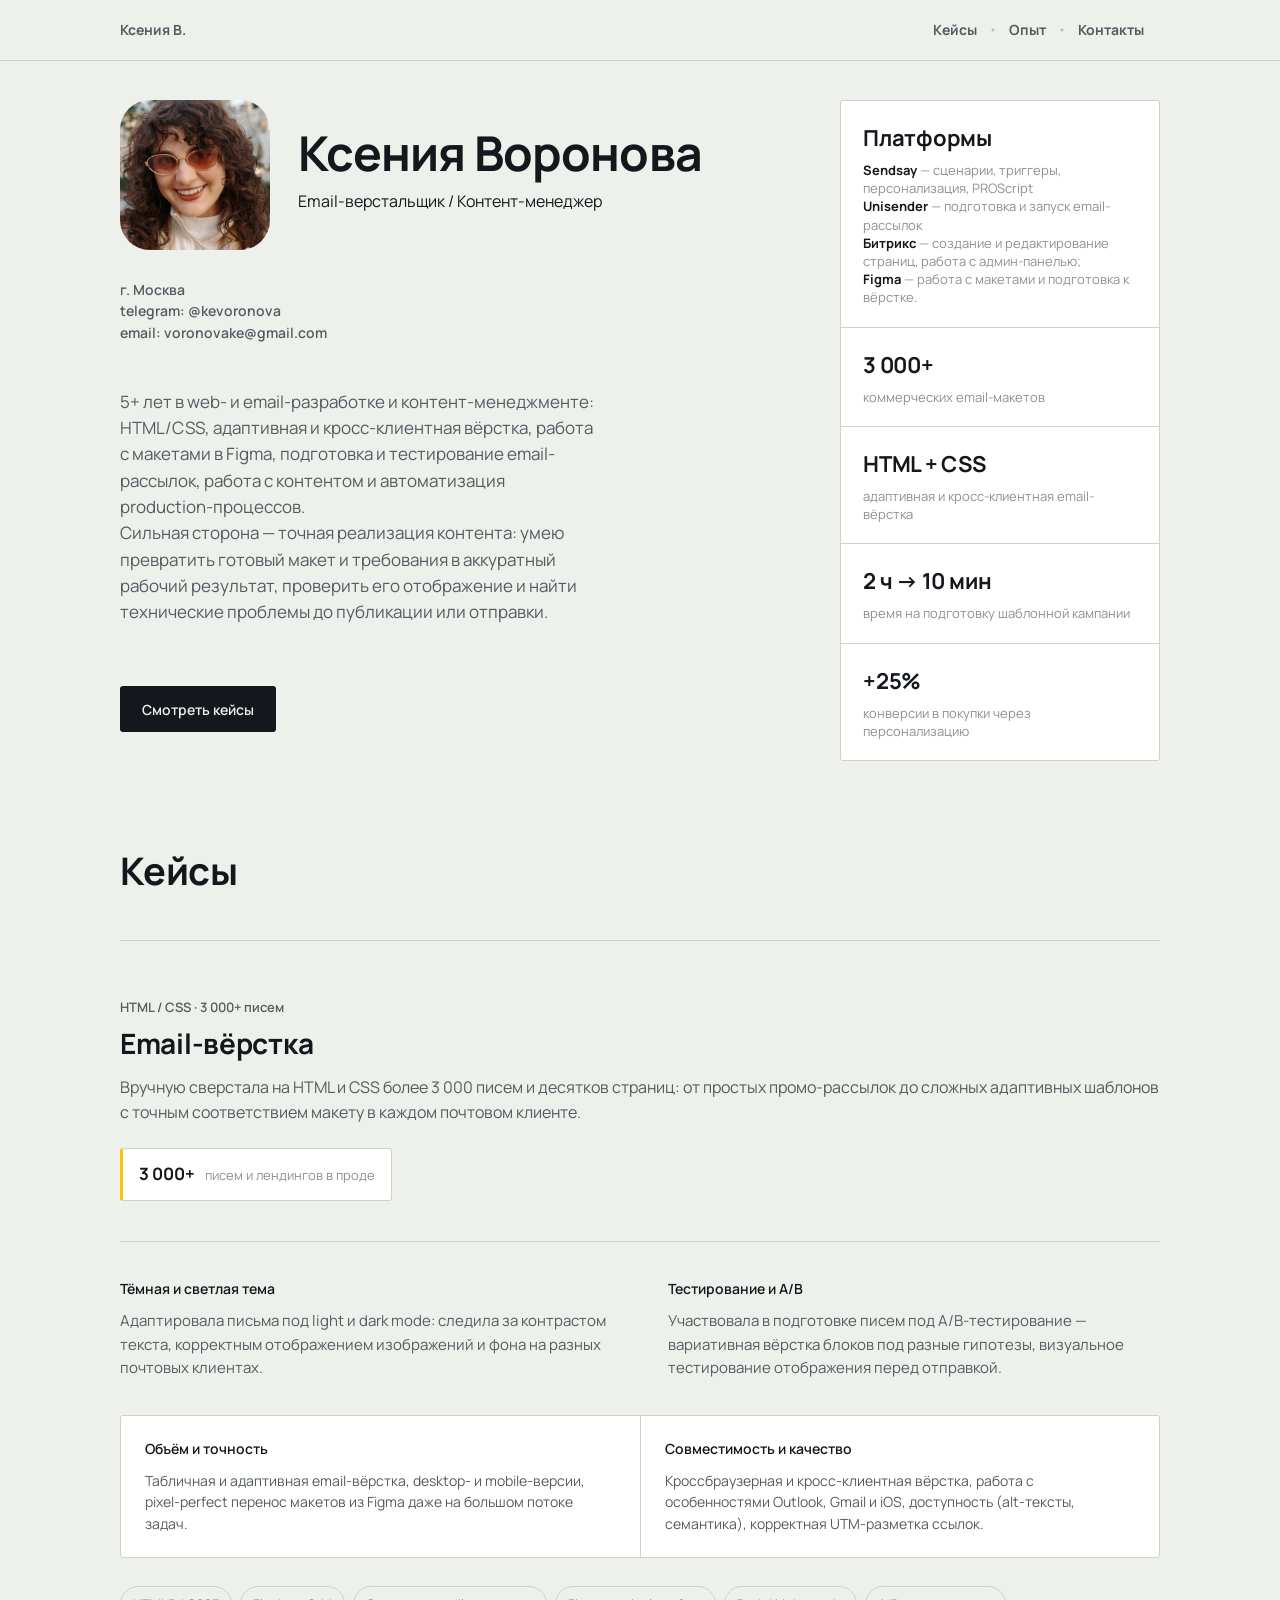
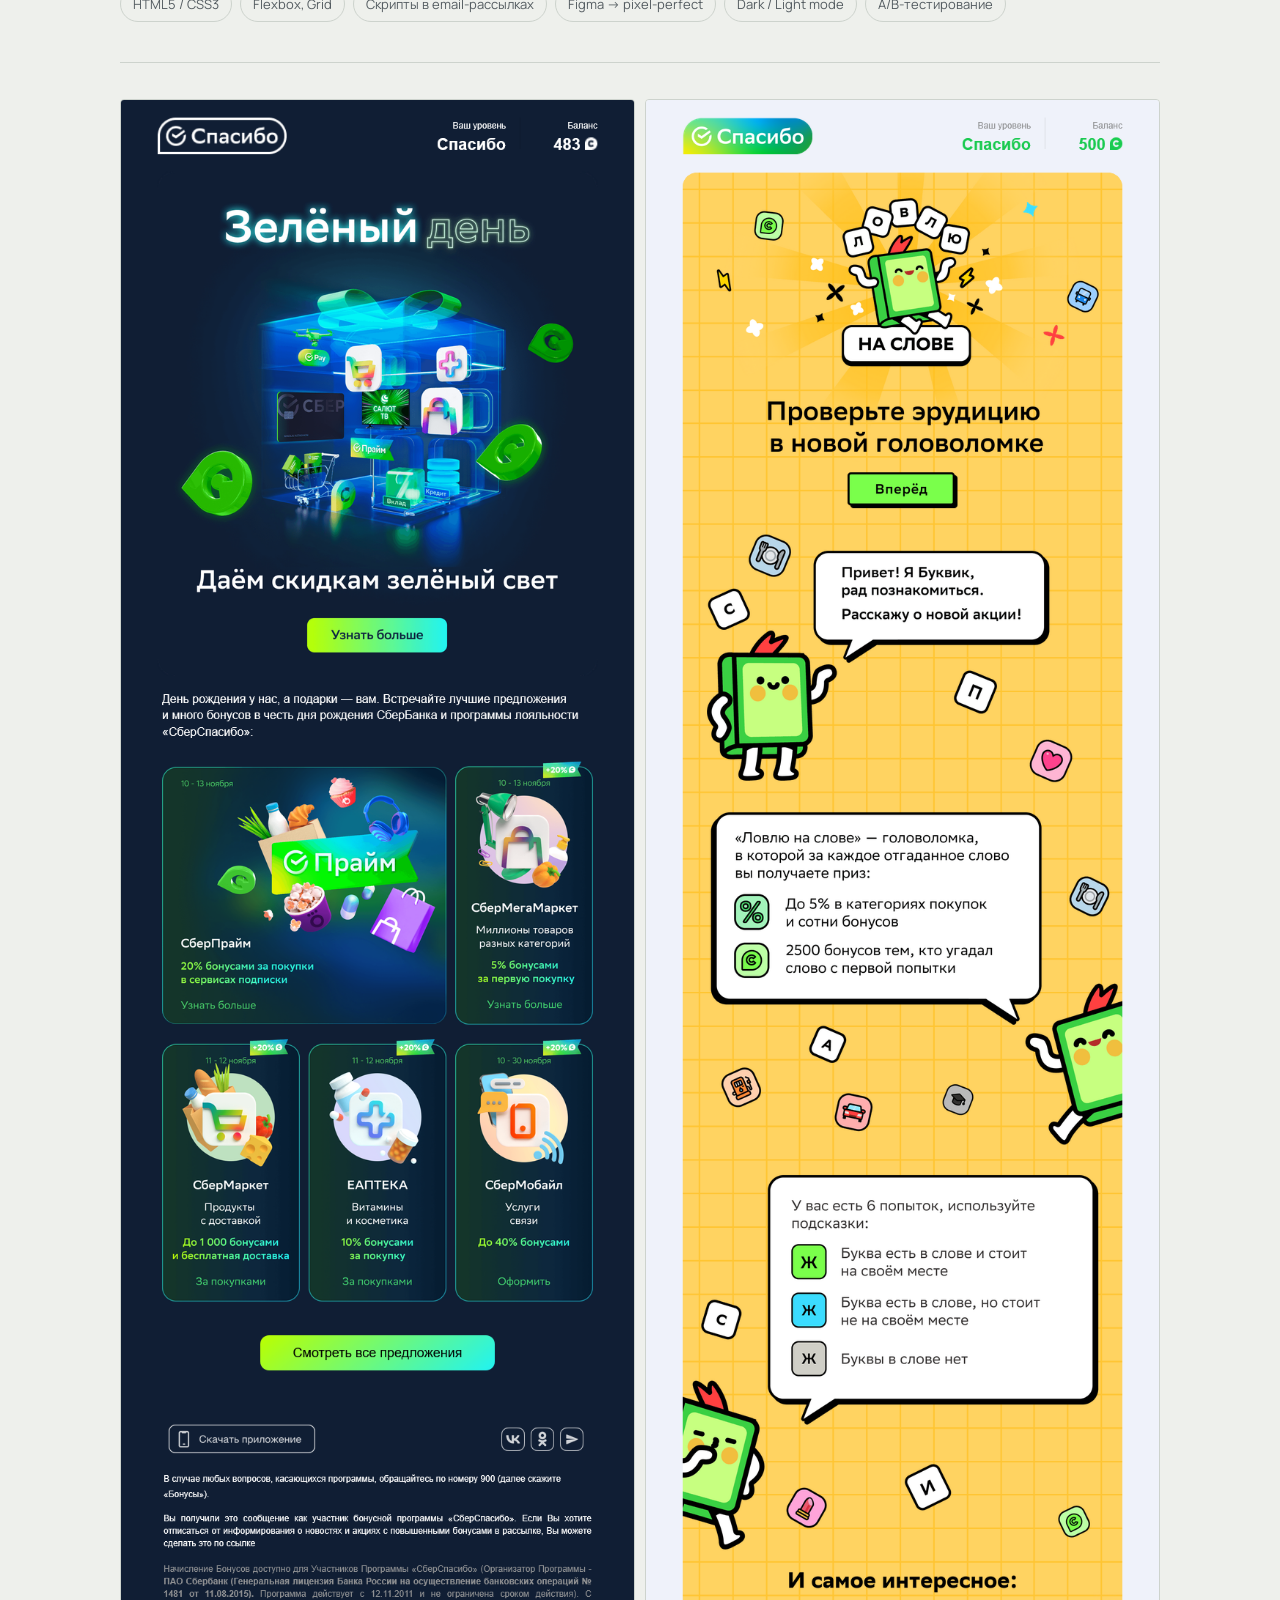
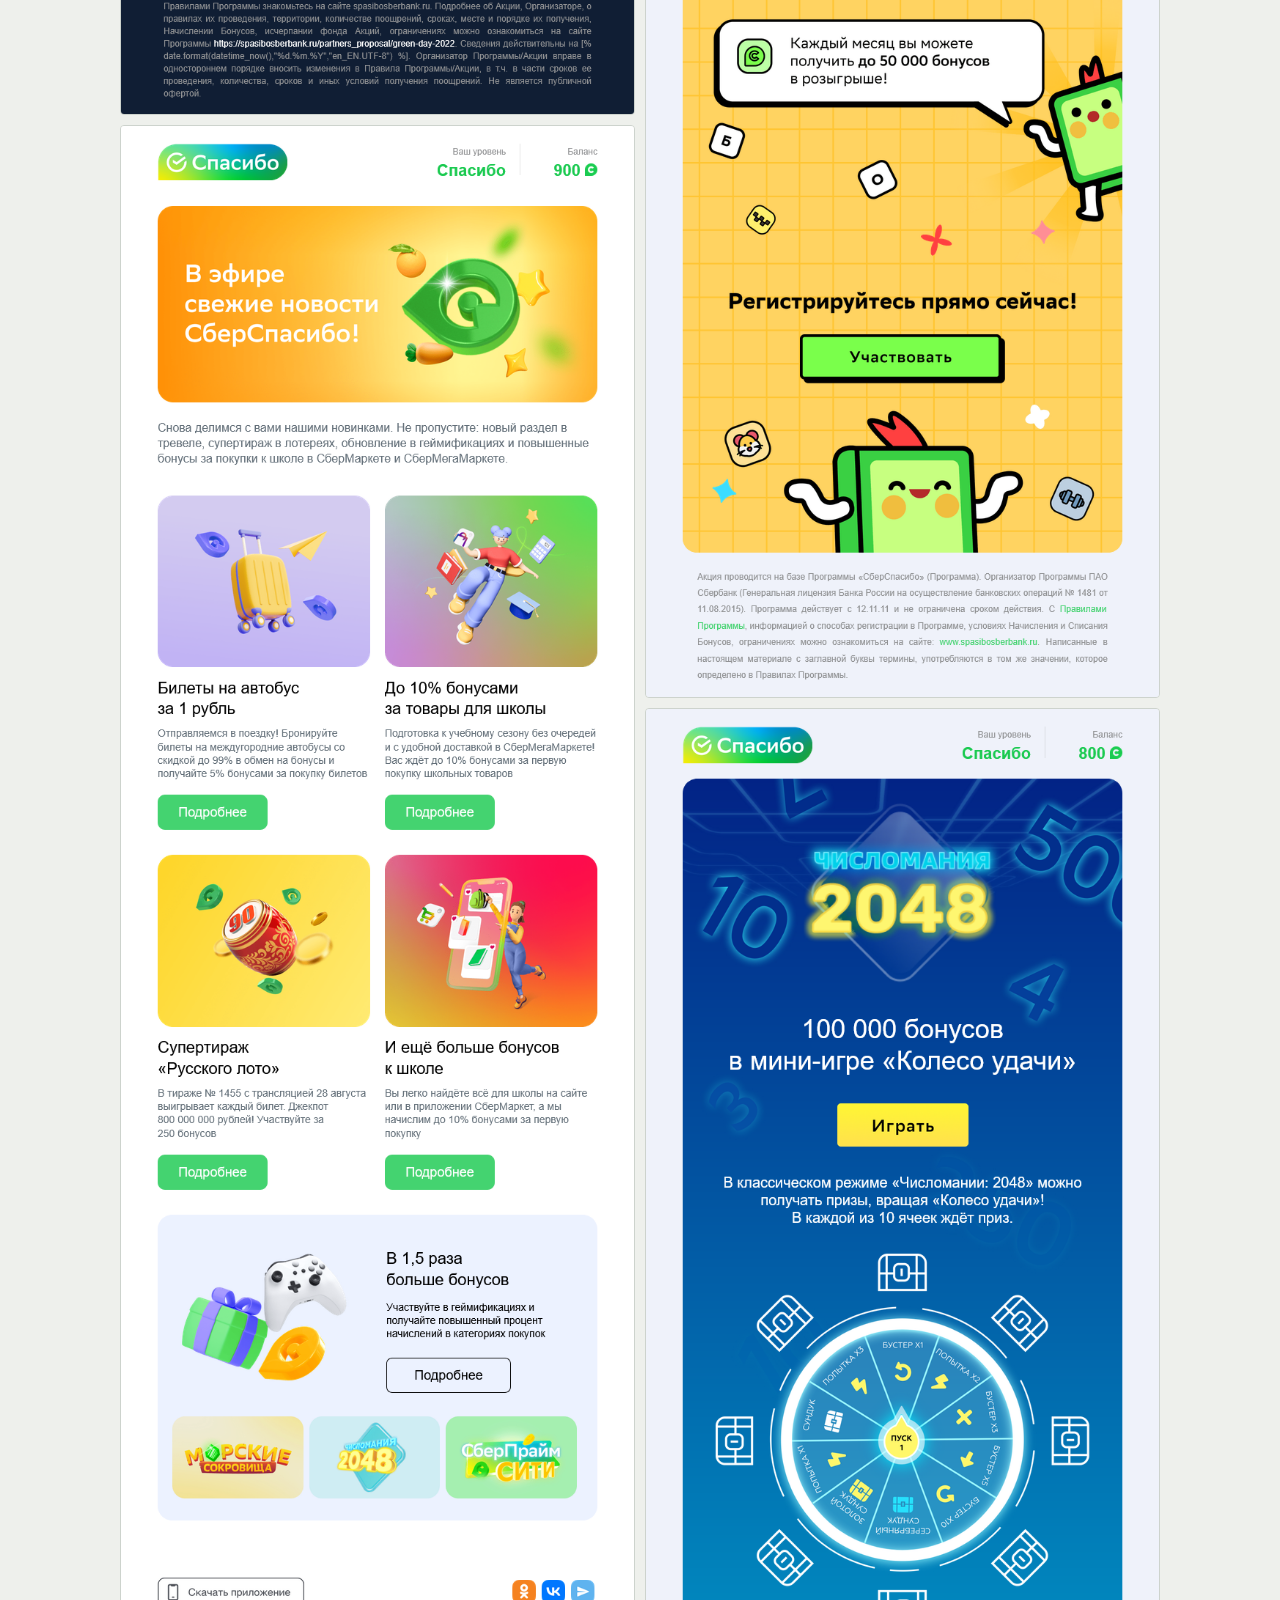
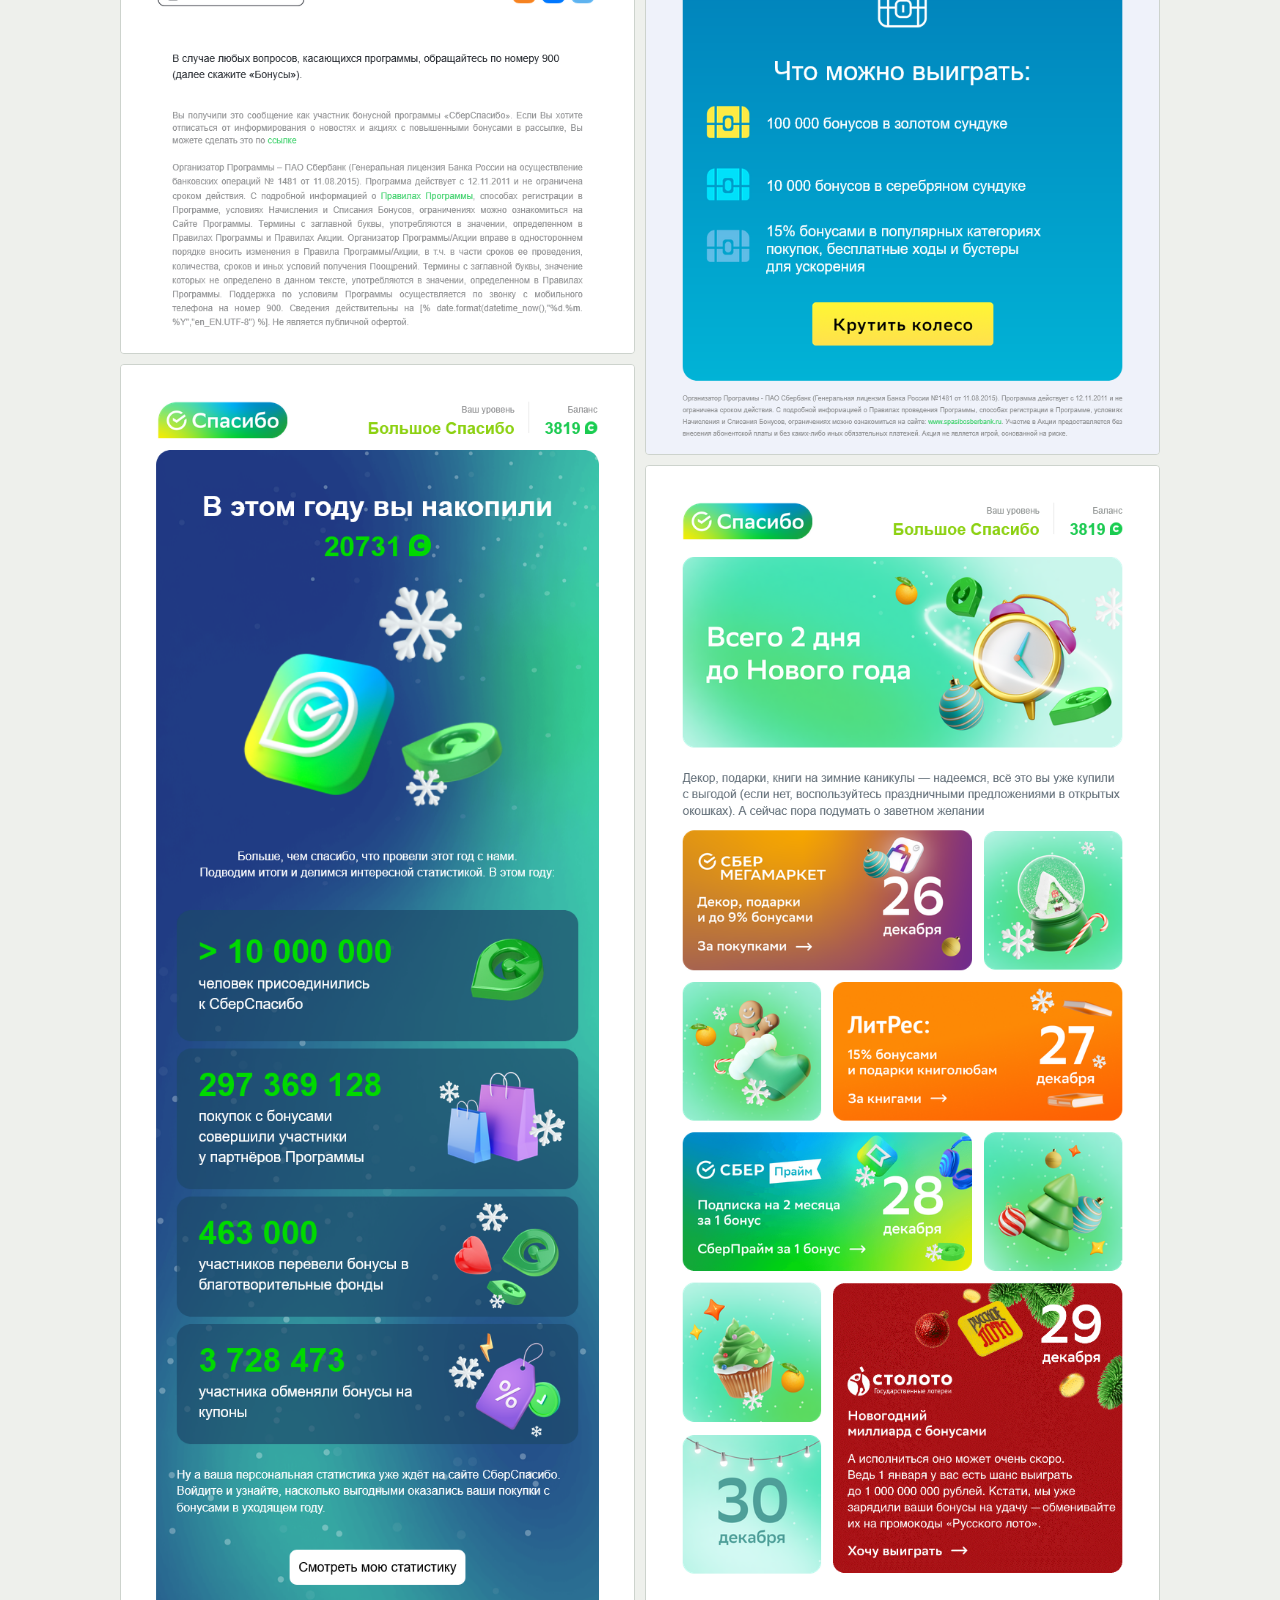
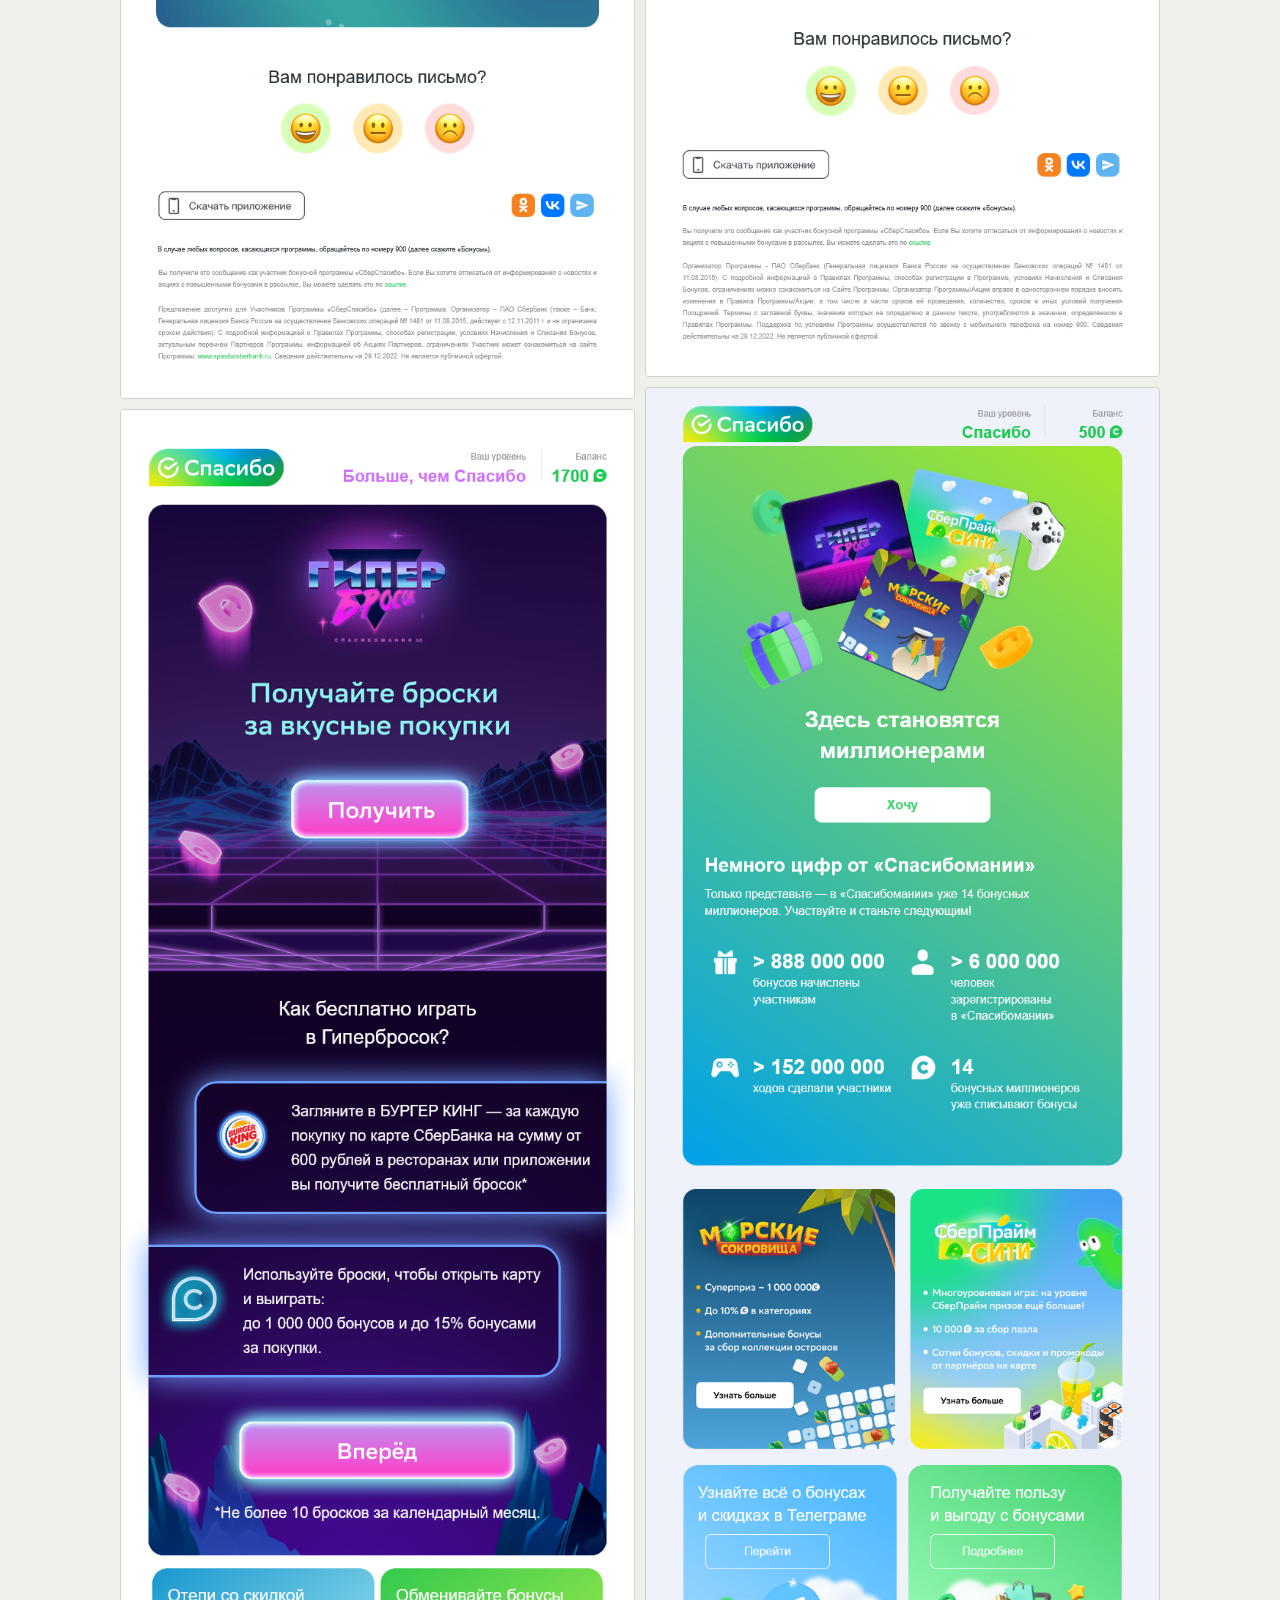
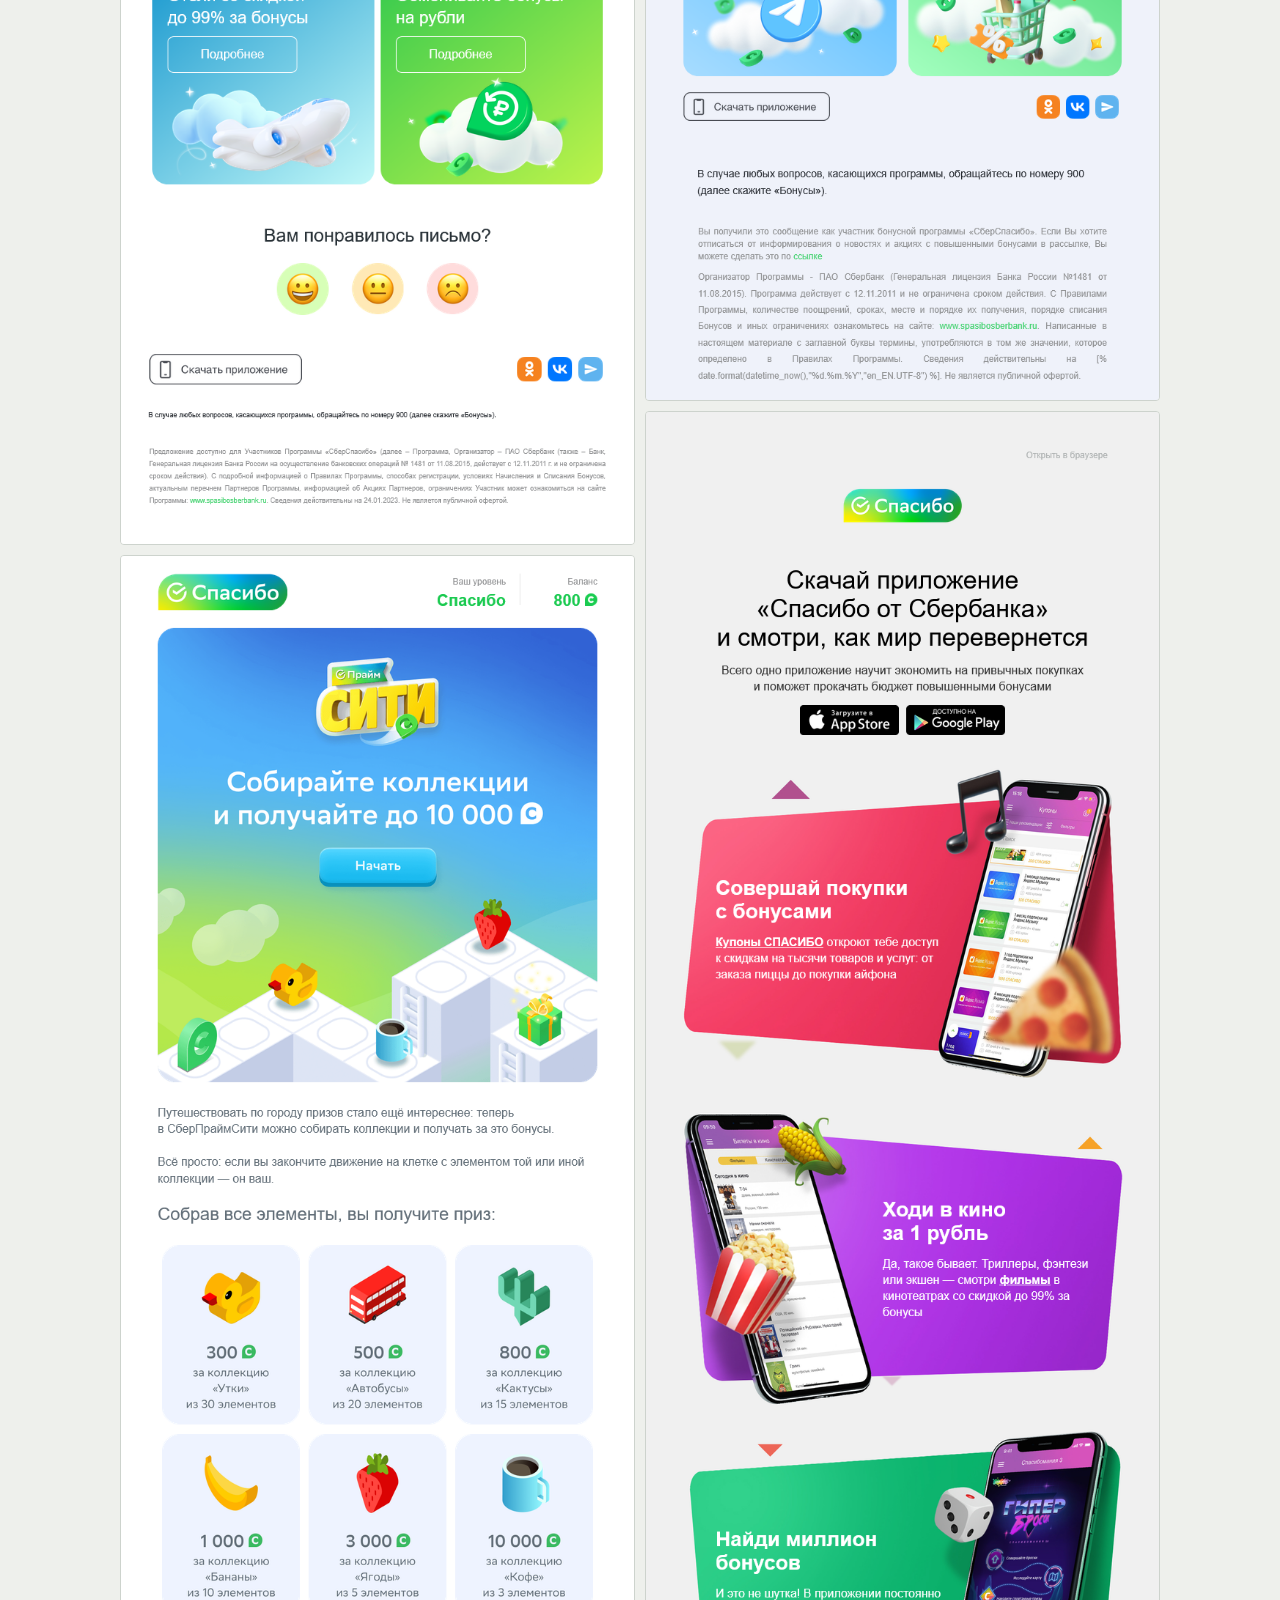
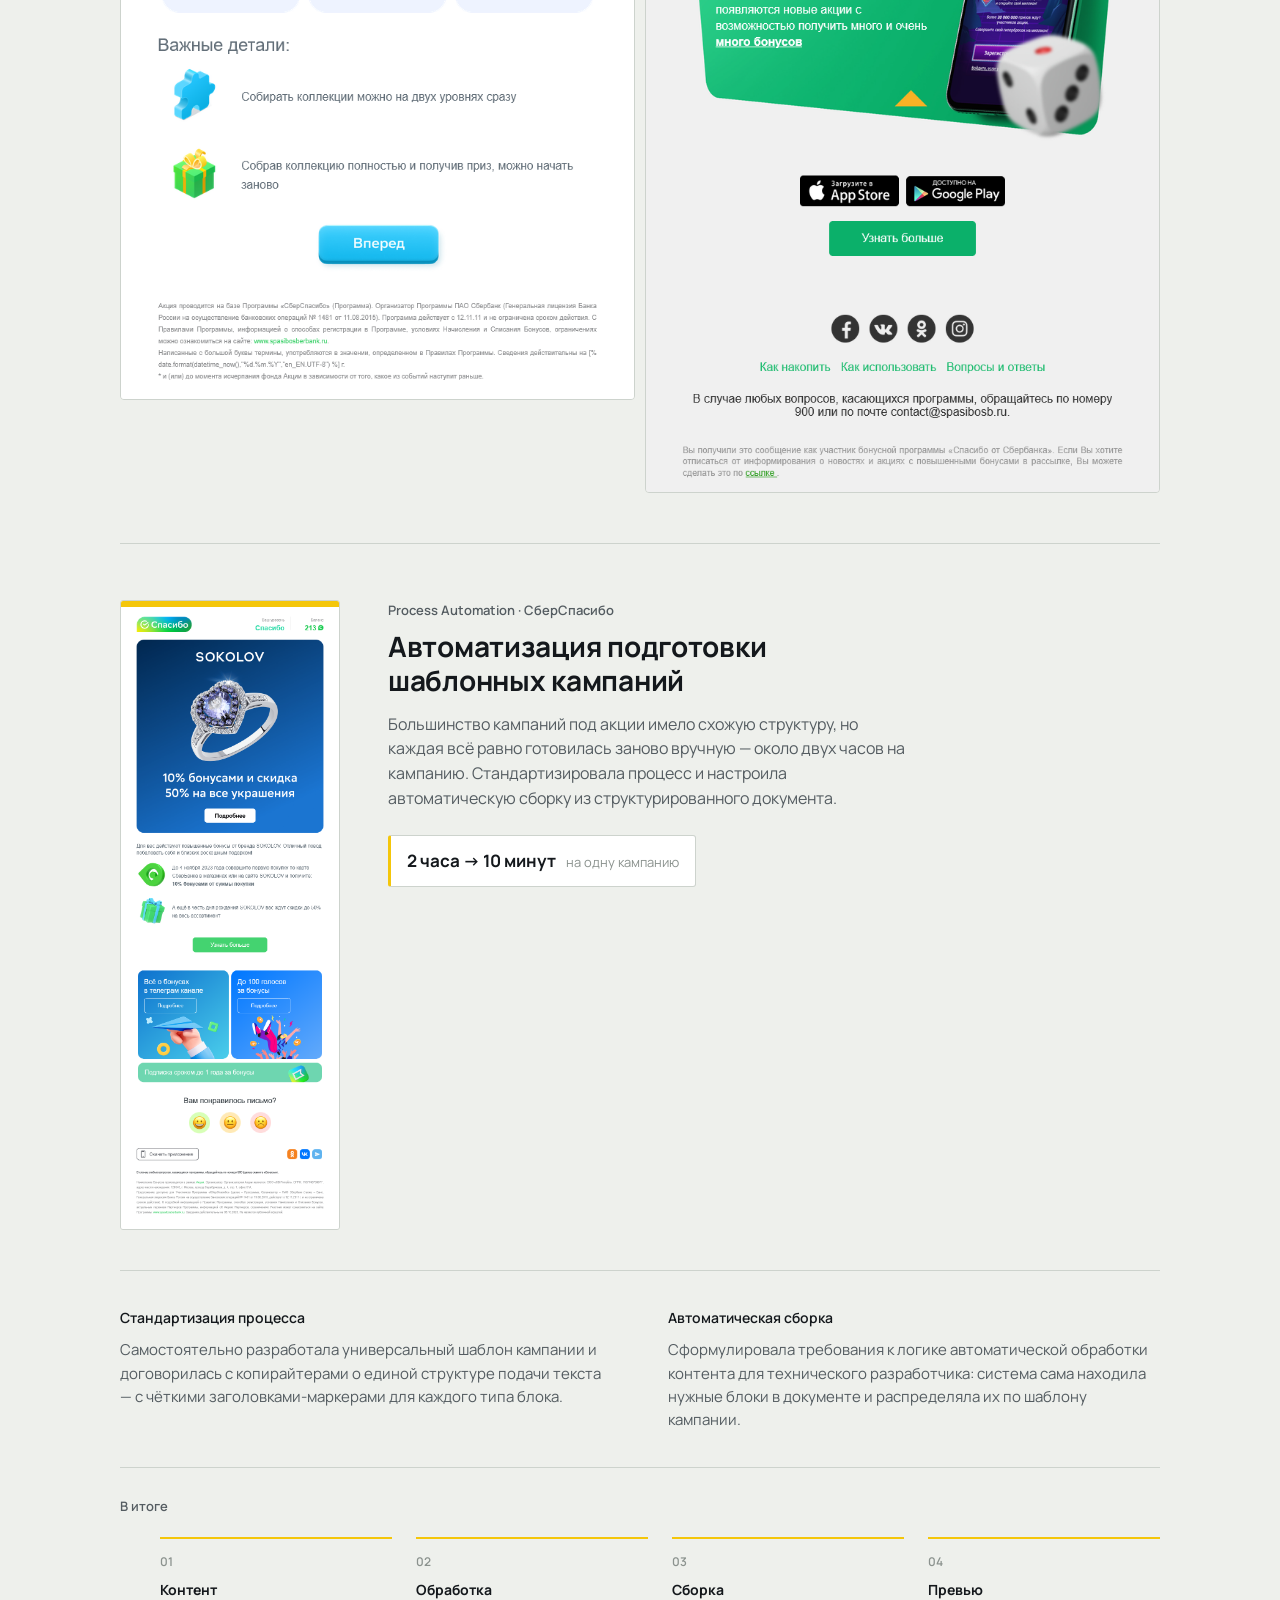
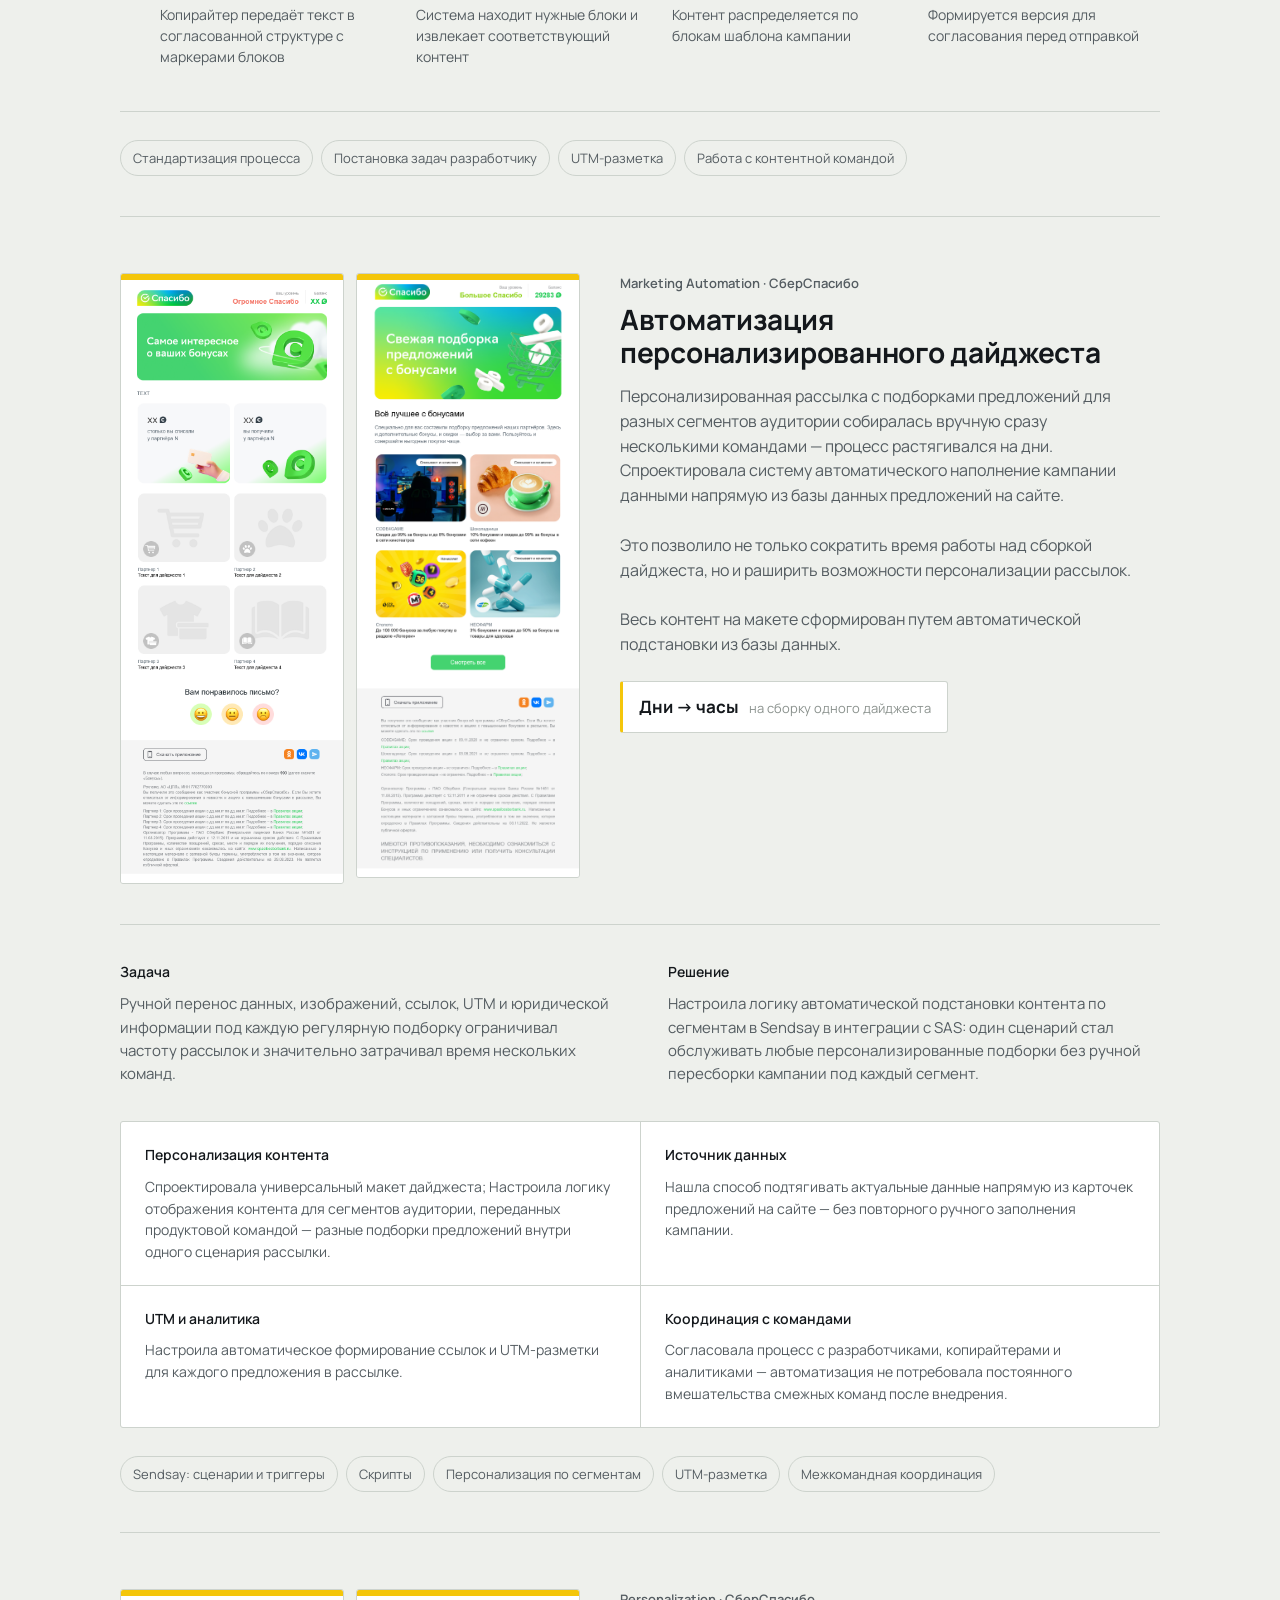
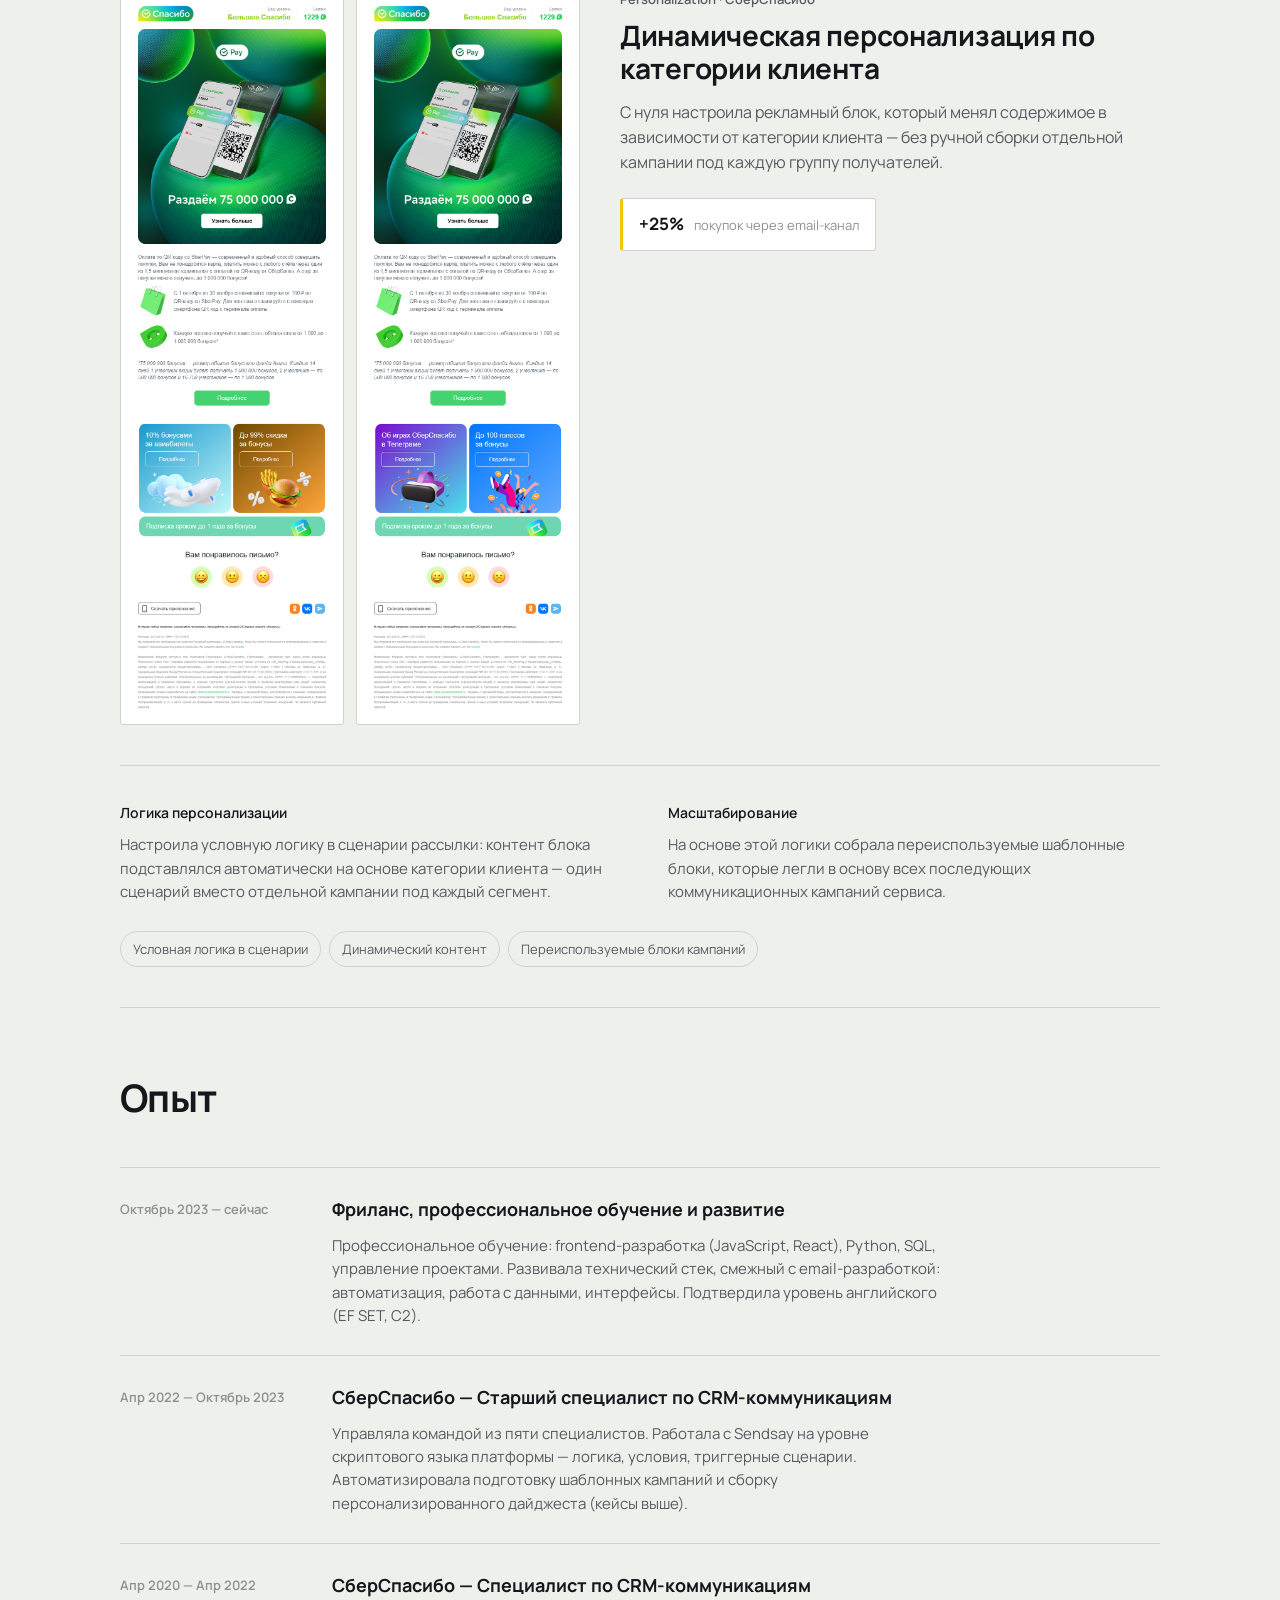
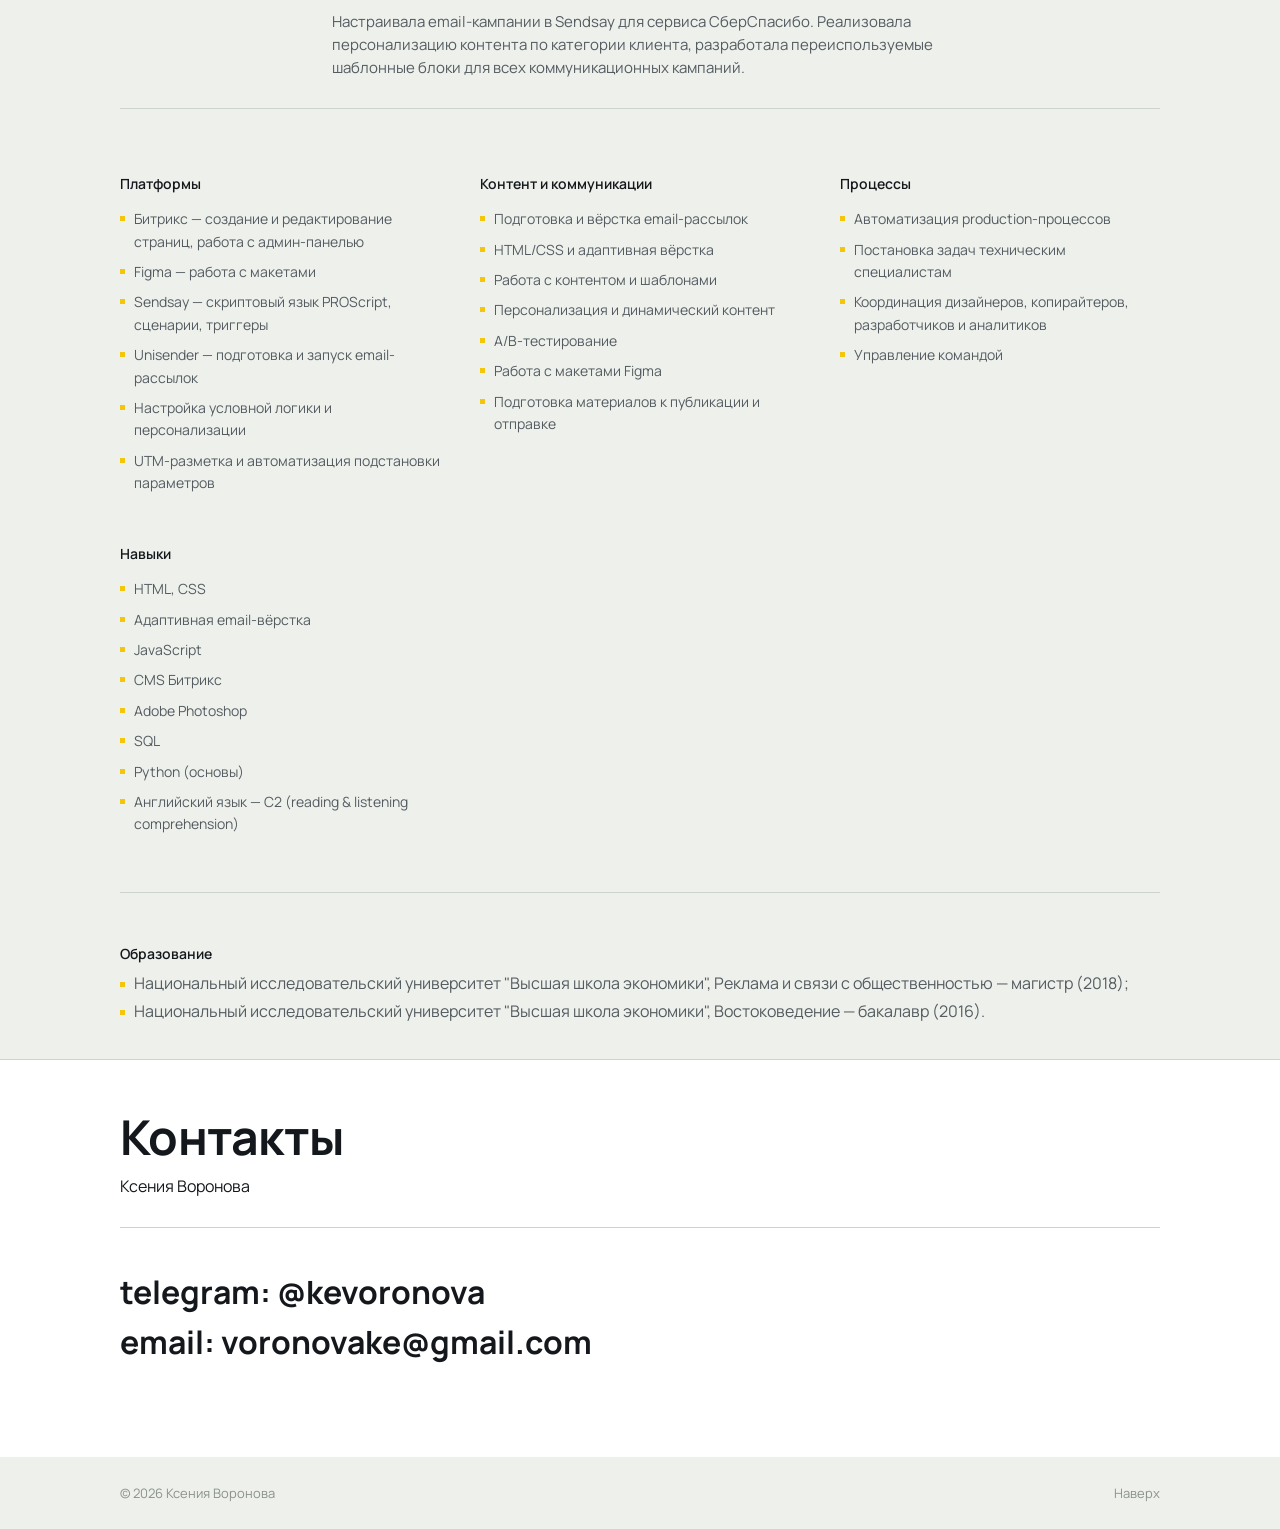
==== index.html @ 44fbb142 "Add files via upload" ====
<!DOCTYPE html>
<html lang="ru">
<head>
<meta charset="UTF-8">
<meta name="viewport" content="width=device-width, initial-scale=1.0">
<title>Ксения Воронова — Email-маркетолог / Email Marketing Specialist</title>
<meta name="description" content="Портфолио Email-маркетолога: Sendsay, автоматизация коммуникаций, персонализация, управление командой.">
<link rel="stylesheet" href="styles.css">
</head>
<body>

<!--<header class="header">
  <div class="wrap header__row">
    <a href="#top" class="mark">Ксения В.</a>
    <nav class="nav">
      <a class="semibold" href="#work">Кейсы:</a>
	  <a href="#case_1">Автоматизация<br>перс. дайджеста</a>
	  <a href="#case_2">Автоматизация<br>шаблонных писем</a>
	  <a href="#case_3">Динамические<br>перс. блоки</a>
	  <a href="#case_4">Примеры<br>макетов email</a>
      <a class="semibold" href="#about">Опыт</a>
      <a class="semibold" href="#contacts">Контакты</a>
    </nav>
  </div>
</header>-->

<header class="header">
  <div class="wrap header__row">

    <a href="#top" class="mark">Ксения В.</a>

    <nav class="nav">

      <button class="semibold nav__cases-button" type="button" aria-expanded="false">
        Кейсы
      </button>

      <div class="nav__cases-menu">
		<a href="#case_4">Примеры<br>HTML макетов email</a>
		<a href="#case_2">Автоматизация сборки<br>стандартных писем</a>
        <a href="#case_1">Автоматизация<br>перс. дайджеста</a>
        <a href="#case_3">Динамические<br>перс. блоки</a>
        
      </div>

      <a class="semibold" href="#about">Опыт</a>
      <a class="semibold" href="#contacts">Контакты</a>

    </nav>

  </div>
</header>

<main id="top">

<section class="hero">
  <div class="wrap hero__grid">

    <div class="hero__title">
      <img class="contacts__avatar" src="images/avatar1.jpg" alt="Ксения Воронова">

      <div>
        <h1>Ксения Воронова</h1>
        <p class="occupation">Email-верстальщик / Контент-менеджер</p>
      </div>
    </div>

    <div class="hero__contacts">
		<ul class="label">
		<li>г. Москва</li>
		<li><a href="https://t.me/kevoronova" target="_blank" rel="noopener">telegram: @kevoronova</a></li>
		<li><a href="mailto:voronovake@gmail.com">email: voronovake@gmail.com</a></li>
		</ul>
    </div>

    <div class="hero__about">
      <p class="hero__text">
        5+ лет в web- и email-разработке и контент-менеджменте: HTML/CSS, адаптивная и кросс-клиентная вёрстка, работа с макетами в Figma, подготовка и тестирование email-рассылок, работа с контентом и автоматизация production-процессов.<br>
Сильная сторона — точная реализация контента: умею превратить готовый макет и требования в аккуратный рабочий результат, проверить его отображение и найти технические проблемы до публикации или отправки.
      </p>
    </div>

    <a href="#work" class="btn hero__button">Смотреть кейсы</a>


    <div class="hero__metrics">

      <div class="metric">
        <span class="metric__num">Платформы</span>
        <span class="metric__label"><span class="platform_name">Sendsay</span> — сценарии, триггеры, персонализация, PROScript</span>
		<span class="metric__label"><span class="platform_name">Unisender</span> — подготовка и запуск email-рассылок</span>
		<span class="metric__label"><span class="platform_name">Битрикс</span> — создание и редактирование страниц, работа с админ-панелью;</span>
		<span class="metric__label"><span class="platform_name">Figma</span> — работа с макетами и подготовка к вёрстке.</span>
      </div>
      <div class="metric">
        <span class="metric__num">3&thinsp;000+</span>
        <span class="metric__label">коммерческих email-макетов</span>
      </div>
      <div class="metric">
        <span class="metric__num">HTML + CSS</span>
        <span class="metric__label">адаптивная и кросс-клиентная email-вёрстка</span>
      </div>

      <div class="metric">
        <span class="metric__num">2 ч → 10 мин</span>
        <span class="metric__label">время на подготовку шаблонной кампании</span>
      </div>

      <div class="metric">
        <span class="metric__num">+25%</span>
        <span class="metric__label">конверсии в покупки через персонализацию</span>
      </div>



    </div>

  </div>
</section>
  <section class="work" id="work">
    <div class="wrap">
      <h2 class="section-title">Кейсы</h2>
<!-- CASE 04 -->
      <article class="case" id="case_4">




          <div class="case__info">
            <p class="case__type">HTML / CSS · 3&thinsp;000+ писем</p>
            <h3>Email-вёрстка</h3>
            <p class="case__lead_wide">
              Вручную сверстала на HTML и CSS более 3&thinsp;000 писем и десятков
              страниц: от простых промо-рассылок до
              сложных адаптивных шаблонов с точным соответствием
              макету в каждом почтовом клиенте.
            </p>
            <div class="mini-result">
              <strong>3&thinsp;000+</strong>
              <span>писем и лендингов в проде</span>
            </div>
          </div>
        

        <div class="case__full">
          <div class="grid2">
            <div>
              <h4>Тёмная и светлая тема</h4>
              <p>Адаптировала письма под light и dark mode: следила за
              контрастом текста, корректным отображением изображений и
              фона на разных почтовых клиентах.</p>
            </div>
            <div>
              <h4>Тестирование и A/B</h4>
              <p>Участвовала в подготовке писем под A/B-тестирование —
              вариативная вёрстка блоков под разные гипотезы, визуальное
              тестирование отображения перед отправкой.</p>
            </div>
          </div>

          <div class="subgrid">
            <div class="subgrid__item">
              <h5>Объём и точность</h5>
              <p>Табличная и адаптивная email-вёрстка, desktop- и
              mobile-версии, pixel-perfect перенос макетов из Figma даже на большом потоке задач.</p>
            </div>
            <div class="subgrid__item">
              <h5>Совместимость и качество</h5>
              <p>Кроссбраузерная и кросс-клиентная вёрстка, работа с
              особенностями Outlook, Gmail и iOS, доступность
              (alt-тексты, семантика), корректная UTM-разметка ссылок.</p>
            </div>
          </div>

          <div class="detail-tags">
            <span>HTML5 / CSS3</span>
            <span>Flexbox, Grid</span>
            <span>Скрипты в email-рассылках</span>
            <span>Figma → pixel-perfect</span>
            <span>Dark / Light mode</span>
            <span>A/B-тестирование</span>
          </div>
        </div>
        <div class="case__full">		
			<div class="shot-grid">
			  <div class="shot-column">
				<img src="images/greenday.png" alt="Email-макет 1">
				<img src="images/blog_0822_digest.png" alt="Email-макет 3">
				<img src="images/new_year_statistics.png" alt="Email-макет 5">
				<img src="images/giperbrosok.png" alt="Email-макет 2">
				<img src="images/sps_0223_mass_collection.png" alt="Email-макет 10">
				
			  </div>

			  <div class="shot-column">
				<img src="images/lovlu_na_slove_0822_mass.png" alt="Email-макет 7">
				
				<img src="images/2048_1222_mass_statistika.png" alt="Email-макет 4">
				<img src="images/ny_advent_calendar.png" alt="Email-макет 6">
				<img src="images/game_stats.png" alt="Email-макет 8">
				<img src="images/app.png" alt="Email-макет 9">
				
			  </div>
			  
			  <div class="shot-column">
				
				
			  </div>
			</div>
			

		</div>			
      </article>
	  
		<!-- CASE 02 -->
      <article class="case" id="case_2">
	  <div class="case__body case__body--duo">


	</div>
        <div class="case__body case__body--single">
            <div class="letter">
            <img src="images/sokolov_base_letter.png" alt="Скриншот email-дайджеста">
          </div>

          <div class="case__info">
            <p class="case__type">Process Automation · СберСпасибо</p>
            <h3>Автоматизация подготовки шаблонных кампаний</h3>
            <p class="case__lead">
              Большинство кампаний под акции имело схожую структуру, но
              каждая всё равно готовилась заново вручную — около двух
              часов на кампанию. Стандартизировала процесс и настроила
              автоматическую сборку из структурированного документа.
            </p>
            <div class="mini-result">
              <strong>2 часа → 10 минут</strong>
              <span>на одну кампанию</span>
            </div>
          </div>
        </div>

        <div class="case__full">
          <div class="grid2">
            <div>
              <h4>Стандартизация процесса</h4>
              <p>Самостоятельно разработала универсальный шаблон
              кампании и договорилась с копирайтерами о единой
              структуре подачи текста — с чёткими заголовками-маркерами
              для каждого типа блока.</p>
            </div>
            <div>
              <h4>Автоматическая сборка</h4>
              <p>Сформулировала требования к логике автоматической
              обработки контента для технического разработчика:
              система сама находила нужные блоки в документе и
              распределяла их по шаблону кампании.</p>
            </div>
          </div>

          <div class="process">
            <p class="process__label">В итоге</p>
            <ol class="process__list">
              <li><strong>Контент</strong>Копирайтер передаёт текст в согласованной структуре с маркерами блоков</li>
              <li><strong>Обработка</strong>Система находит нужные блоки и извлекает соответствующий контент</li>
              <li><strong>Сборка</strong>Контент распределяется по блокам шаблона кампании</li>
              <li><strong>Превью</strong>Формируется версия для согласования перед отправкой</li>
            </ol>
          </div>

          <div class="detail-tags">
            <span>Стандартизация процесса</span>
            <span>Постановка задач разработчику</span>
            <span>UTM-разметка</span>
            <span>Работа с контентной командой</span>
          </div>
        </div>
      </article>
	  
      <!-- CASE 01 -->
      <article class="case" id="case_1">
	  
	  <div class="case__body case__body--duo">

  <div class="letters-duo">
    <div class="letter">
      <img src="images/digest_shablon.png" alt="Скриншот письма с динамическим блоком 1">
    </div>
    <div class="letter">
      <img src="images/digest_full.png" alt="Скриншот письма с динамическим блоком 2">
    </div>
  </div>

  <div class="case__info">
            <p class="case__type">Marketing Automation · СберСпасибо</p>
            <h3>Автоматизация персонализированного дайджеста</h3>
            <p class="case__lead">
              Персонализированная рассылка с подборками предложений для
              разных сегментов аудитории собиралась вручную сразу
              несколькими командами — процесс растягивался на дни.
              Спроектировала систему автоматического наполнение кампании данными
              напрямую из базы данных предложений на сайте.<br><br>
			  Это позволило не только сократить время работы над сборкой дайджеста, но и раширить возможности персонализации рассылок.<br><br>
			  Весь контент на макете сформирован путем автоматической подстановки из базы данных.
            </p>
            <div class="mini-result">
              <strong>Дни → часы</strong>
              <span>на сборку одного дайджеста</span>
            </div>
          </div>

</div>	

        

        <div class="case__full">
          <div class="grid2">
            <div>
              <h4>Задача</h4>
              <p>Ручной перенос данных, изображений, ссылок, UTM и
              юридической информации под каждую регулярную подборку ограничивал
              частоту рассылок и значительно затрачивал время нескольких команд.</p>
            </div>
            <div>
              <h4>Решение</h4>
              <p>Настроила логику автоматической подстановки контента
              по сегментам в Sendsay в интеграции с SAS: один сценарий стал обслуживать
              любые персонализированные подборки без ручной пересборки
              кампании под каждый сегмент.</p>
            </div>
          </div>

          <div class="subgrid">
            <div class="subgrid__item">
              <h5>Персонализация контента</h5>
              <p>Спроектировала универсальный макет дайджеста; Настроила логику отображения контента для сегментов
              аудитории, переданных продуктовой командой — разные
              подборки предложений внутри одного сценария рассылки.</p>
            </div>
            <div class="subgrid__item">
              <h5>Источник данных</h5>
              <p>Нашла способ подтягивать актуальные данные напрямую из
              карточек предложений на сайте — без повторного ручного
              заполнения кампании.</p>
            </div>
            <div class="subgrid__item">
              <h5>UTM и аналитика</h5>
              <p>Настроила автоматическое формирование ссылок и
              UTM-разметки для каждого предложения в рассылке.</p>
            </div>
            <div class="subgrid__item">
              <h5>Координация с командами</h5>
              <p>Согласовала процесс с разработчиками, копирайтерами и
              аналитиками — автоматизация не потребовала постоянного
              вмешательства смежных команд после внедрения.</p>
            </div>
          </div>

          <div class="detail-tags">
            <span>Sendsay: сценарии и триггеры</span>
			<span>Скрипты</span>
            <span>Персонализация по сегментам</span>
            <span>UTM-разметка</span>
            <span>Межкомандная координация</span>
          </div>
        </div>
      </article>
	  
	  

      <!-- CASE 03 -->
      <article class="case" id="case_3">
<div class="case__body case__body--duo">

  <div class="letters-duo">
    <div class="letter">
      <img src="images/qr_code.png" alt="Скриншот письма с динамическим блоком 1">
    </div>
    <div class="letter">
      <img src="images/qr_code_2.png" alt="Скриншот письма с динамическим блоком 2">
    </div>
  </div>

  <div class="case__info">
            <p class="case__type">Personalization · СберСпасибо</p>
            <h3>Динамическая персонализация по категории клиента</h3>
            <p class="case__lead">
              С нуля настроила рекламный блок, который менял содержимое
              в зависимости от категории клиента — без ручной сборки
              отдельной кампании под каждую группу получателей.
            </p>
            <div class="mini-result">
              <strong>+25%</strong>
              <span>покупок через email-канал</span>
            </div>
          </div>

</div>	  


        <div class="case__full">
          <div class="grid2">
            <div>
              <h4>Логика персонализации</h4>
              <p>Настроила условную логику в сценарии рассылки: контент
              блока подставлялся автоматически на основе категории
              клиента — один сценарий вместо отдельной кампании под
              каждый сегмент.</p>
            </div>
            <div>
              <h4>Масштабирование</h4>
              <p>На основе этой логики собрала переиспользуемые
              шаблонные блоки, которые легли в основу всех
              последующих коммуникационных кампаний сервиса.</p>
            </div>
          </div>
          <div class="detail-tags">
            <span>Условная логика в сценарии</span>
            <span>Динамический контент</span>
            <span>Переиспользуемые блоки кампаний</span>
          </div>
        </div>
      </article>

      

    </div>
  </section>

  <section class="about" id="about">
    <div class="wrap">
      <h2 class="section-title">Опыт</h2>

      <div class="roles">

        <div class="role">
          <div class="role__when">
            <span>Октябрь 2023 — сейчас</span>
          </div>
          <div class="role__what">
            <h3>Фриланс, профессиональное обучение и развитие</h3>
            <p>Профессиональное обучение: frontend-разработка (JavaScript, React), Python, SQL, управление проектами. Развивала технический стек, смежный с email-разработкой: автоматизация, работа с данными, интерфейсы. Подтвердила уровень английского (EF SET, C2).</p>
          </div>
        </div>

        <div class="role">
          <div class="role__when">
            <span>Апр 2022 — Октябрь 2023</span>
          </div>
          <div class="role__what">
            <h3>СберСпасибо — Старший специалист по CRM-коммуникациям</h3>
            <p>Управляла командой из пяти специалистов. Работала с
            Sendsay на уровне скриптового языка платформы — логика,
            условия, триггерные сценарии. Автоматизировала подготовку
            шаблонных кампаний и сборку персонализированного дайджеста
            (кейсы выше).</p>
          </div>
        </div>

        <div class="role">
          <div class="role__when">
            <span>Апр 2020 — Апр 2022</span>
          </div>
          <div class="role__what">
            <h3>СберСпасибо — Специалист по CRM-коммуникациям</h3>
            <p>Настраивала email-кампании в Sendsay для сервиса
            СберСпасибо. Реализовала персонализацию контента по
            категории клиента, разработала переиспользуемые шаблонные
            блоки для всех коммуникационных кампаний.</p>
          </div>
        </div>

      </div>

      <div class="skills">
        <div class="skills__col">
          <h4>Платформы</h4>
          <ul>
			<li>Битрикс — создание и редактирование страниц, работа с админ-панелью</li>
			<li>Figma — работа с макетами</li>
            <li>Sendsay — скриптовый язык PROScript, сценарии, триггеры</li>
			<li>Unisender — подготовка и запуск email-рассылок</li>
            <li>Настройка условной логики и персонализации</li>
            <li>UTM-разметка и автоматизация подстановки параметров</li>
			
			
          </ul>
        </div>
        <div class="skills__col">
          <h4>Контент и коммуникации</h4>
          <ul>
			<li>Подготовка и вёрстка email-рассылок</li>
			<li>HTML/CSS и адаптивная вёрстка</li>
			<li>Работа с контентом и шаблонами</li>
			<li>Персонализация и динамический контент</li>
			<li>A/B-тестирование</li>
			<li>Работа с макетами Figma</li>
			<li>Подготовка материалов к публикации и отправке</li>
          </ul>
        </div>
        <div class="skills__col">
          <h4>Процессы</h4>
          <ul>
            <li>Автоматизация production-процессов</li>
            <li>Постановка задач техническим специалистам</li>
			<li>Координация дизайнеров, копирайтеров, разработчиков и аналитиков</li>
            <li>Управление командой</li>
          </ul>
        </div>
		<div class="skills__col">
          <h4>Навыки</h4>
          <ul>
			<li>HTML, CSS</li>
			<li>Адаптивная email-вёрстка</li>
            <li>JavaScript</li>
			<li>CMS Битрикс</li>
			<li>Adobe Photoshop</li>
			<li>SQL</li>
            <li>Python (основы)</li>
			<li>Английский язык — C2 (reading & listening comprehension)</li>
          </ul>
        </div>
      </div>

      <div class="edu">
        <h4>Образование</h4>
		
        <div class="skills__col">
		<ul>
		<li>Национальный исследовательский университет "Высшая школа экономики", Реклама и связи с общественностью — магистр (2018);</li>
		<li>Национальный исследовательский университет "Высшая школа экономики", Востоковедение — бакалавр (2016).</li>
		</ul>
		</div>
      </div>
    </div>
  </section>

  <section class="contacts" id="contacts">

    <div class="wrap">
      <div class="contacts__heading">
	  
	    <div class="contacts__title">
    <h2 class="section-title-contacts">Контакты</h2>
    <p class="contacts__name">Ксения Воронова</p>
  </div>
		<!--<h2 class="section-title-contacts">Контакты</h2>-->
			<!--<img class="contacts__avatar" src="images/avatar1.jpg" alt="Ксения Воронова" >-->
	  </div>
      	  
	  <ul class="contacts">
		<li><a href="https://t.me/kevoronova" target="_blank" rel="noopener">telegram: @kevoronova</a></li>
		<li><a href="mailto:voronovake@gmail.com">email: voronovake@gmail.com</a></li>
		</ul>
    </div>
  </section>

</main>

<footer class="footer">
  <div class="wrap footer__row">
    <span>© 2026 Ксения Воронова</span>
    <a href="#top">Наверх</a>
  </div>
</footer>

<div class="lightbox" id="lightbox">
  <button class="lightbox__close" id="lightbox-close" aria-label="Закрыть">×</button>
  <img src="" alt="" id="lightbox-img">
</div>
<script src="script.js"></script>
</body>
</html>
---- styles.css ----
@import url('https://fonts.googleapis.com/css2?family=Manrope:wght@400;500;600;700&display=swap');

/* ============ RESET ============ */
*, *::before, *::after { box-sizing: border-box; }
html { scroll-behavior: smooth; }
body {
  margin: 0;
  background: var(--paper);
  color: var(--ink);
  font-family: 'Manrope', -apple-system, BlinkMacSystemFont, "Segoe UI", sans-serif;
  line-height: 1.55;
}
img { display: block; max-width: 100%; }
a { color: inherit; text-decoration: none; }
ul { margin: 0; padding: 0; }
li { list-style: none; }
h1, h2, h3, h4 { margin: 0; }
p { margin: 0; }

/* ============ TOKENS ============ */
:root {
  --paper: #EEF0EC;
  --panel: #FFFFFF;
  --ink: #14181C;
  --ink-soft: #545C61;
  --ink-faint: #8B928E;
  --line: #CDD3CD;
  --signal: #F4C60A;
  --radius: 3px;
}

/* ============ LAYOUT ============ */
.wrap {
  width: min(calc(100% - 48px), 1040px);
  margin-inline: auto;
}
.label {
  margin: 0 0 16px;
  font-size: 14px;
  font-weight: 600;
  color: var(--ink-soft);
}

.occupation {
  margin: 10px 0;
}

.label ul{
  margin: 16px 0 16px;
  font-size: 14px;
  font-weight: 600;
  color: var(--ink-soft);
}
.section-title {
  font-size: clamp(28px, 4vw, 38px);
  font-weight: 700;
  letter-spacing: -0.015em;
  margin: 0 0 40px;
}
.section-title-contacts {
  font-size: clamp(48px, 4vw, 38px);
  font-weight: 700;
  letter-spacing: -0.015em;
  margin: 0;
}



/* ============ HEADER ============ */
.header {
  position: fixed;
  top: 0;
  left: 0;
  width: 100%;
  z-index: 10;
  background: rgba(238, 240, 236, 0.9);
  backdrop-filter: blur(8px);
  border-bottom: 1px solid var(--line);
  
}
.header__row {
  min-height: 60px;
  display: flex;
  align-items: center;
  justify-content: space-between;
  
}
/*.mark {
  display: inline-flex;
  align-items: center;
  justify-content: center;
  width: 32px;
  height: 32px;
  background: var(--ink);
  color: var(--paper);
  font-weight: 700;
  font-size: 14px;
  border-radius: 50%;
}*/
.mark {
  display: inline-flex;
  align-items: center;
  justify-content: center;
  font-weight: 700;
  font-size: 14px;
  border-radius: 50%;
  color: var(--ink-soft);
  padding: 10px 0;
}
.nav a {
  font-size: 14px;
  font-weight: 500;
  color: var(--ink-soft);
  transition: color .15s ease;
}
.nav a:hover { color: var(--ink); }

.nav .semibold {
  font-weight: 700;
}

/* ============ HERO ============ */
.hero { padding: 100px 0 40px; }
/*.hero__grid {
  display: grid;
  grid-template-columns: 1.3fr 1fr;
  gap: 64px;
  align-items: start;
}*/
.hero h1 {
  font-size: clamp(32px, 4.6vw, 48px);
  font-weight: 700;
  line-height: 1.12;
  letter-spacing: -0.02em;
  margin: 0 0 10px;
}
.hero__text {
  max-width: 480px;
  color: var(--ink-soft);
  font-size: 17px;
  margin: 0 0 32px;
}
.btn {
  display: inline-flex;
  align-items: center;
  min-height: 46px;
  padding: 0 22px;
  background: var(--ink);
  color: var(--paper);
  border-radius: var(--radius);
  font-size: 14px;
  font-weight: 600;
  transition: background .15s ease;
}
.btn:hover { background: #2A3138; }

.hero__metrics {
  display: flex;
  flex-direction: column;
  gap: 1px;
  background: var(--line);
  border: 1px solid var(--line);
  border-radius: var(--radius);
  overflow: hidden;
}
.metric {
  background: var(--panel);
  padding: 20px 22px;
}
.metric__num {
  display: block;
  font-size: 22px;
  font-weight: 700;
  margin-bottom: 6px;
  letter-spacing: -0.01em;
}
.metric__label {
  display: block;
  font-size: 13px;
  color: var(--ink-faint);
  line-height: 1.4;
}

.platform_name {
  font-weight: 700;
  color: var(--ink);
}

/* ============ WORK / CASES ============ */
.work { padding: 40px 0 40px; }

.case {
  padding: 56px 0 40px;
  border-top: 1px solid var(--line);
}
.case:last-child { border-bottom: 1px solid var(--line); }

.case__body {
  display: grid;
  grid-template-columns: 220px 1fr;
  gap: 48px;
  align-items: start;
}

/* ====Раскладка кейсов 3х3====== 
.shot-grid {
  display: grid;
  grid-template-columns: repeat(3, 1fr);
  gap: 10px;
}

.shot-grid img {
  width: 100%;
  height: auto;
  display: block;
  border-radius: 4px;
  border: 1px solid var(--line);
  cursor: zoom-in;
}*/

.shot-grid {
  display: grid;
  grid-template-columns: 1fr 1fr;
  gap: 10px;
}

.shot-column {
  display: flex;
  flex-direction: column;
  gap: 10px;
}

.shot-grid img {
  width: 100%;
  height: auto;
  display: block;
  border-radius: 4px;
  border: 1px solid var(--line);
  cursor: zoom-in;
}

/*.shot-grid {
  column-count: 4;
  column-gap: 10px;
}
.shot-grid img {
  width: 100%;
  height: auto;
  display: block;
  margin-bottom: 10px;
  break-inside: avoid;
  border-radius: 4px;
  border: 1px solid var(--line);
  cursor: zoom-in;
}*/

/* Vertical letter frame — matches real email proportions */

.letter {
  background: var(--panel);
  border: 1px solid var(--line);
  border-radius: var(--radius);
  overflow: hidden;
  position: relative;
}
.letter::before {
  content: "";
  position: absolute;
  top: 0; left: 0; right: 0;
  height: 6px;
  background: var(--signal);
}
.letter__inner {
  height: 100%;
  display: flex;
  flex-direction: column;
  align-items: center;
  justify-content: center;
  gap: 6px;
  padding: 16px;
  text-align: center;
  color: var(--ink-faint);
  font-size: 12.5px;
}
.letter__hint { font-size: 11px; opacity: .75; }


.case__type {
  font-size: 13px;
  font-weight: 600;
  color: var(--ink-soft);
  margin: 0 0 10px;
}
.case__info h3 {
  font-size: clamp(22px, 3vw, 28px);
  font-weight: 700;
  line-height: 1.2;
  letter-spacing: -0.01em;
  margin: 0 0 14px;
  max-width: 520px;
}
.case__lead {
  max-width: 520px;
  font-size: 16px;
  color: var(--ink-soft);
  margin: 0 0 24px;
}

.case__lead_wide {
  font-size: 16px;
  color: var(--ink-soft);
  margin: 0 0 24px;
}

.mini-result {
  display: inline-flex;
  align-items: baseline;
  gap: 10px;
  padding: 12px 16px;
  background: var(--panel);
  border: 1px solid var(--line);
  border-left: 3px solid var(--signal);
  border-radius: var(--radius);
}
.mini-result strong {
  font-size: 17px;
  font-weight: 700;
}
.mini-result span {
  font-size: 13px;
  color: var(--ink-faint);
}

.case__full {
  margin-top: 40px;
  padding-top: 36px;
  border-top: 1px solid var(--line);
}
.grid2 {
  display: grid;
  grid-template-columns: 1fr 1fr;
  gap: 32px 56px;
}
.grid2 h4 {
  font-size: 14px;
  font-weight: 600;
  margin: 0 0 10px;
}
.grid2 p {
  font-size: 15px;
  color: var(--ink-soft);
}

.detail-tags {
  display: flex;
  flex-wrap: wrap;
  gap: 8px;
  margin-top: 28px;
}
.detail-tags span {
  padding: 7px 12px;
  border: 1px solid var(--line);
  border-radius: 100px;
  font-size: 13px;
  color: var(--ink-soft);
}

.subgrid {
  display: grid;
  grid-template-columns: repeat(2, 1fr);
  gap: 1px;
  margin-top: 36px;
  background: var(--line);
  border: 1px solid var(--line);
  border-radius: var(--radius);
  overflow: hidden;
}
.subgrid__item {
  background: var(--panel);
  padding: 22px 24px;
}
.subgrid__item h5 {
  font-size: 14px;
  font-weight: 600;
  margin: 0 0 10px;
}
.subgrid__item p {
  font-size: 14px;
  color: var(--ink-soft);
}

.process {
  margin-top: 36px;
  padding: 28px 0;
  border-top: 1px solid var(--line);
  border-bottom: 1px solid var(--line);
}
.process__label {
  font-size: 13px;
  font-weight: 600;
  color: var(--ink-soft);
  margin: 0 0 20px;
}
.process__list {
  display: grid;
  grid-template-columns: repeat(4, 1fr);
  gap: 24px;
  counter-reset: step;
}
.process__list li {
  counter-increment: step;
  padding-top: 14px;
  border-top: 2px solid var(--signal);
  font-size: 14px;
  color: var(--ink-soft);
  line-height: 1.5;
}
.process__list li::before {
  content: counter(step, decimal-leading-zero);
  display: block;
  font-size: 12px;
  font-weight: 600;
  color: var(--ink-faint);
  margin-bottom: 8px;
}
.process__list strong {
  display: block;
  color: var(--ink);
  font-size: 14px;
  margin-bottom: 4px;
}

/* Курсор-подсказка на кликабельных картинках */
.letter img {
  cursor: zoom-in;
  width: 100%;
  height: auto;
  display: block;
}

/* Оверлей увеличенного изображения */
.lightbox {
  display: none;
  position: fixed;
  inset: 0;
  background: rgba(20, 24, 28, 0.92);
  z-index: 1000;
  padding: 24px;
  overflow-y: auto;
  cursor: zoom-out;
}
.lightbox.is-open {
  display: block;
}
.lightbox img {
  display: block;
  width: 100%;
  max-width: 720px;
  margin: 0 auto;
  border-radius: 4px;
  box-shadow: 0 20px 60px rgba(0,0,0,0.4);
  cursor: default;
}

.case__body--duo {
  grid-template-columns: 460px 1fr;
  gap: 40px;
}

.letters-duo {
  display: grid;
  grid-template-columns: 1fr 1fr;
  gap: 12px;
  align-items: start; /* письма разной высоты не растягиваются друг под друга */
}

.lightbox__close {
  position: fixed;
  top: 20px;
  right: 20px;
  width: 40px;
  height: 40px;
  border: none;
  border-radius: 50%;
  background: rgba(0, 0, 0, 0.15);
  color: #fff;
  font-size: 24px;
  line-height: 1;
  cursor: pointer;
  z-index: 1001;
  display: flex;
  align-items: center;
  justify-content: center;
  transition: background .15s ease;
}
.lightbox__close:hover {
  background: rgba(255, 255, 255, 0.3);
}

/* ============ ABOUT / EXPERIENCE ============ */
.about { padding: 20px 0; }

.roles {
  display: flex;
  flex-direction: column;
  margin-bottom: 64px;
}
.role {
  display: grid;
  grid-template-columns: 180px 1fr;
  gap: 32px;
  padding: 28px 0;
  border-top: 1px solid var(--line);
}
.roles .role:last-child { border-bottom: 1px solid var(--line); }
.role__when span {
  font-size: 13px;
  font-weight: 600;
  color: var(--ink-faint);
}
.role__what h3 {
  font-size: 18px;
  font-weight: 700;
  margin: 0 0 10px;
}
.role__what p {
  font-size: 15px;
  color: var(--ink-soft);
  max-width: 620px;
}

.skills {
  display: grid;
  grid-template-columns: repeat(3, 1fr);
  gap: 40px;
  margin-bottom: 48px;
}
.skills h4 {
  font-size: 14px;
  font-weight: 600;
  margin: 0 0 14px;
}
.skills li {
  font-size: 14px;
  color: var(--ink-soft);
  line-height: 1.6;
  margin-bottom: 8px;
  padding-left: 14px;
  position: relative;
}
.skills li::before {
  content: "";
  position: absolute;
  left: 0;
  top: 8px;
  width: 5px;
  height: 5px;
  background: var(--signal);
}

.edu {
  padding: 50px 0 10px;
  border-top: 1px solid var(--line);
}
.edu h4 {
  font-size: 14px;
  font-weight: 600;
  margin: 0 0 10px;
}
.edu p {
  font-size: 14px;
  color: var(--ink-soft);
  max-width: 640px;
}
.edu li {
  font-size: 16px;
  color: var(--ink-soft);
  line-height: 1.2;
  margin-bottom: 8px;
  padding-left: 14px;
  position: relative;
}
.edu li::before {
  content: "";
  position: absolute;
  left: 0;
  top: 8px;
  width: 5px;
  height: 5px;
  background: var(--signal);
}


/* ============ CONTACTS ============ */
.contacts {
  padding: 40px 0 40px;
  background: var(--panel);
  border-top: 1px solid var(--line);
}

.contacts__name {
  margin: 0;
}

.contacts ul {
  font-size: clamp(24px, 3.5vw, 32px);
  font-weight: 700;
  margin: 0 0 10px;
}
.contacts__lead {
  font-size: clamp(24px, 3.5vw, 32px);
  font-weight: 700;
  margin: 0 0 10px;
}

.contacts__phone {
  font-size: clamp(24px, 3.5vw, 32px);
  font-weight: 700;
  text-decoration: underline;
  margin: 0 0 28px;
}

.contacts__links { display: flex; gap: 12px; flex-wrap: wrap; }
.contacts__links a {
  padding: 12px 20px;
  border: 1px solid var(--line);
  border-radius: 100px;
  font-size: 14px;
  font-weight: 500;
  transition: background .15s ease, color .15s ease;
}

.contacts__heading {
  display: flex;
  align-items: center;
  justify-content: flex-start;
  gap: 60px;
  margin-bottom: 28px;
}

.contacts__avatar {
  width: 150px;
  height: 150px;
  border-radius: 20%;
  object-fit: cover;
}

.contacts__links a:hover { background: var(--ink); color: var(--paper); }

/* ============ FOOTER ============ */
.footer { padding: 26px 0; }
.footer__row {
  display: flex;
  justify-content: space-between;
  font-size: 13px;
  color: var(--ink-faint);
}
.footer a:hover { color: var(--ink); }

/* ============ RESPONSIVE ============ */
@media (max-width: 860px) {
  .hero__grid { grid-template-columns: 1fr; gap: 40px; }
  .case__body { grid-template-columns: 1fr; gap: 20px; }
  .case__body_list { grid-template-columns: 1fr; gap: 20px; }
  .grid2 { grid-template-columns: 1fr; gap: 24px; }
  .role { grid-template-columns: 1fr; gap: 8px; }
  .skills { grid-template-columns: 1fr 1fr; }
  .subgrid { grid-template-columns: 1fr; }
  .process__list { grid-template-columns: 1fr 1fr; }
  .shot-grid { column-count: 3; }
  .case__body--duo { grid-template-columns: 1fr; gap: 24px; }
  .case__body--single { grid-template-columns: 1fr; gap: 24px; }
  .case__body--single .case__info { grid-column: 1; grid-row: 1;}
  .case__body--single .letter {grid-column: 1; grid-row: 2; }
  .contacts  li { font-size: 20px;  font-weight: 700;  margin: 0 0 0;}
}

@media (max-width: 560px) {
  /*.wrap { width: min(calc(100% - 32px), 1040px); }*/
  .hero { padding: 56px 0 64px; }
  .case { padding: 40px 0; }
  .case__body .letter { aspect-ratio: auto; max-width: none; width: 100%; }
  .case__body_list { grid-template-columns: 1fr; }
  .letter { aspect-ratio: 9 / 16; max-width: none; width: 100%; }
  .skills { grid-template-columns: 1fr; gap: 28px; }
  .process__list { grid-template-columns: 1fr; }
  .nav { gap: 14px; }
  .nav a { font-size: 13px; }
  .nav .nav__cases-button { font-size: 13px; }
  .shot-grid { column-count: 2; column-gap: 10px; }
  .shot-grid img { margin-bottom: 10px; }
/*  .case__body--duo { grid-template-columns: 1fr; gap: 24px; } */
  .case__body--duo .case__info { grid-row: 1; }
  .case__body--duo .letters-duo { grid-row: 2; }
  .contacts__heading { flex-direction: column; align-items: flex-start; gap: 2px; }
  .contacts__avatar {  width: 172px; height: 172px; border-radius: 20%; object-fit: cover;}
  .section-title-contacts {margin: 20px 0 0;}
  .contacts__title {margin: 0 0 28px 0;}
  .contacts  li { font-size: 20px;  font-weight: 700;  margin: 0 0 0;}
}

/* ============ MENU =============*/

.nav {
  position: relative;
  display: flex;
  align-items: center;
  gap: 0;
}

/* Основные пункты меню */


/* Кнопка "Кейсы" выглядит как обычная ссылка */

.nav__cases-button {
  border: 0;
  background: none;
  font: inherit;
  cursor: pointer;
  font-size: 14px;
  font-weight: 500;
  color: var(--ink-soft);
  transition: color .15s ease;
}

/* Точки между основными пунктами */

.nav > a,
.nav__cases-button {
  position: relative;
  padding-inline: 16px;
}

.nav > a + a::before,
.nav__cases-button::after {
  content: "";
  position: absolute;

  top: 50%;
  width: 3px;
  height: 3px;

  border-radius: 50%;
  background: currentColor;
  opacity: 0.35;

  transform: translateY(-50%);
}

/* точка перед "Опыт" и "Контакты" */
.nav > a + a::before {
  left: 0;
  transform: translate(-50%, -50%);
}

/* точка после "Кейсы" */
.nav__cases-button::after {
  right: 0;
  transform: translate(50%, -50%);
}

/* ===== ВЫПАДАЮЩИЕ КЕЙСЫ ===== */

.nav__cases-menu {
  position: absolute;

  top: calc(100% + 12px);
  right: 0;

  min-width: 280px;
  padding: 18px 20px;

  display: flex;
  flex-direction: column;
  gap: 14px;

  background: rgba(238, 240, 236, 0.97);
  backdrop-filter: blur(8px);

  border: 1px solid var(--line);

  opacity: 0;
  visibility: hidden;

  transform: translateY(-8px);

  transition:
    opacity 0.2s ease,
    transform 0.2s ease,
    visibility 0.2s ease;
}

/* Открытое состояние */

.nav__cases-menu.is-open {
  opacity: 1;
  visibility: visible;
  transform: translateY(0);
}

/* Ссылки внутри списка */

.nav__cases-menu a {
  color: inherit;
  text-decoration: none;
}


/* ===== МОБИЛЬНАЯ ВЕРСИЯ ===== */

@media (max-width: 700px) {

  .wrap {
    width: min(calc(100% - 32px), 1040px);
  }

  .header__row {
    min-height: 60px;
  }

  .nav {
    max-width: calc(100% - 110px);
  }

  .nav > a,
  .nav__cases-button {
    padding-inline: 9px;
  }

  .nav__cases-menu {
    right: 0;
    min-width: min(280px, calc(100vw - 32px));
  }

}
.hero__grid {
  display: grid;
  grid-template-columns: minmax(0, 1fr) 320px;
  column-gap: 60px;
  row-gap: 0px;
  align-items: start;
}

.hero__title {
  grid-column: 1;
  display: flex;
  align-items: center;
  gap: 28px;
}

.hero__contacts {
  grid-column: 1;
}

.hero__about {
  grid-column: 1;
}

.hero__button {
  grid-column: 1;
  justify-self: start;
}

.hero__metrics {
  grid-column: 2;
  grid-row: 1 / 5;
}

@media (max-width: 860px) {
  .hero__grid {
    grid-template-columns: 1fr;
  }

  .hero__title,
  .hero__contacts,
  .hero__about,
  .hero__button,
  .hero__metrics {
    grid-column: 1;
    grid-row: auto;
  }

  .hero__title {
    flex-direction: column;
    align-items: flex-start;
    gap: 20px;
  }

  .hero__metrics {
    margin-top: 20px;
  }
.hero {padding: 90px 0 0;}
}
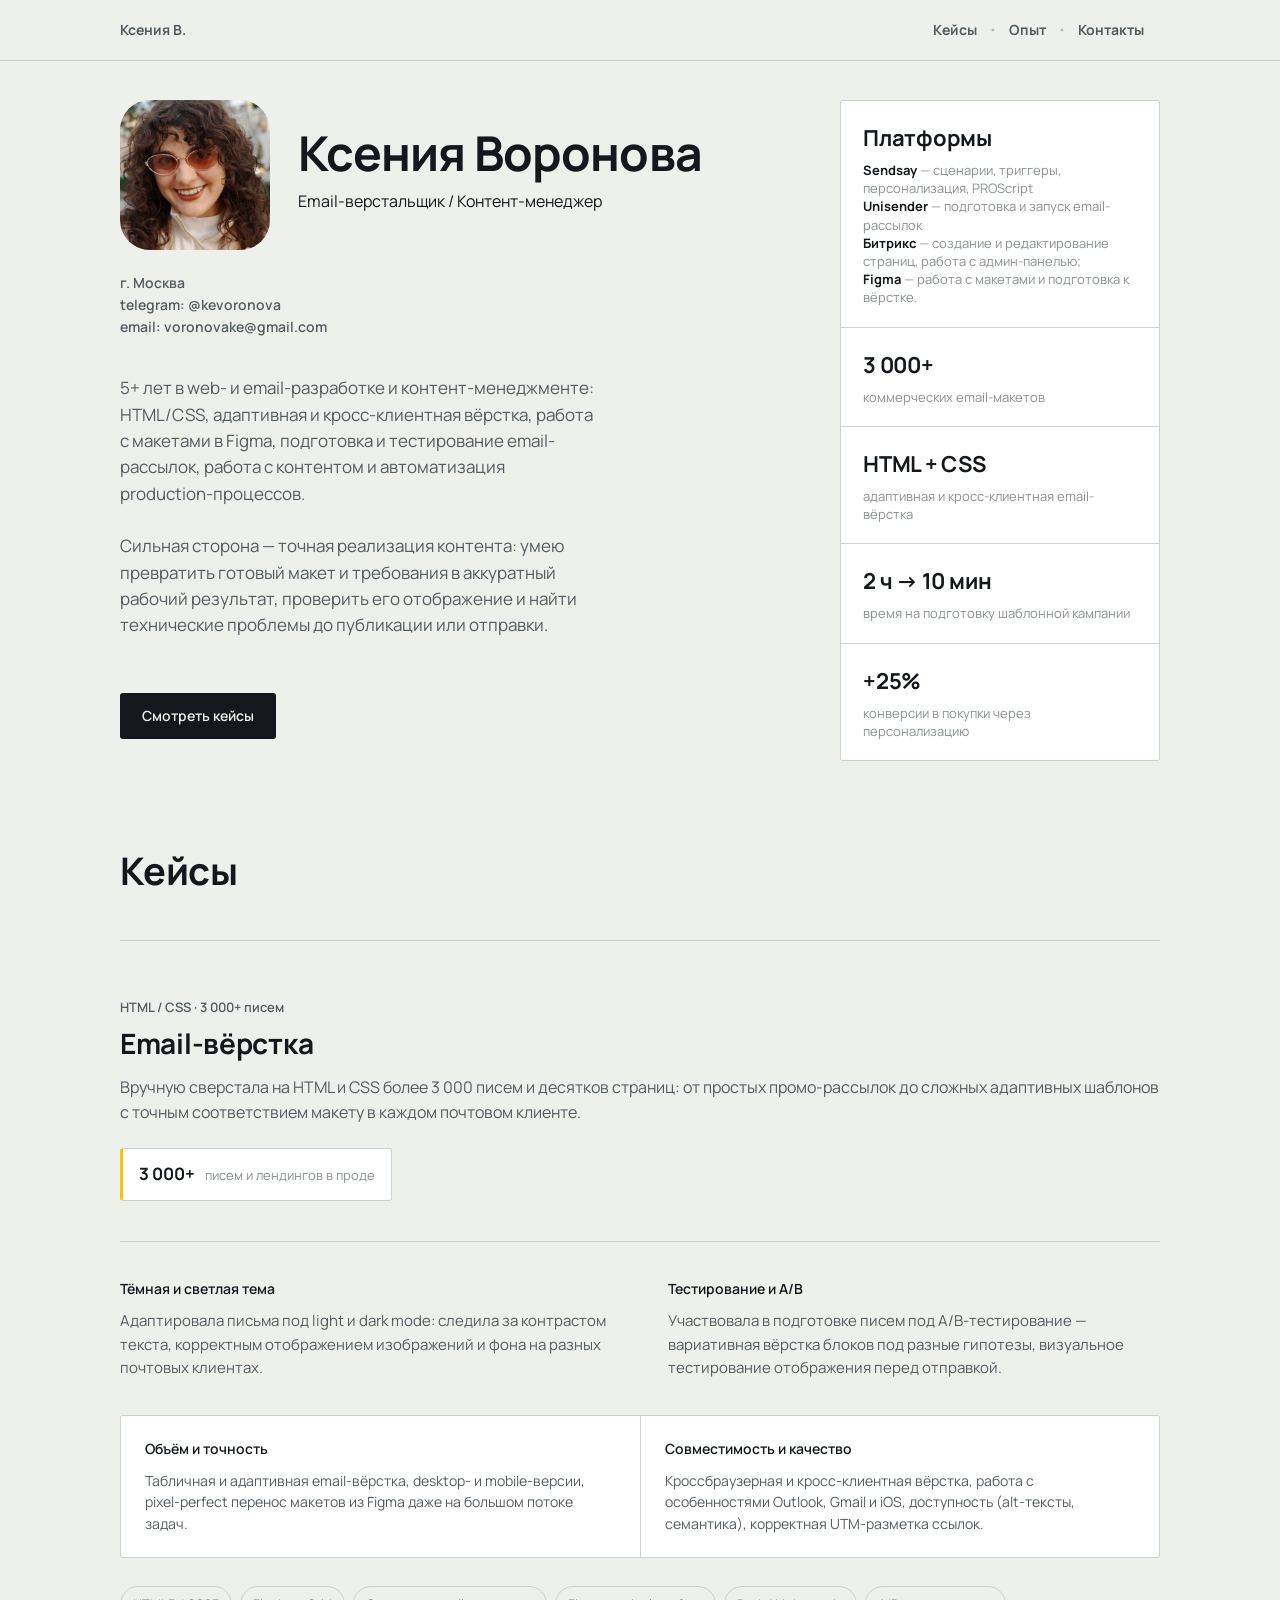
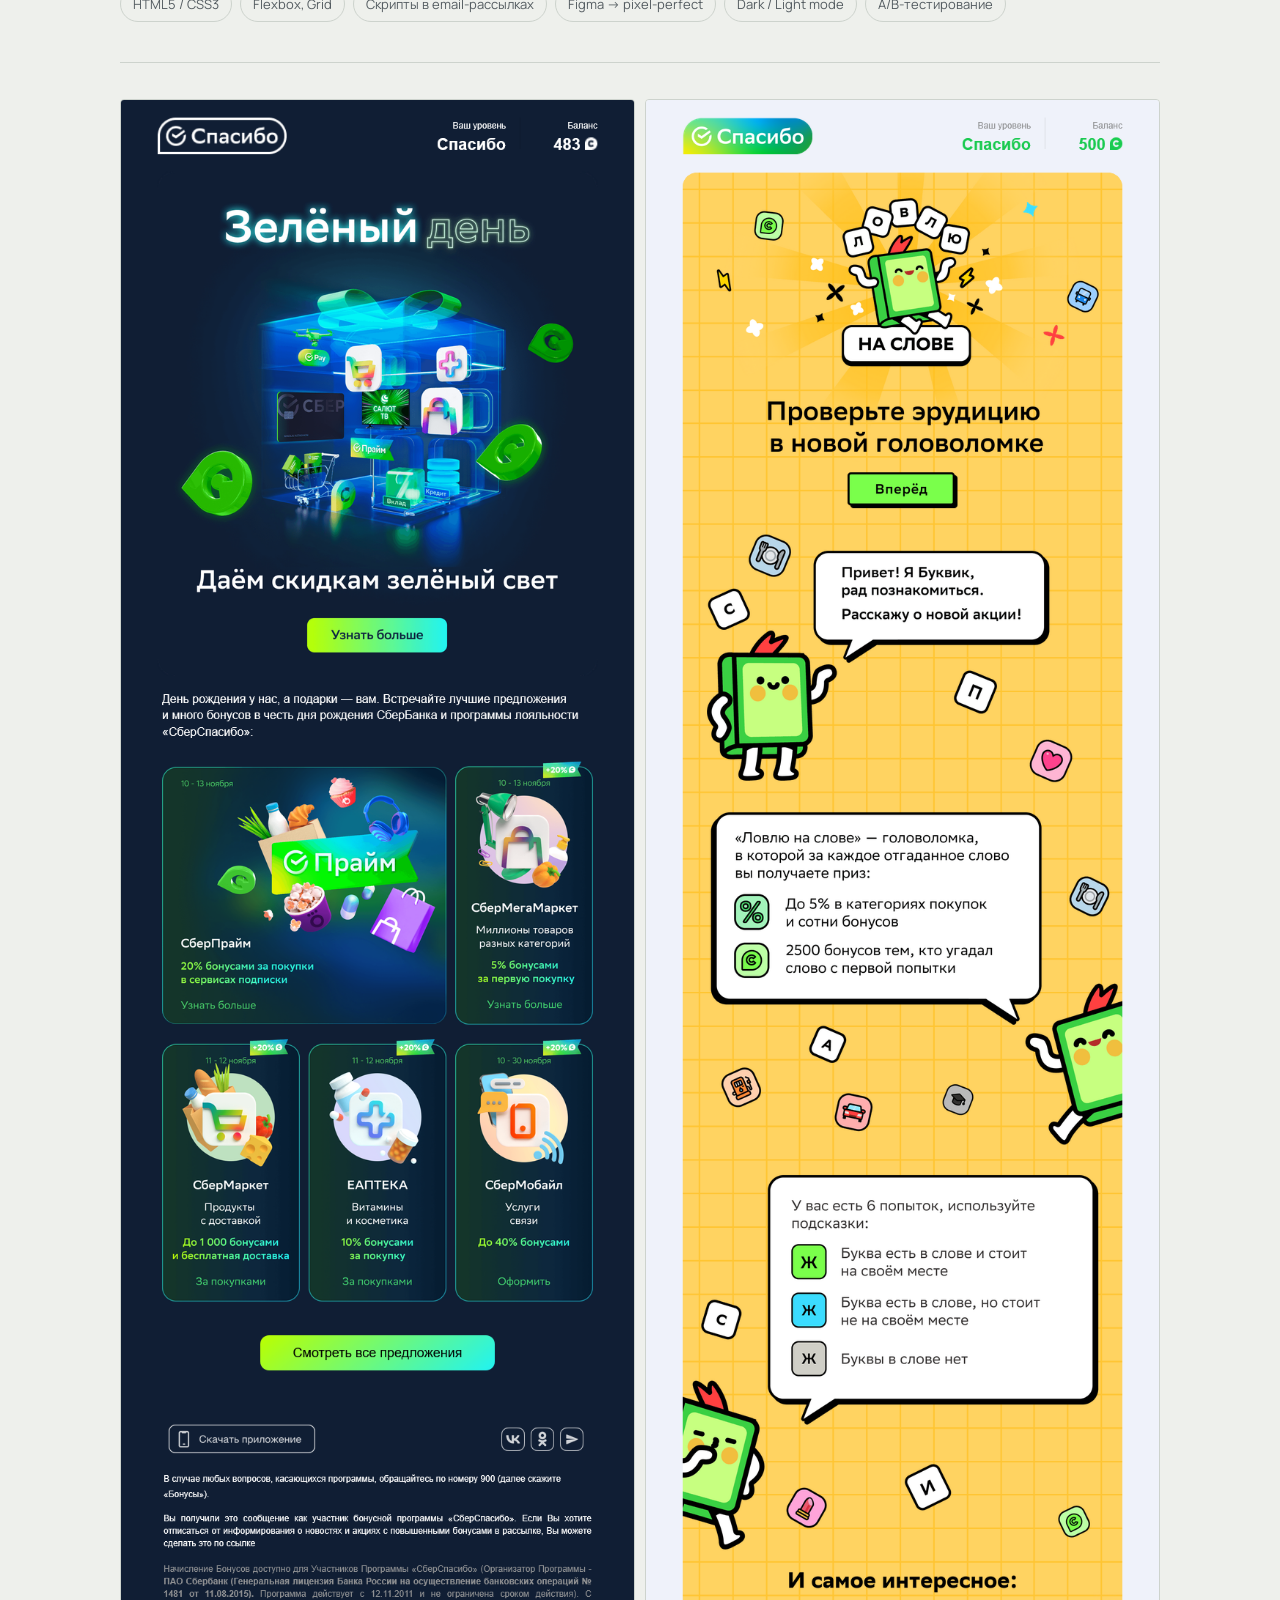
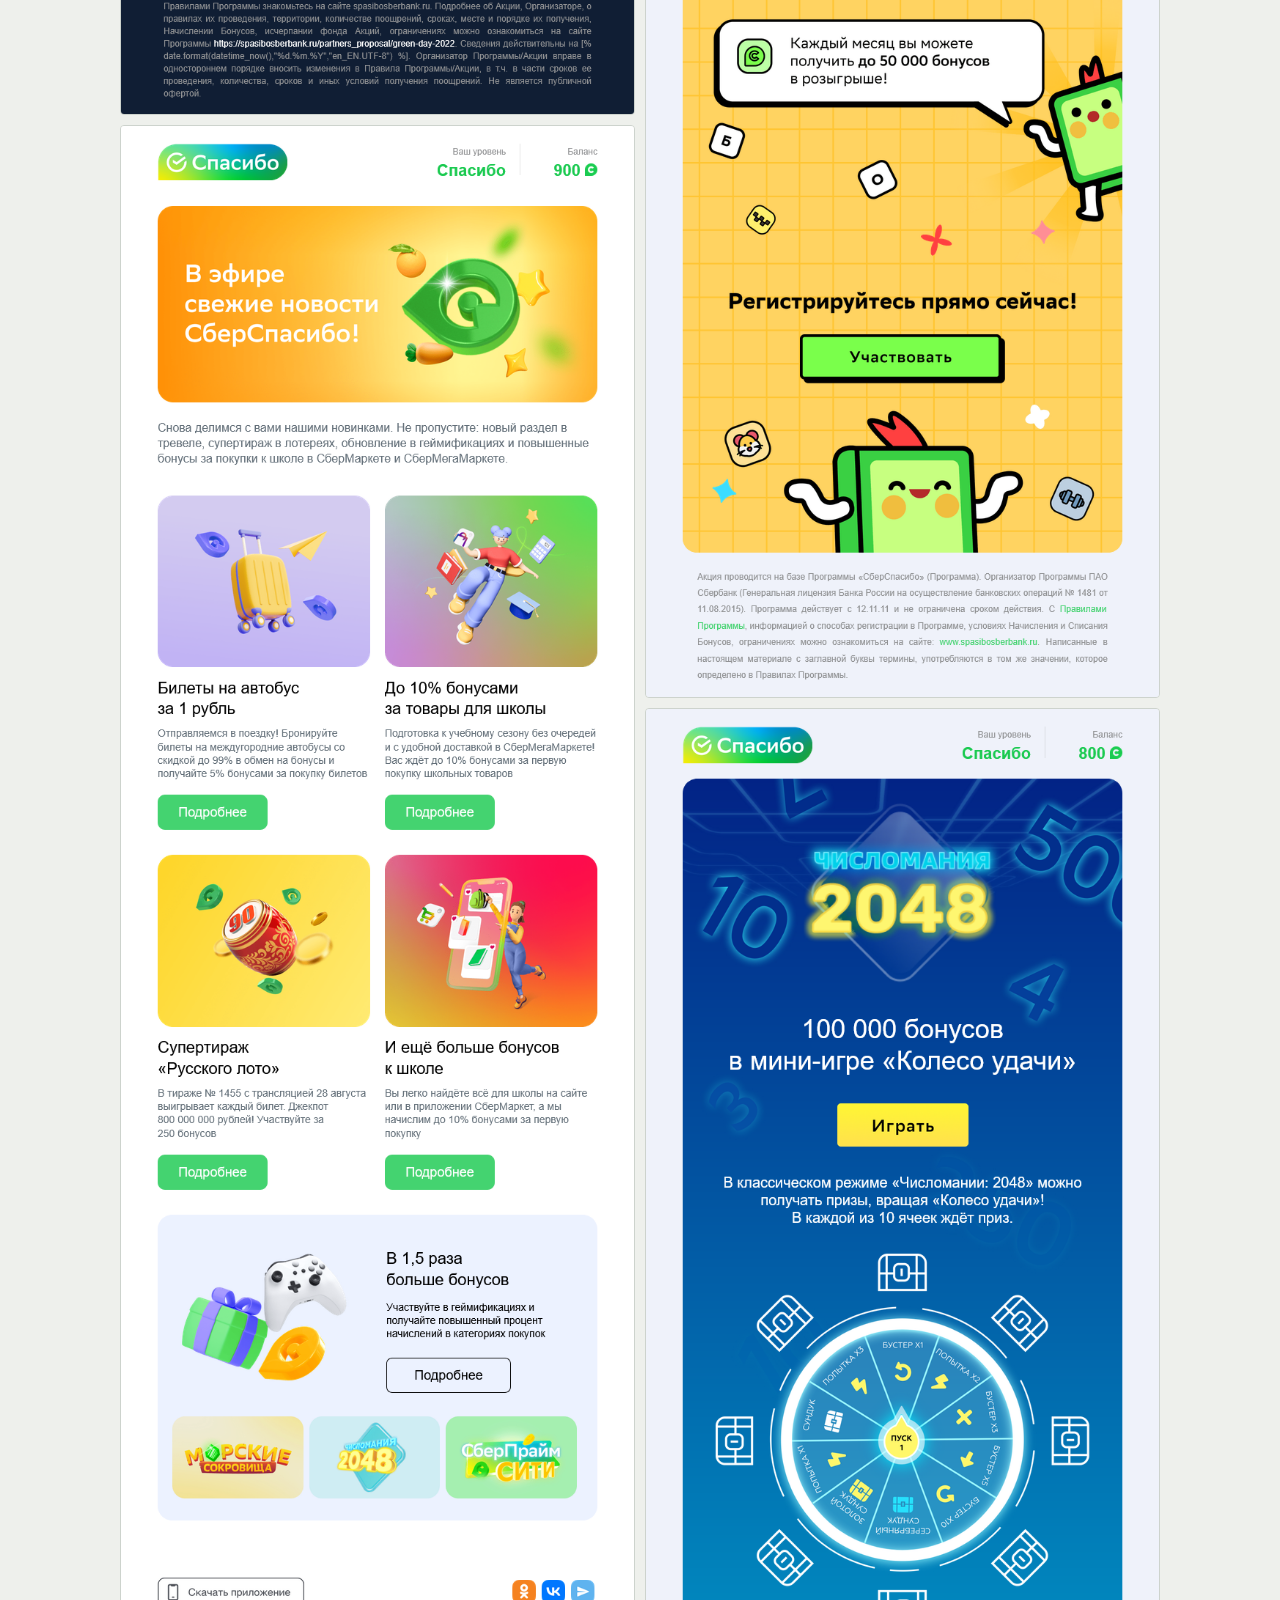
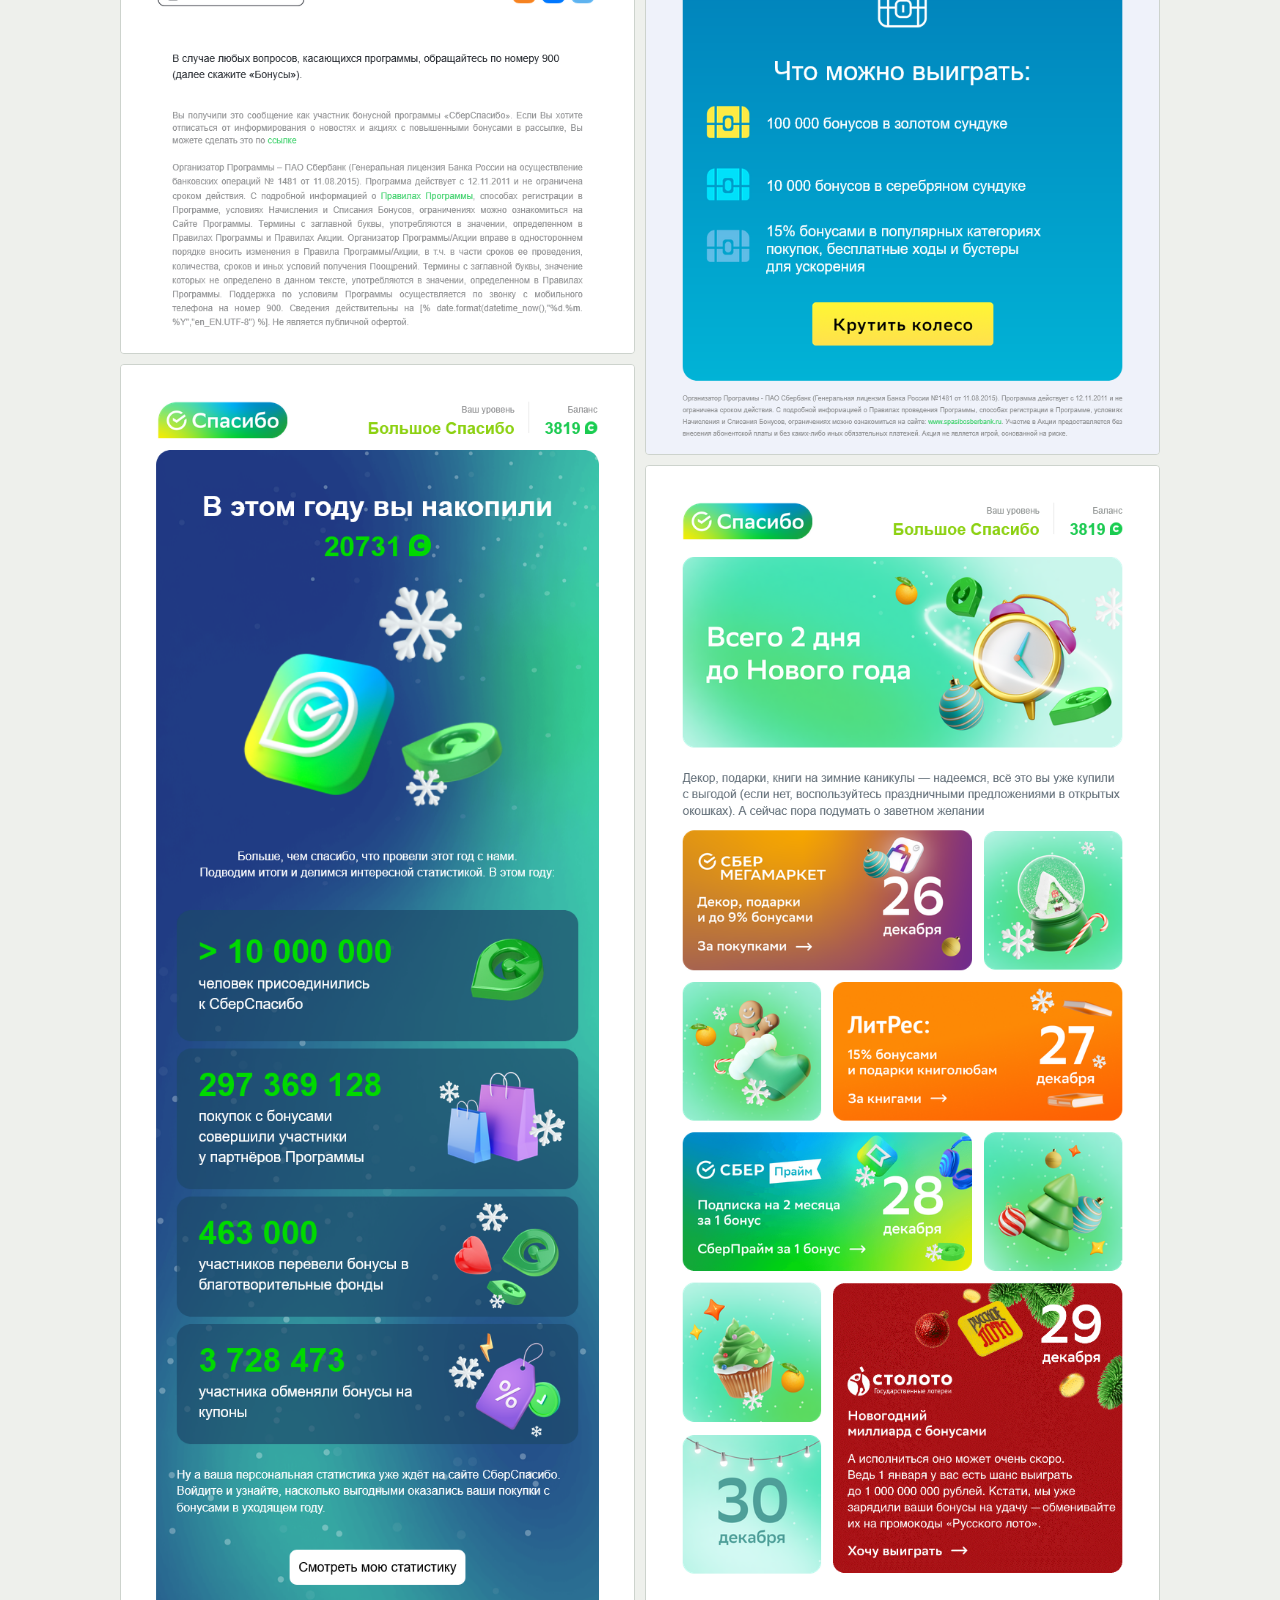
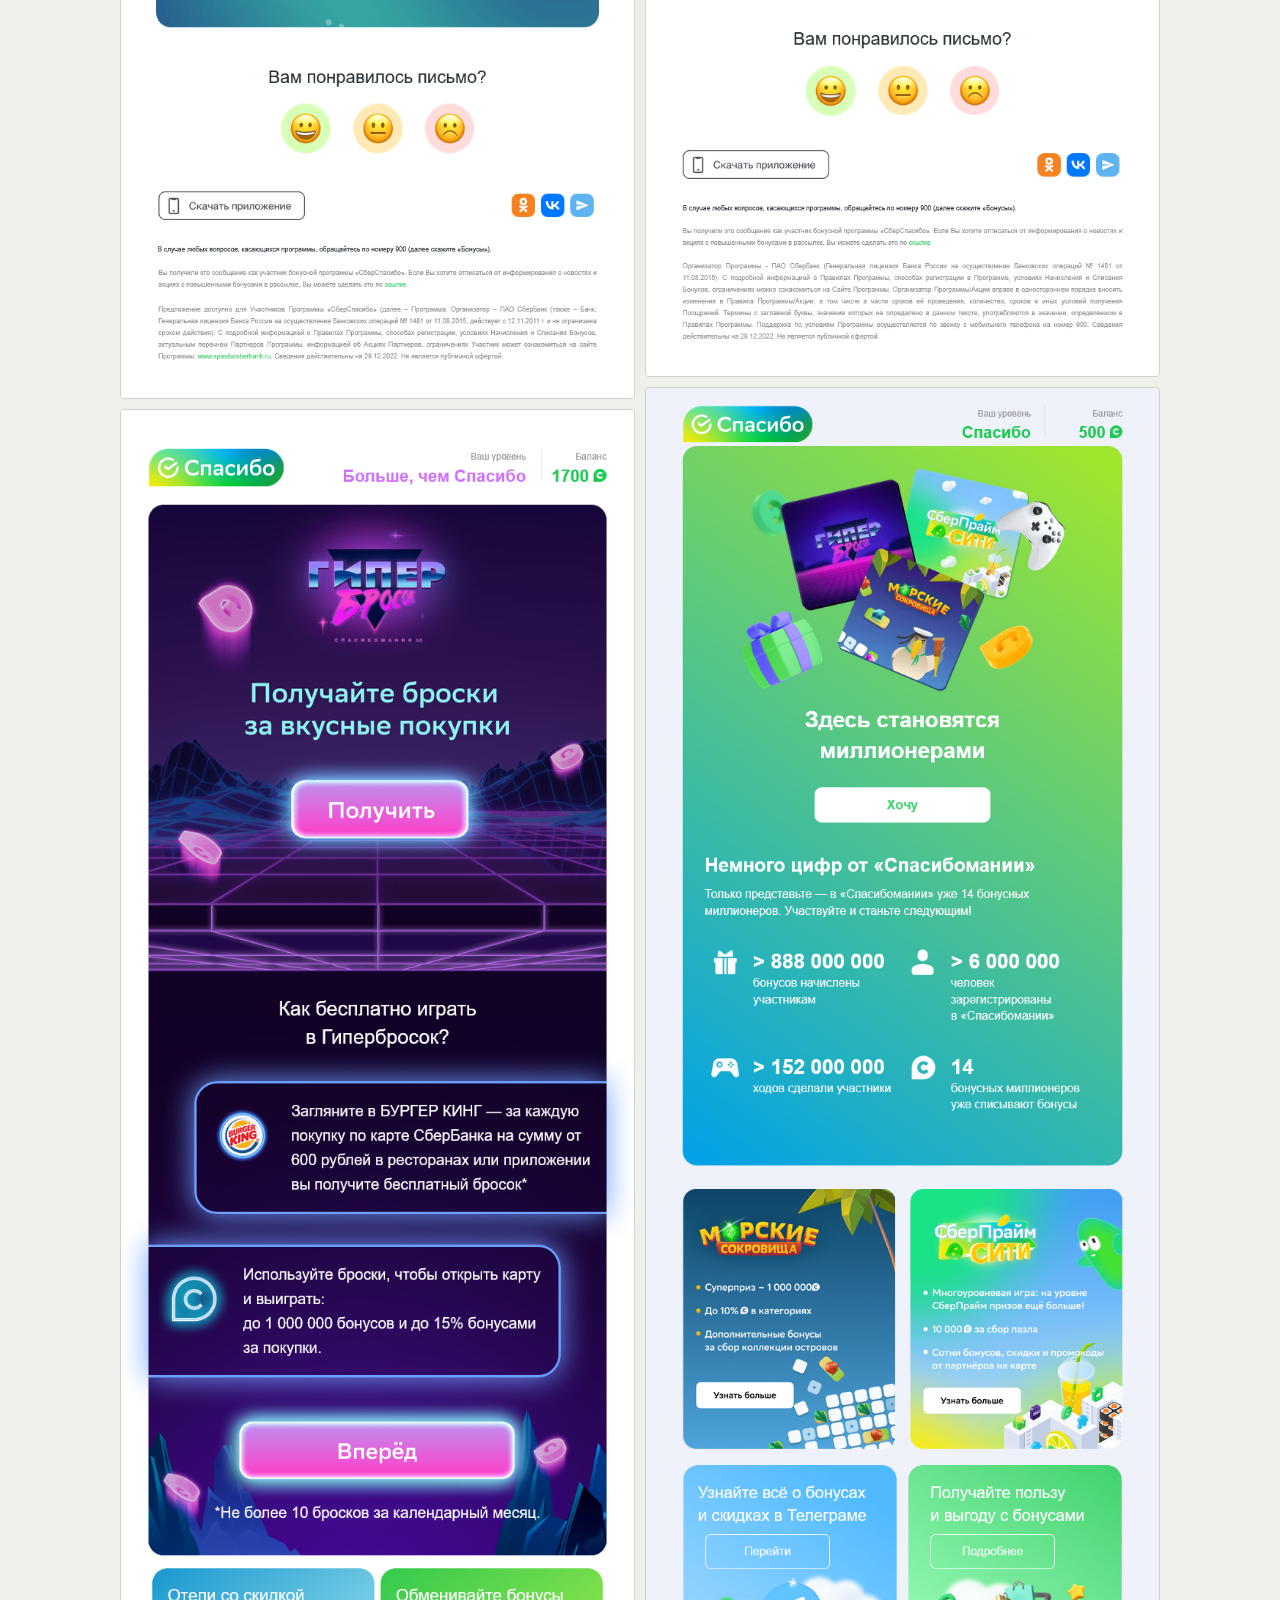
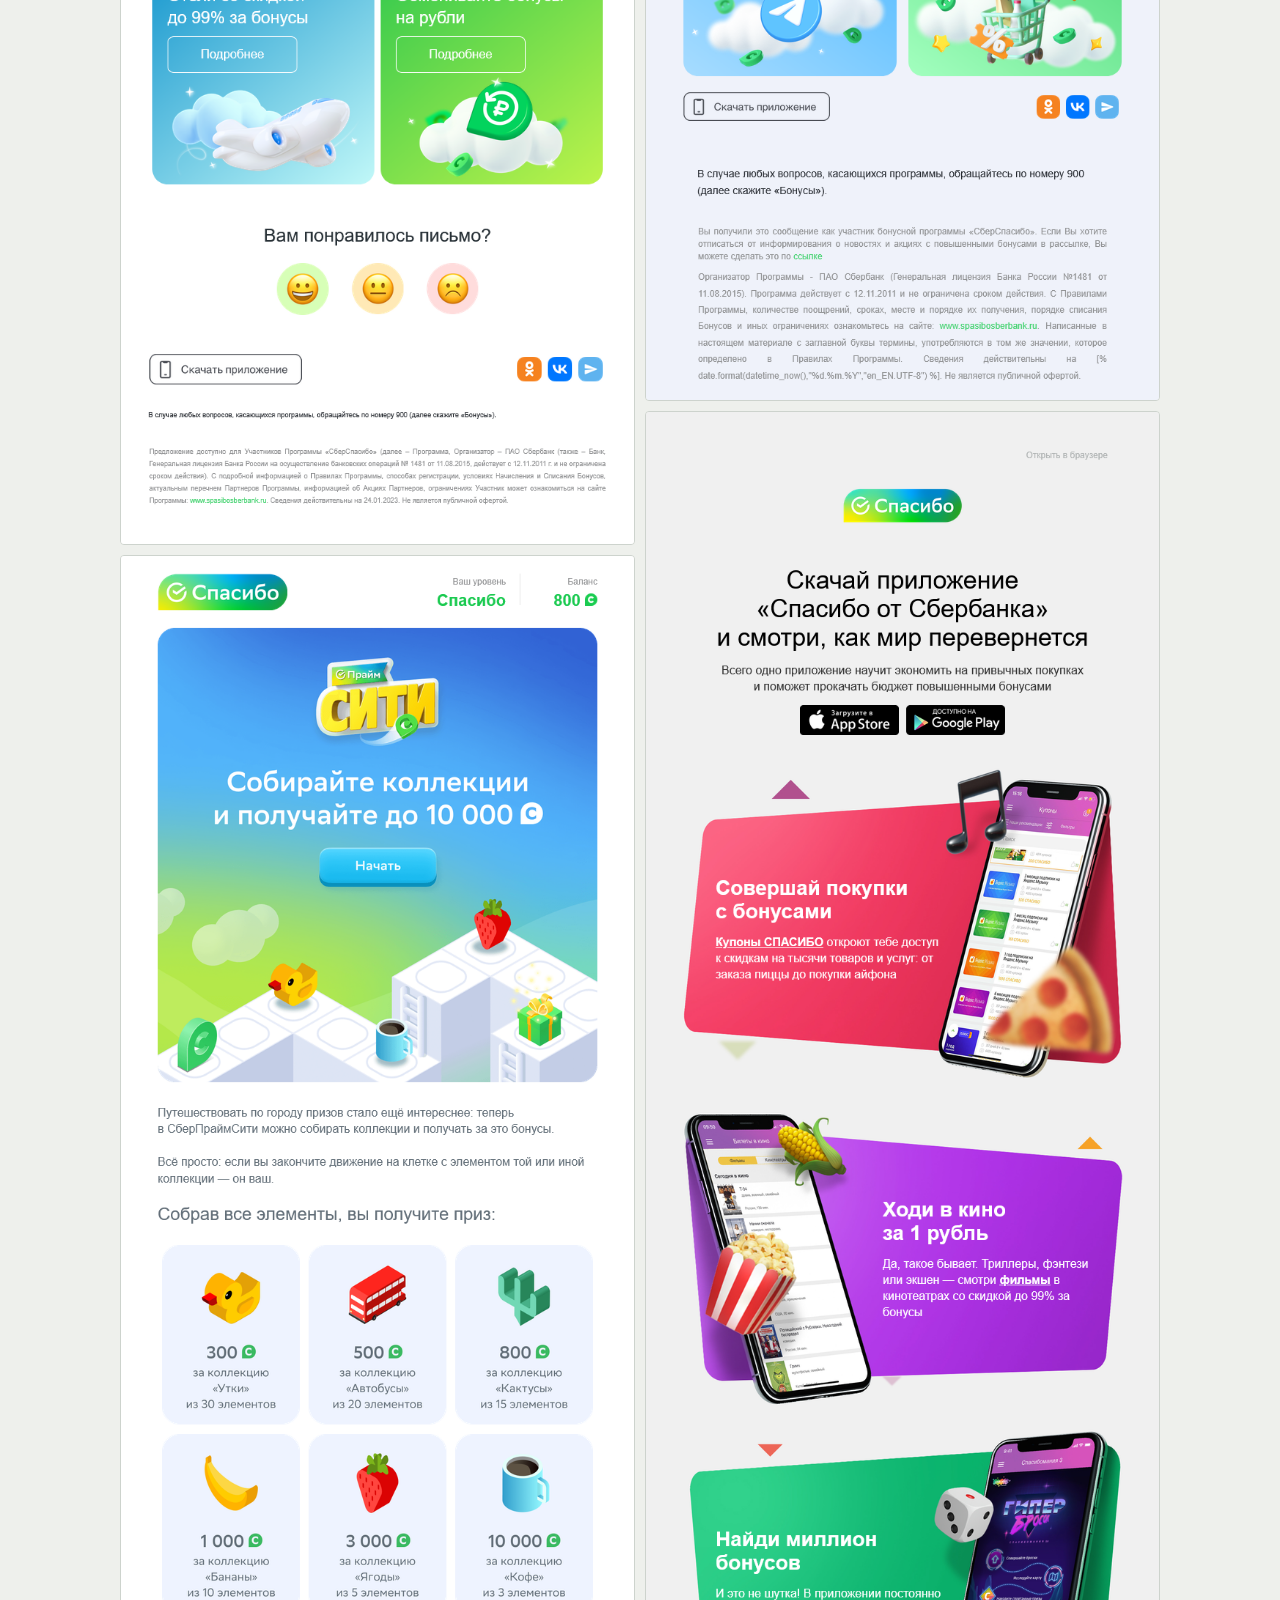
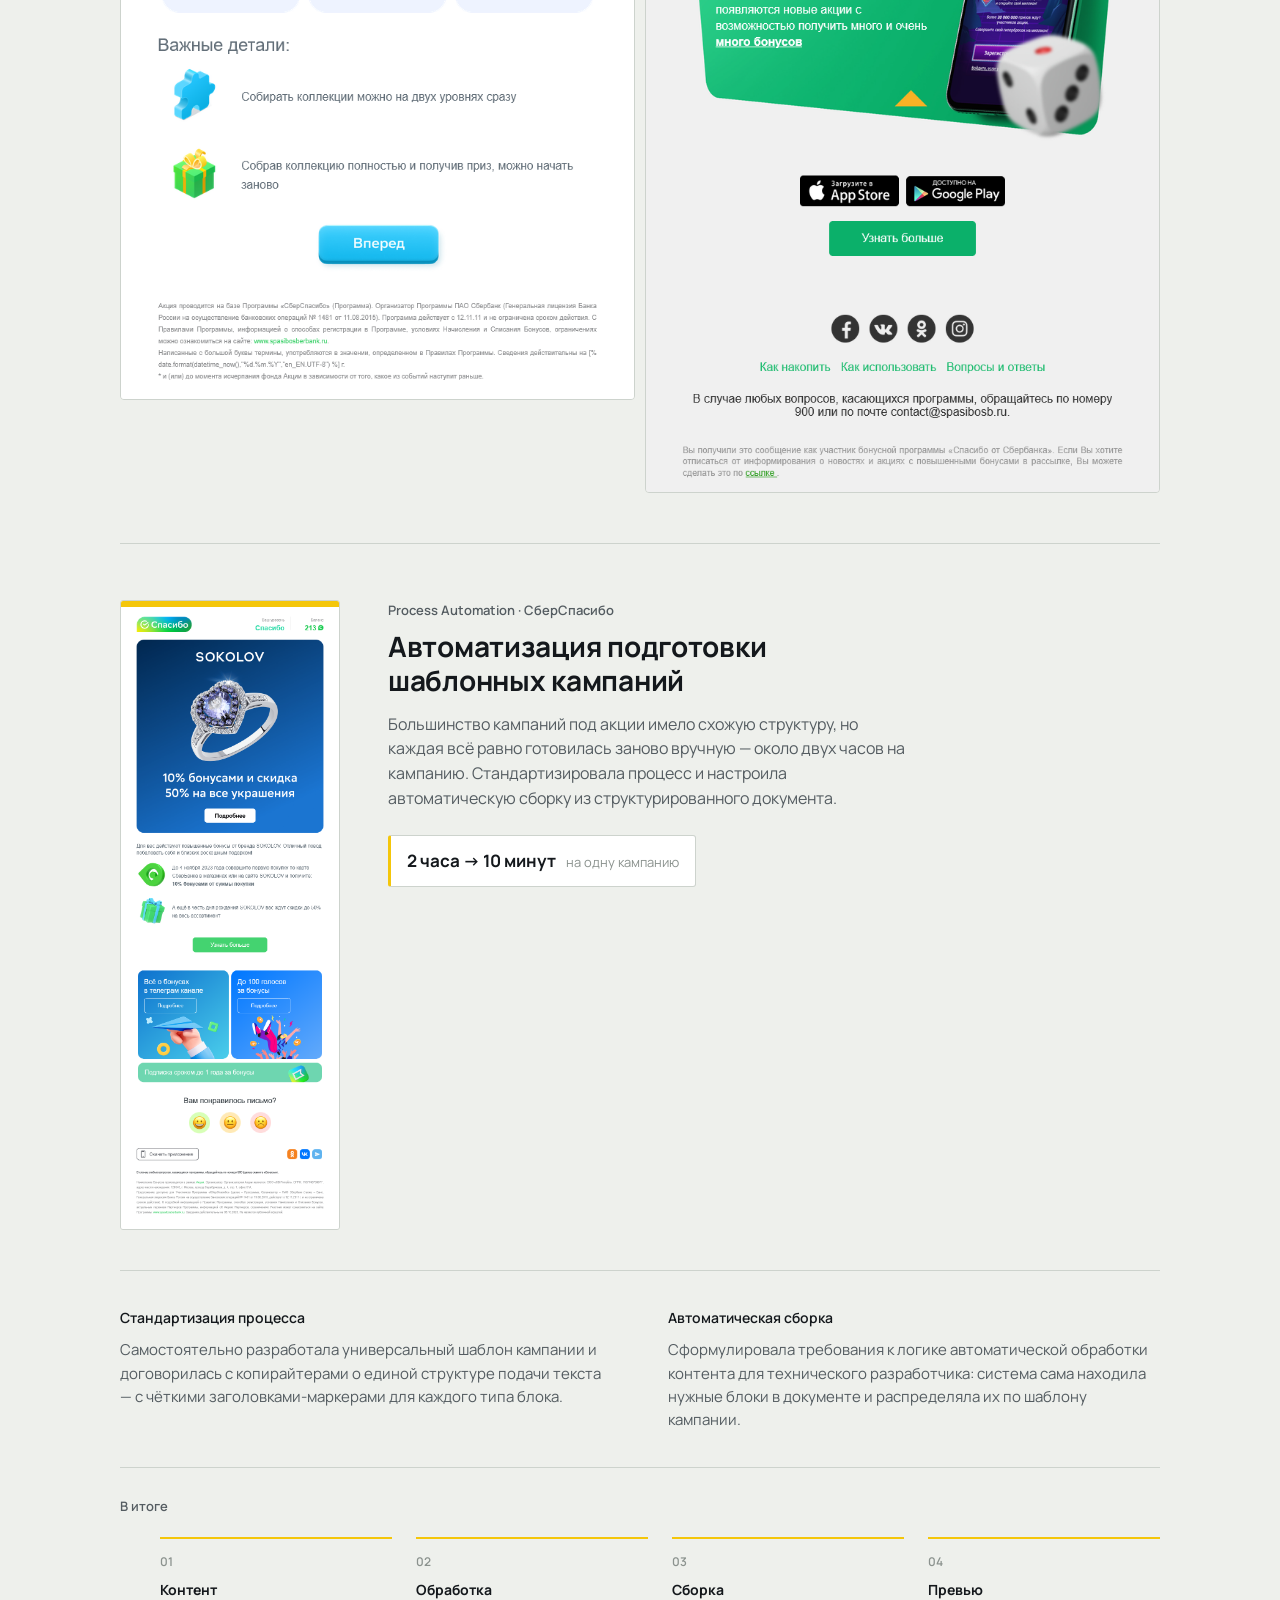
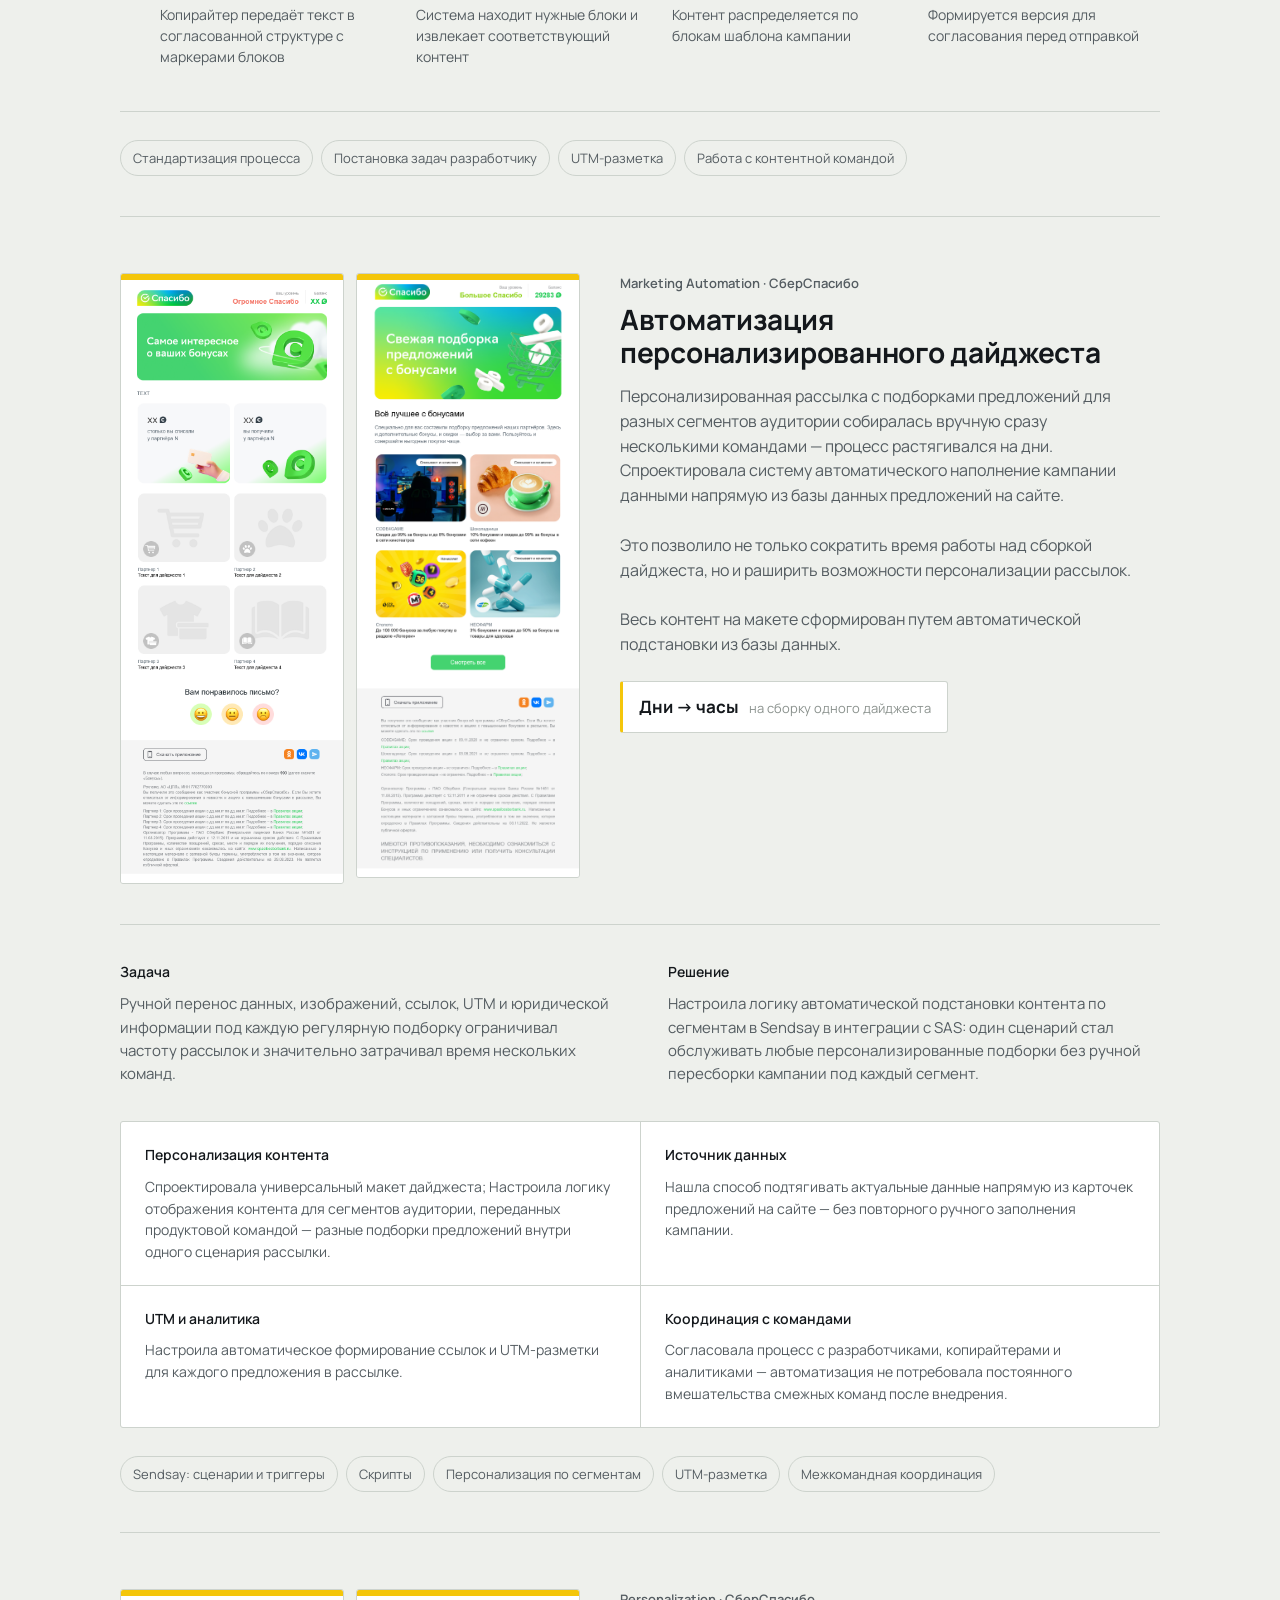
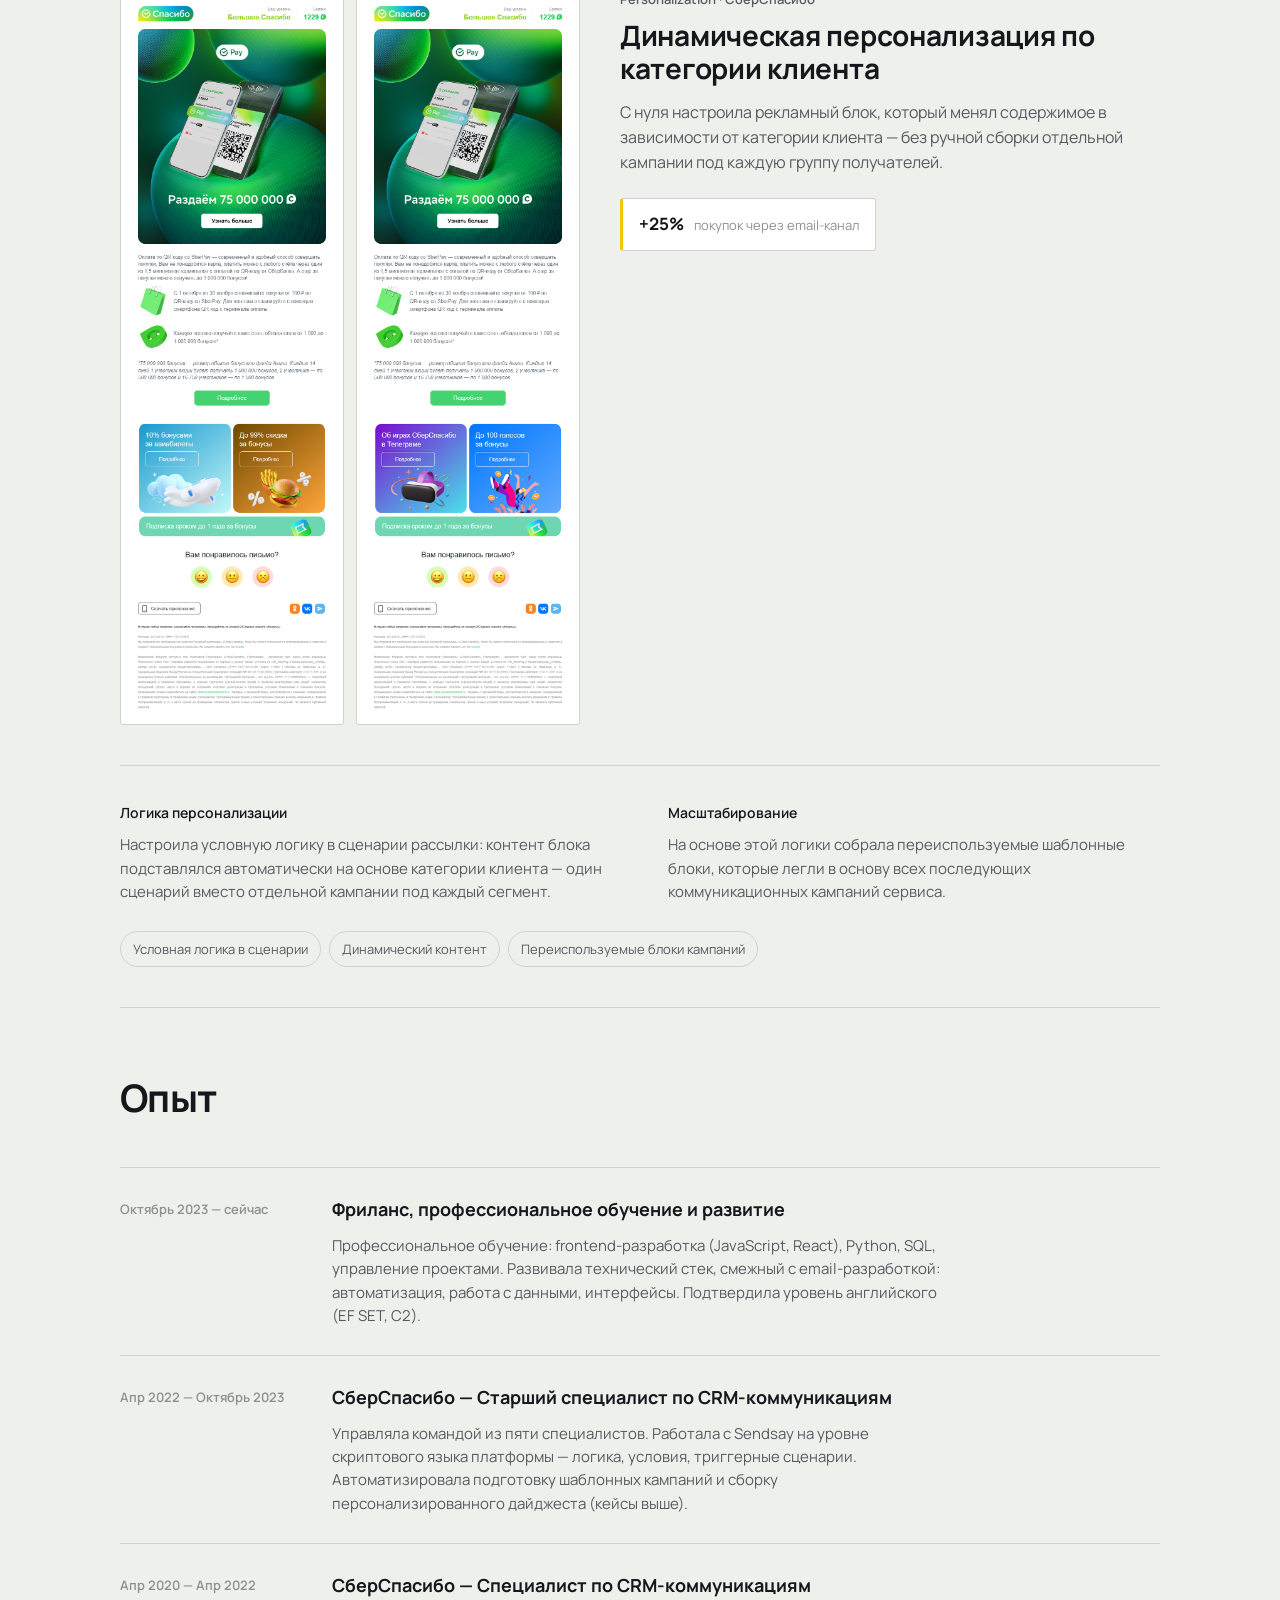
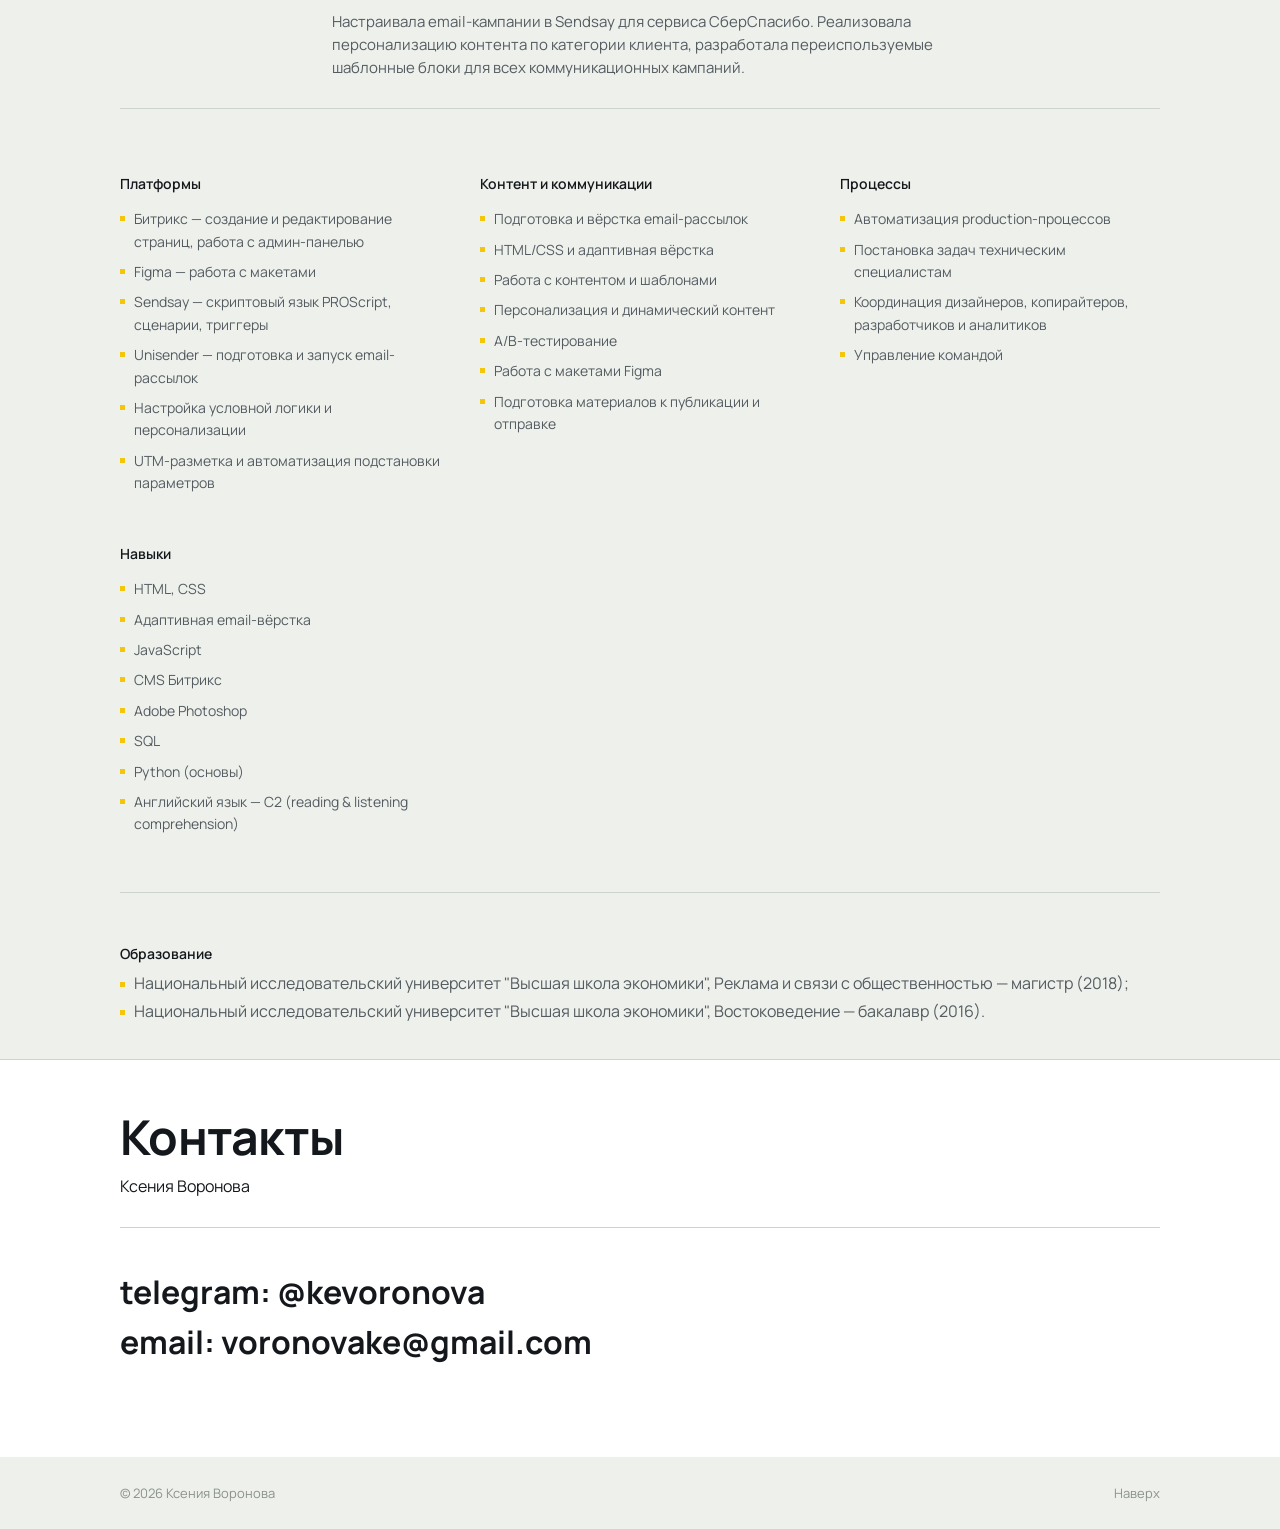
==== commit 0c611f30: "Update index.html" ====
--- a/index.html
+++ b/index.html
@@ -75,7 +75,7 @@
 
     <div class="hero__about">
       <p class="hero__text">
-        5+ лет в web- и email-разработке и контент-менеджменте: HTML/CSS, адаптивная и кросс-клиентная вёрстка, работа с макетами в Figma, подготовка и тестирование email-рассылок, работа с контентом и автоматизация production-процессов.<br>
+        5+ лет в web- и email-разработке и контент-менеджменте: HTML/CSS, адаптивная и кросс-клиентная вёрстка, работа с макетами в Figma, подготовка и тестирование email-рассылок, работа с контентом и автоматизация production-процессов.<br><br>
 Сильная сторона — точная реализация контента: умею превратить готовый макет и требования в аккуратный рабочий результат, проверить его отображение и найти технические проблемы до публикации или отправки.
       </p>
     </div>
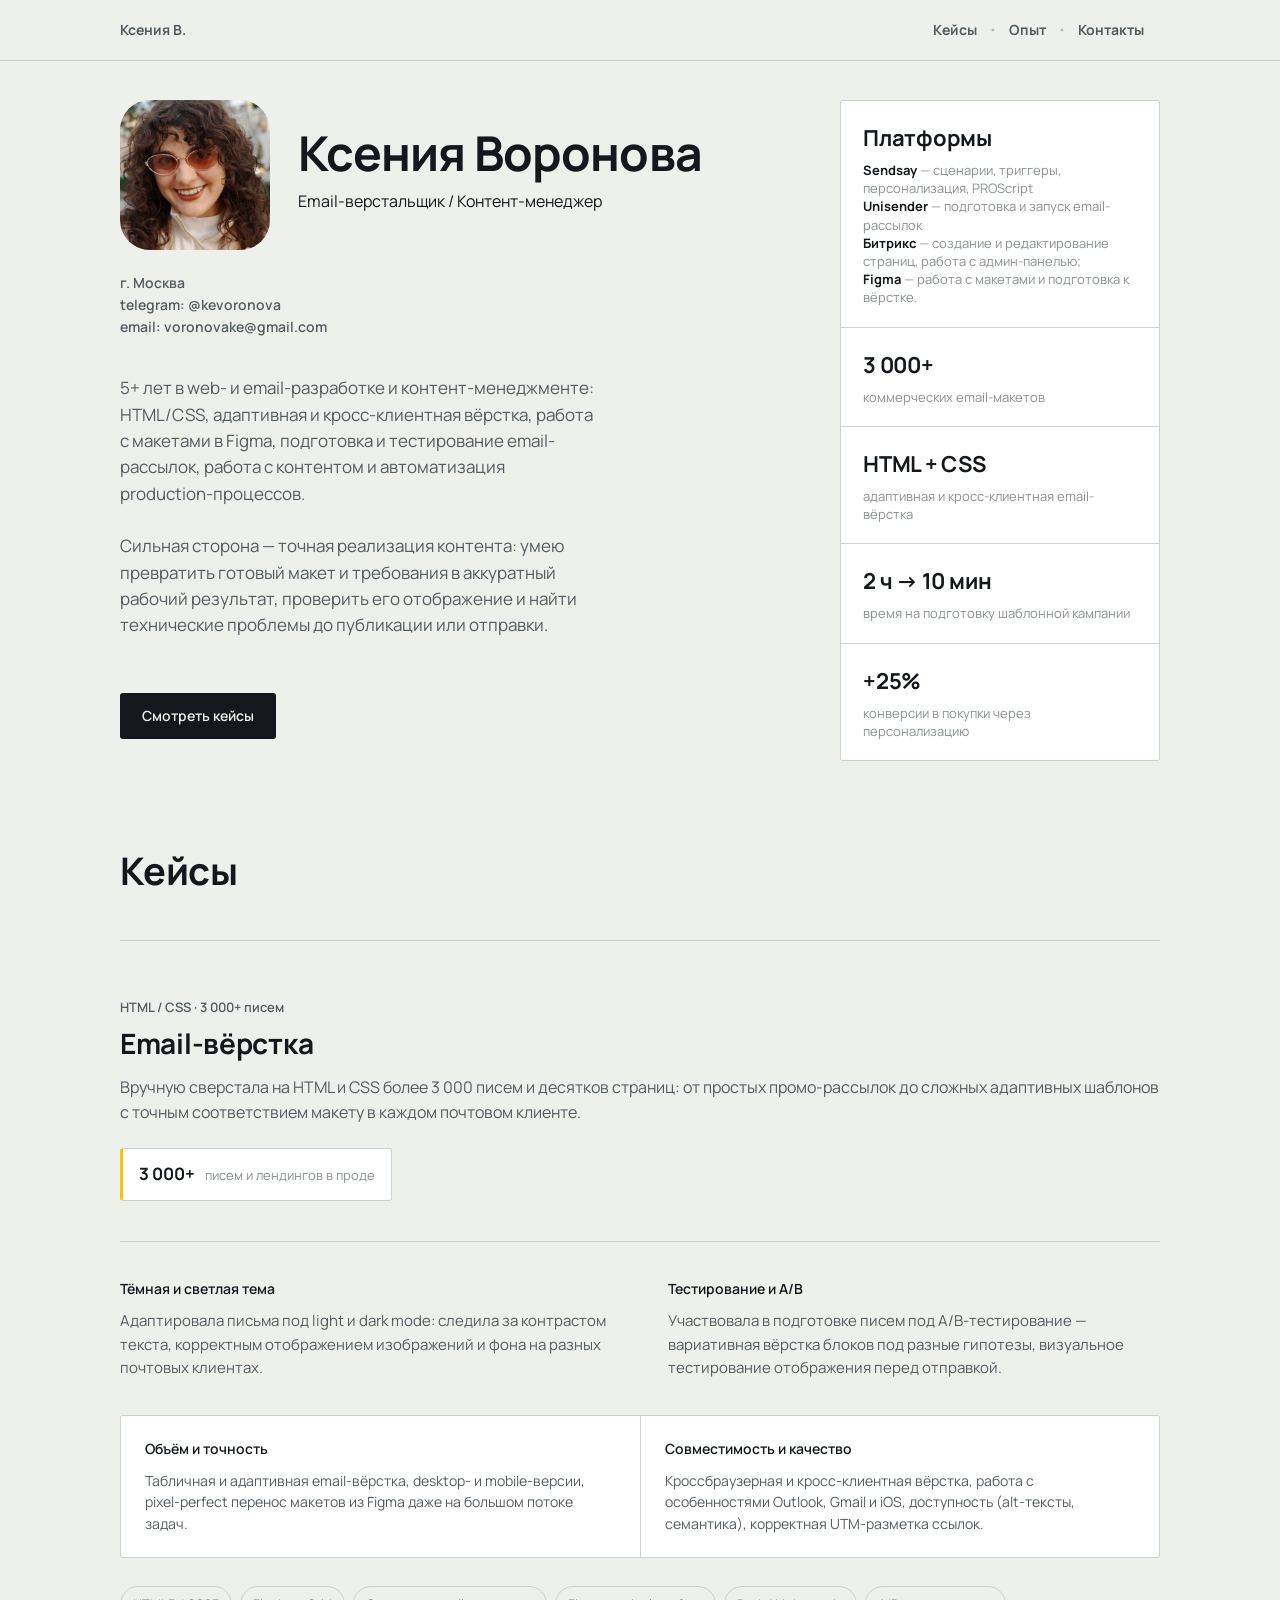
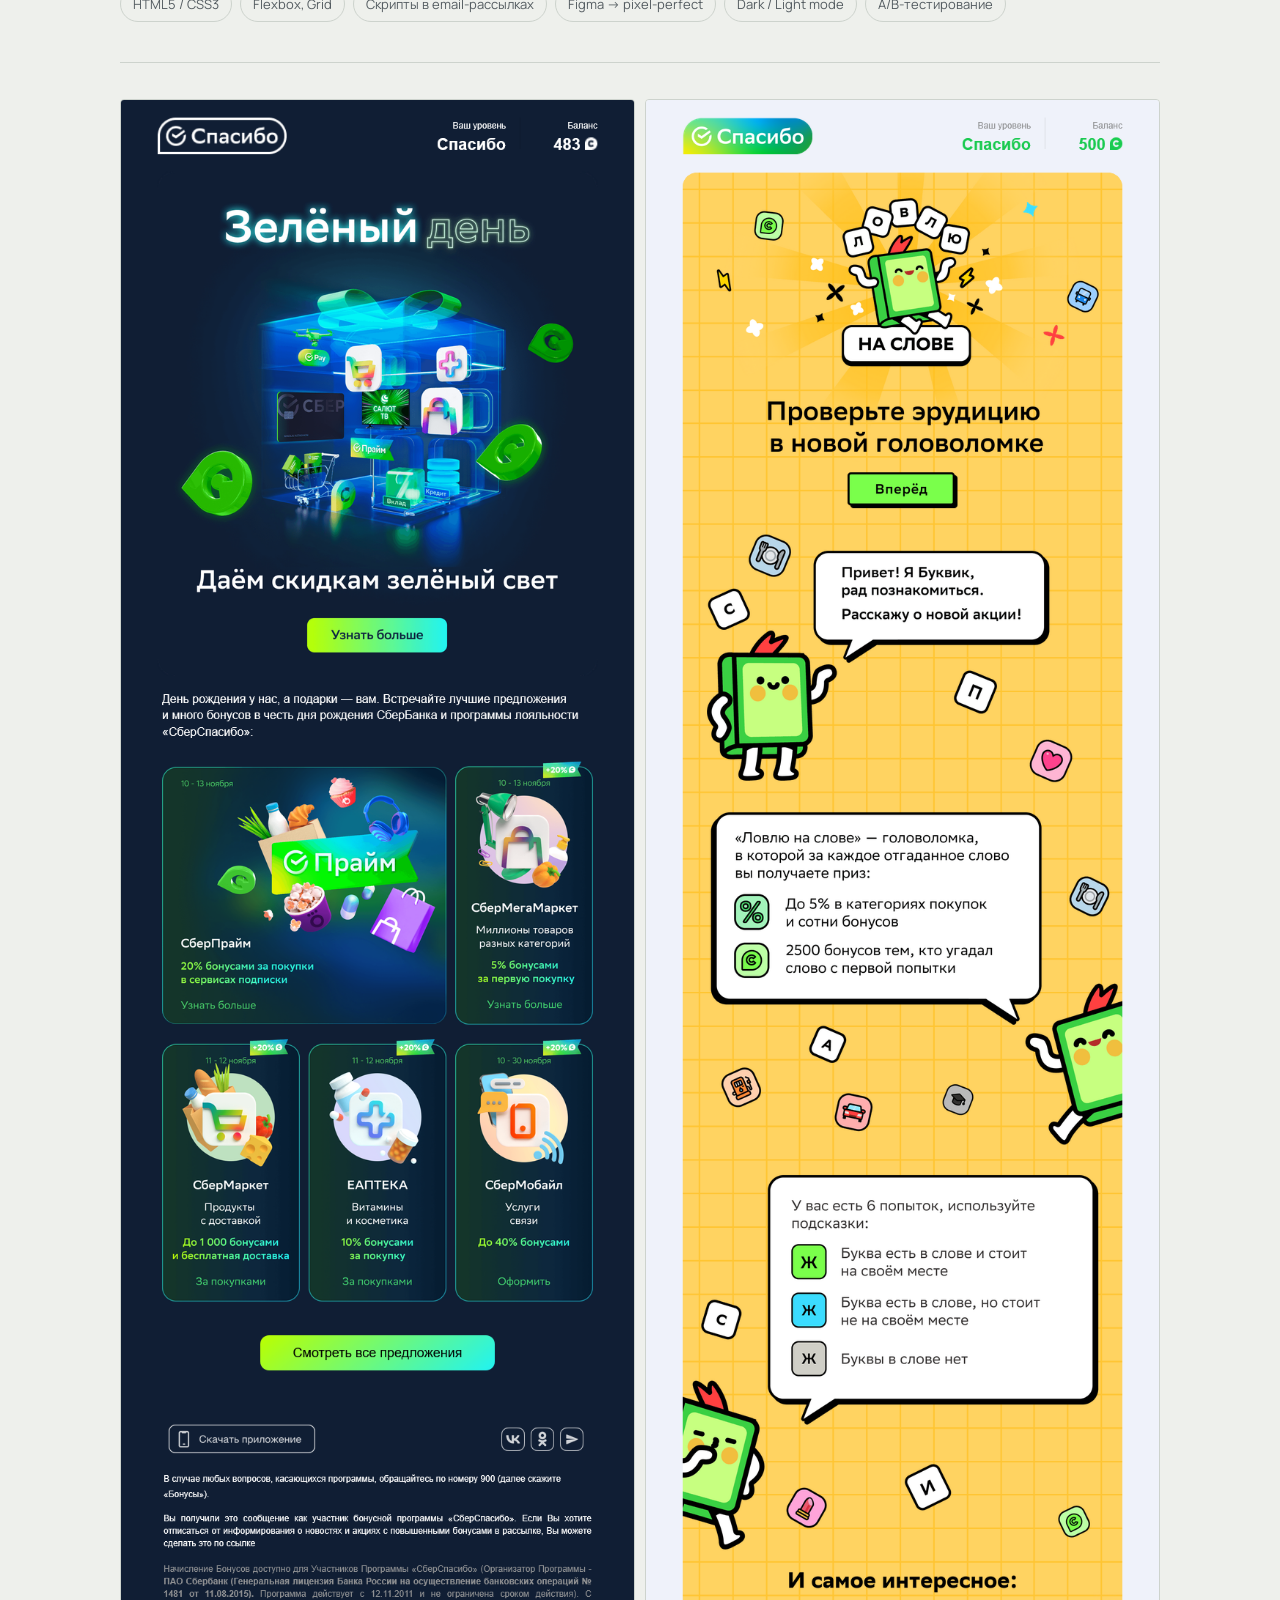
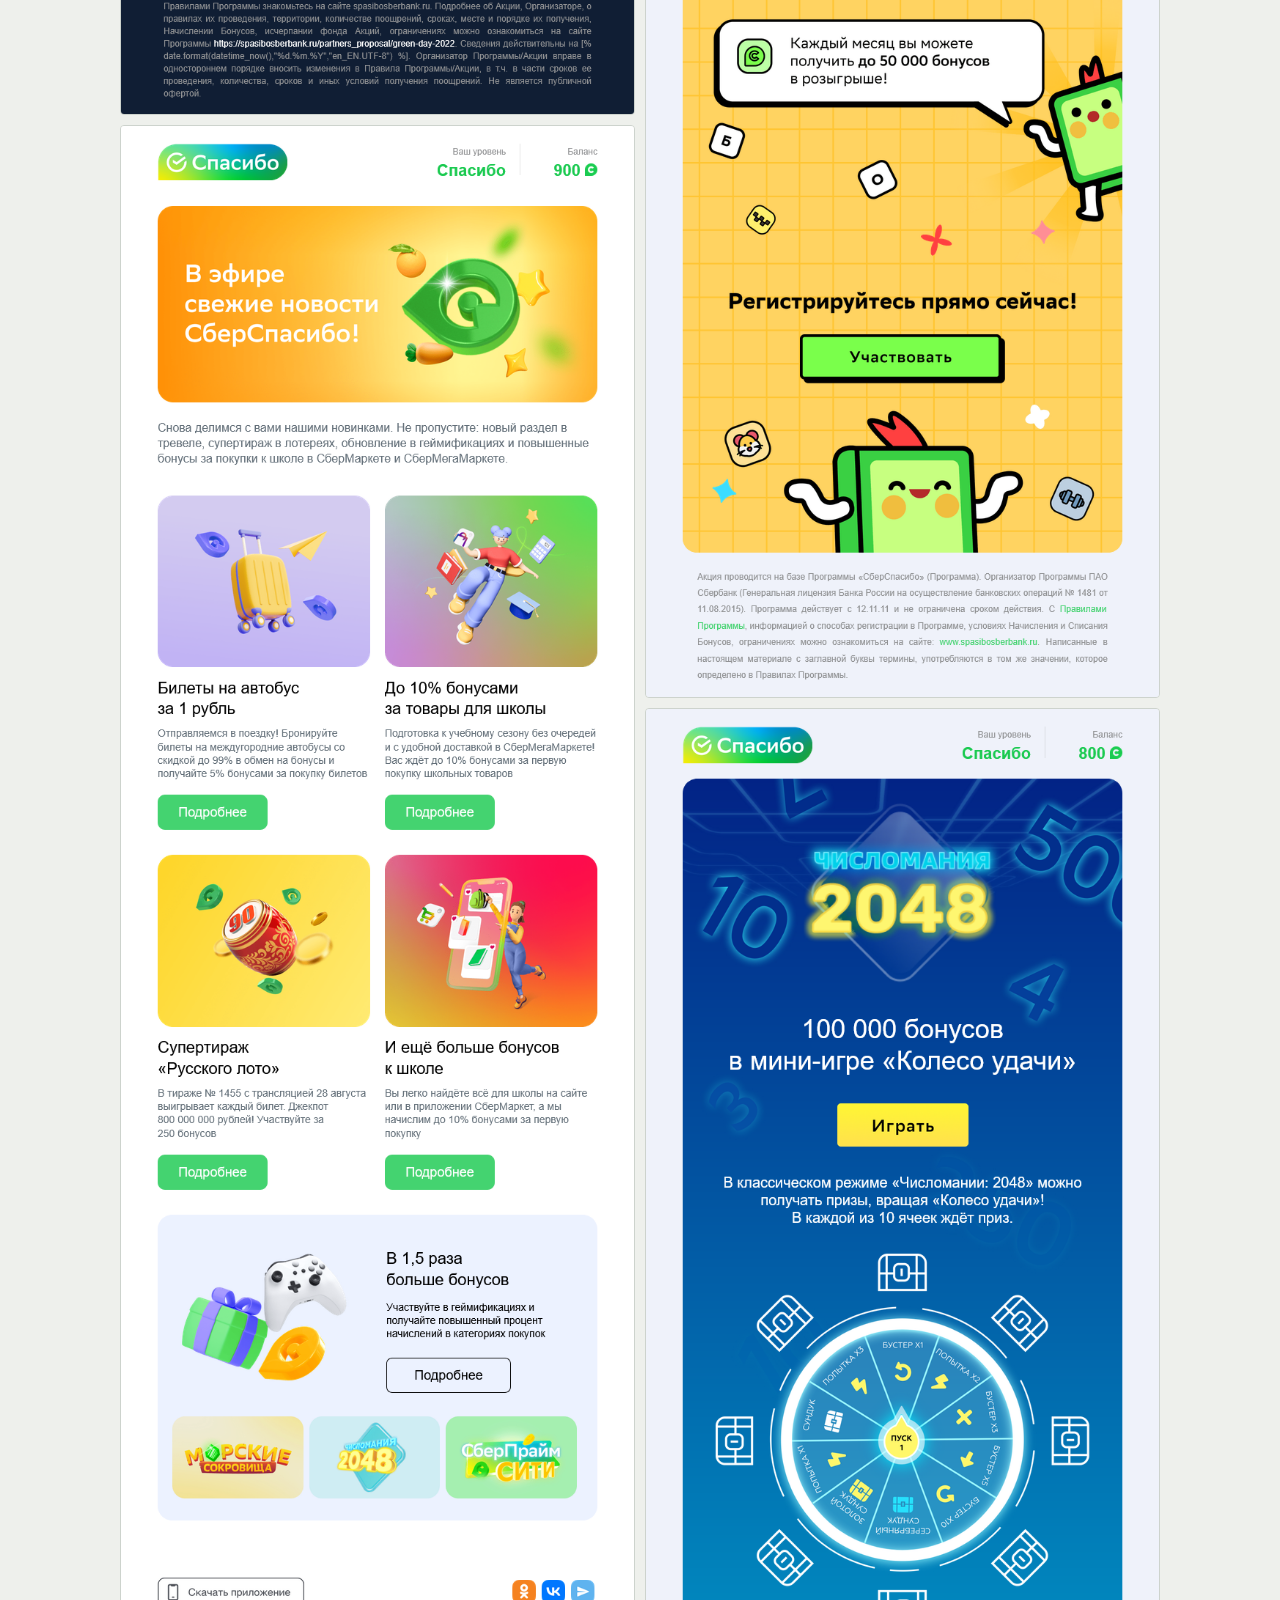
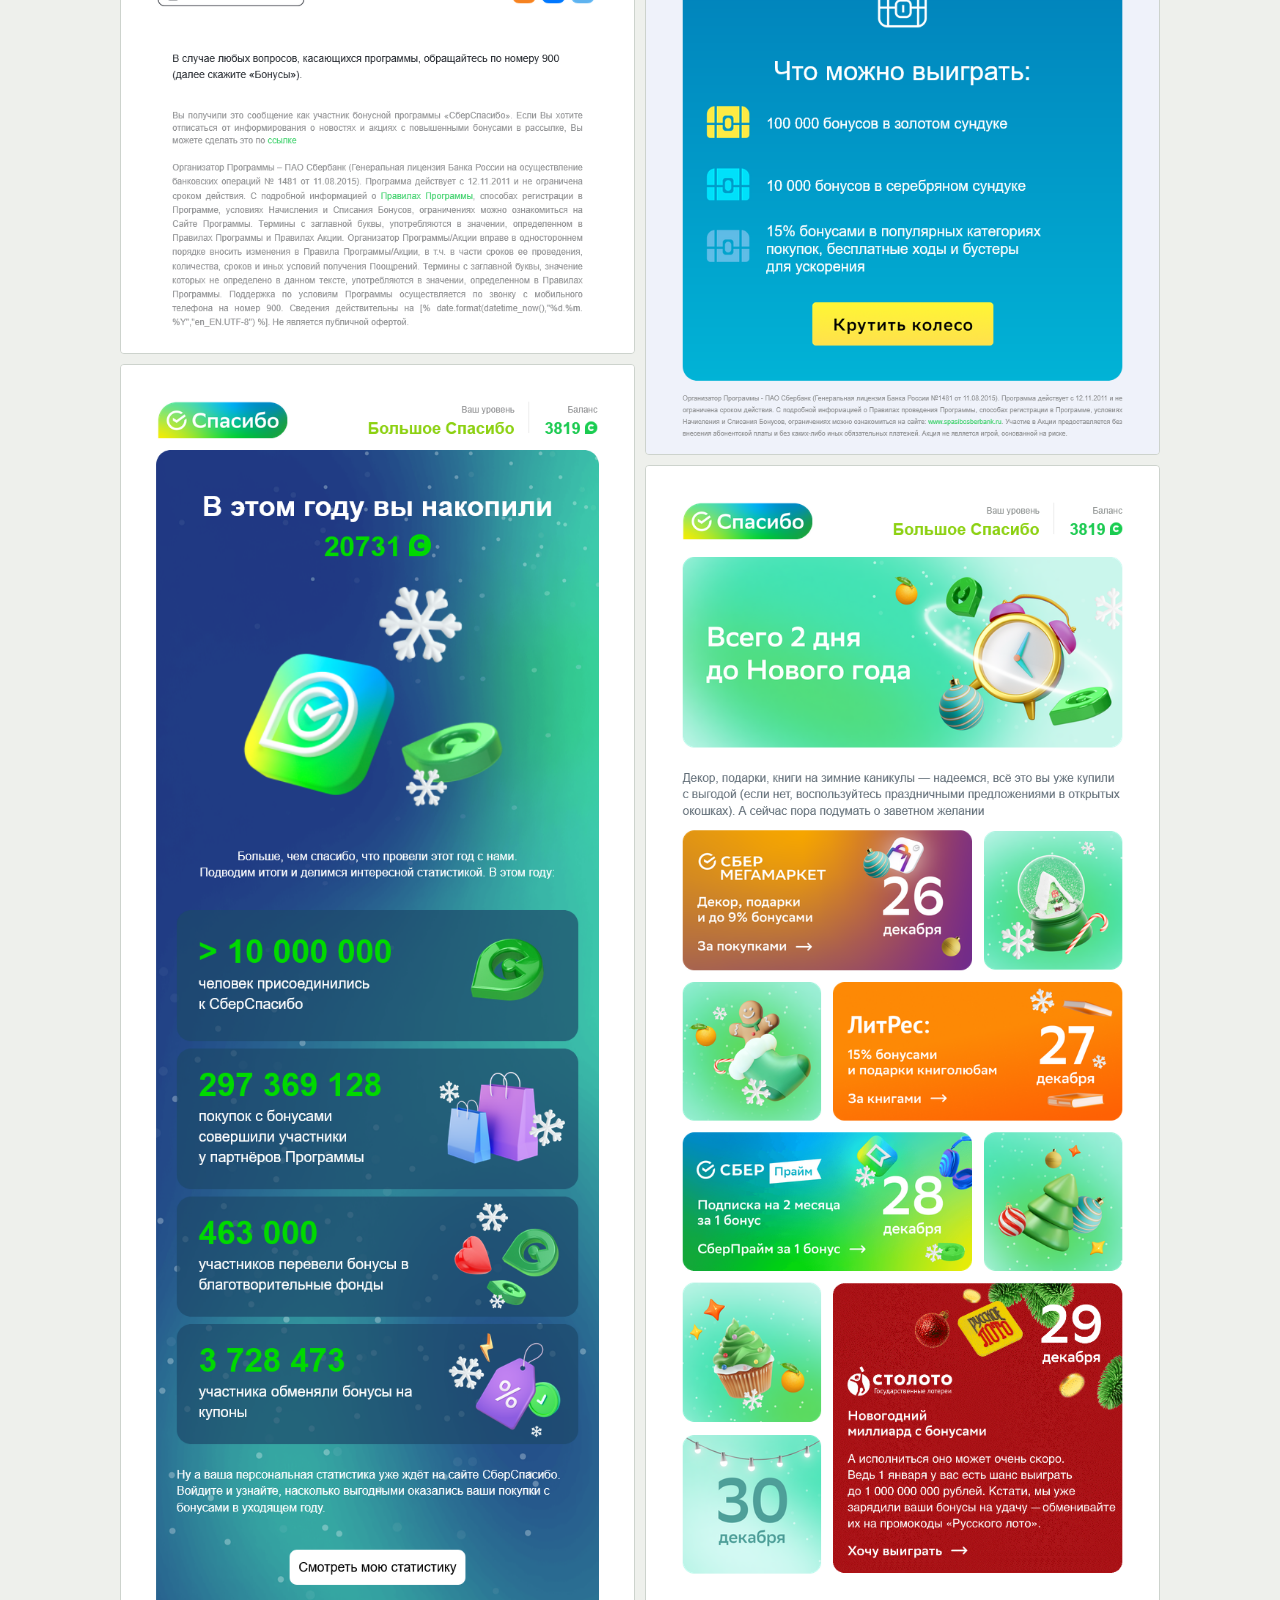
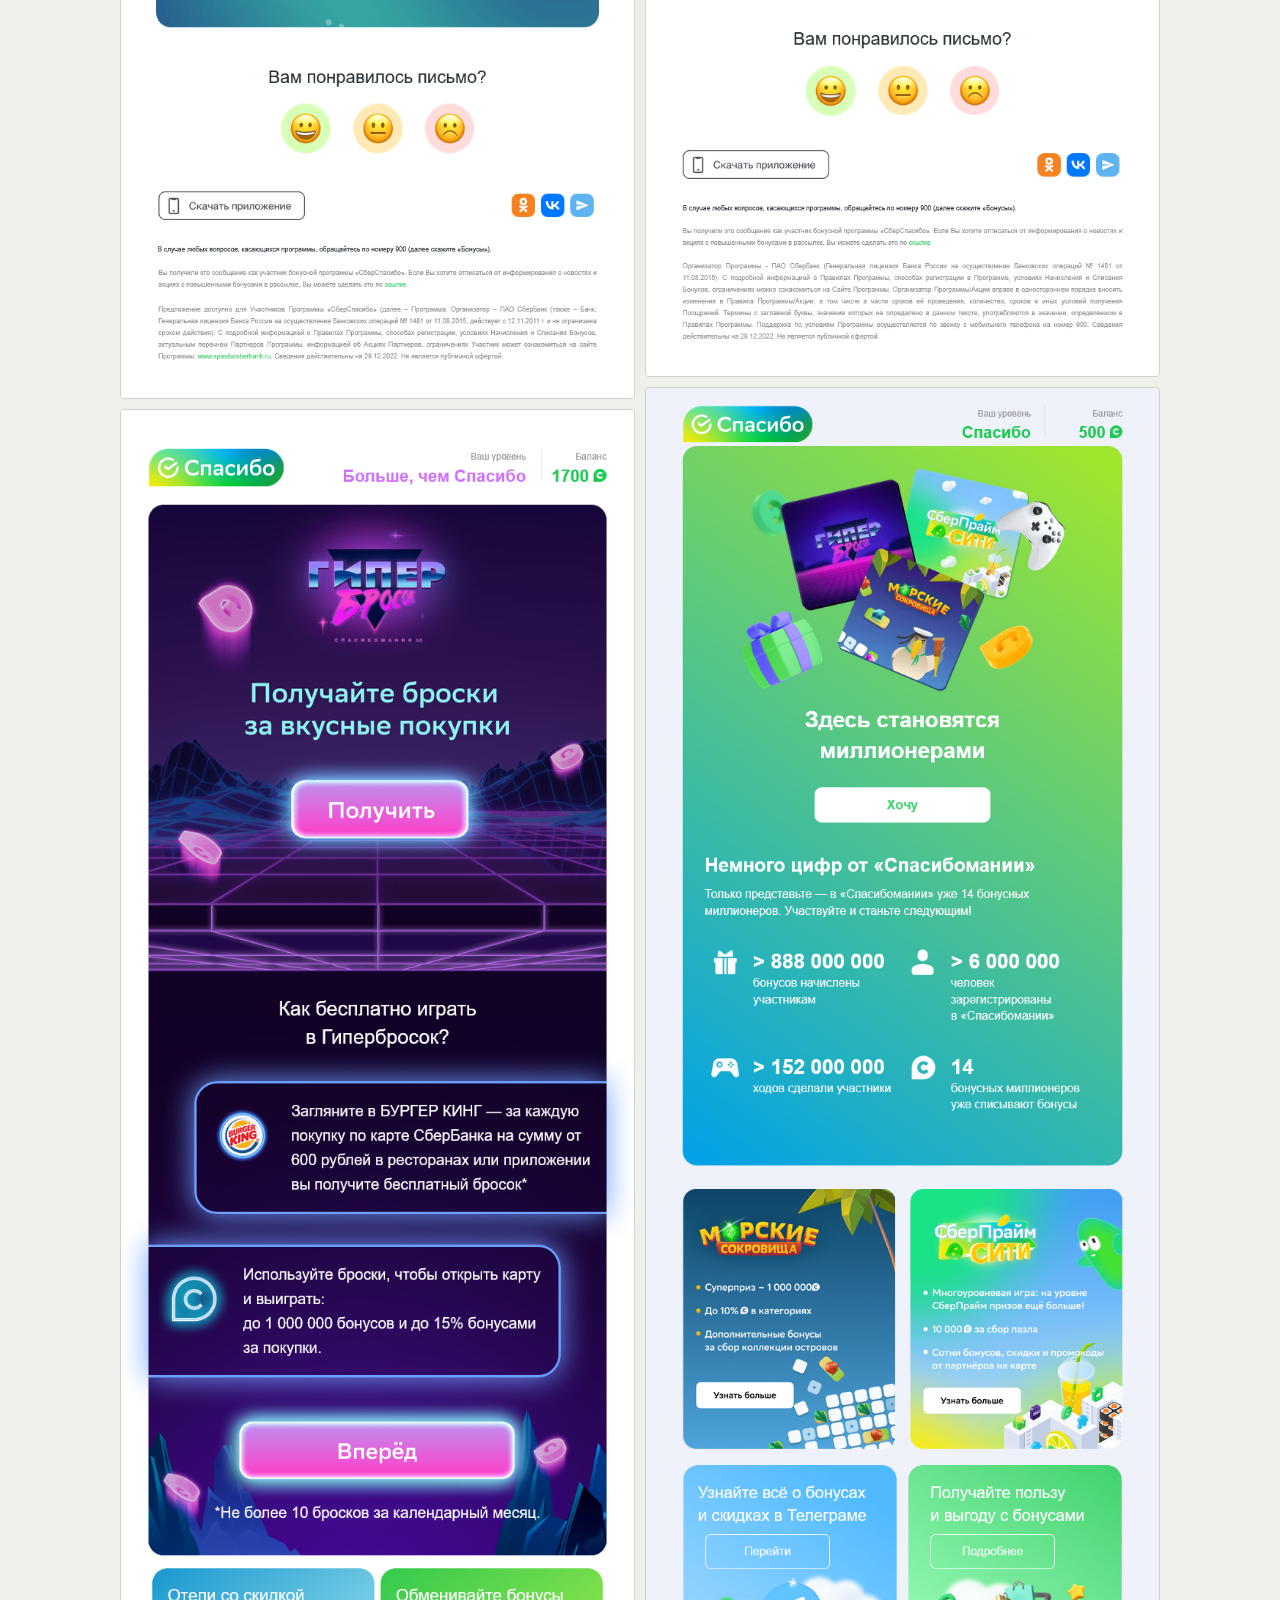
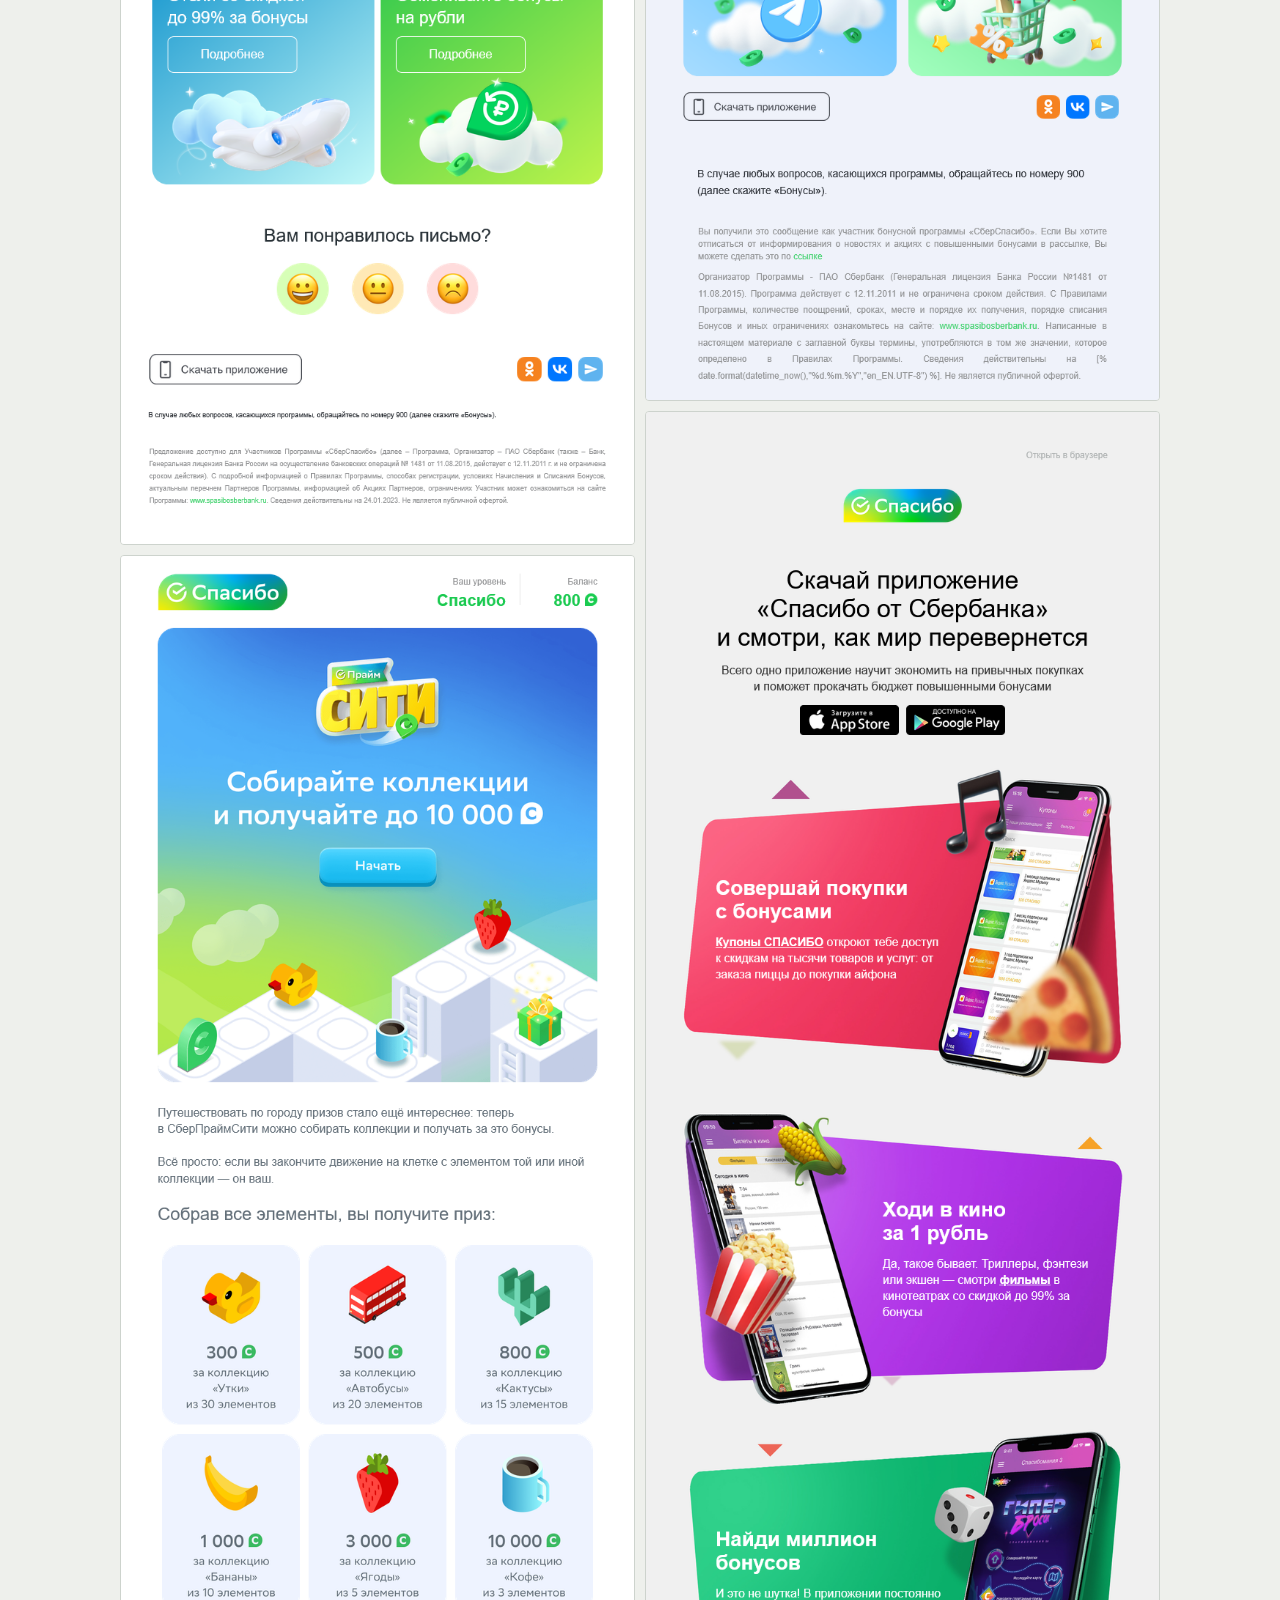
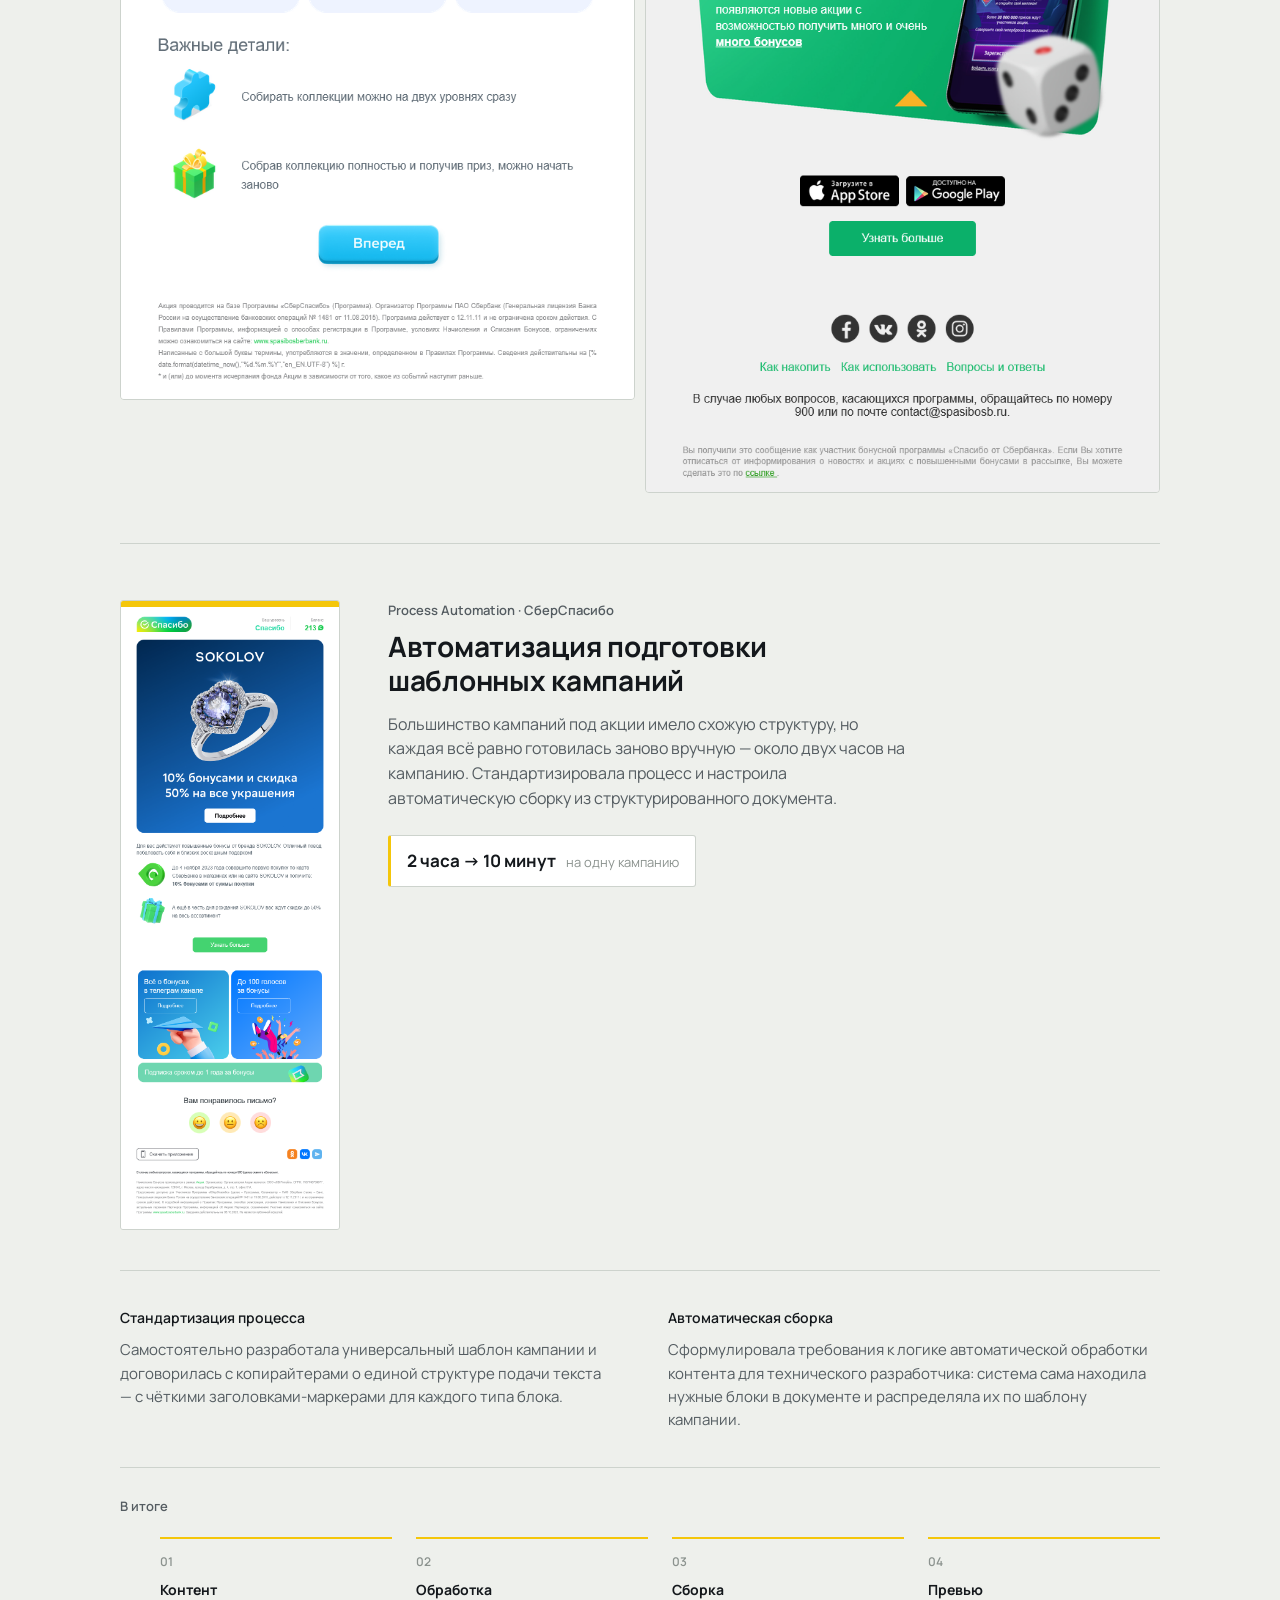
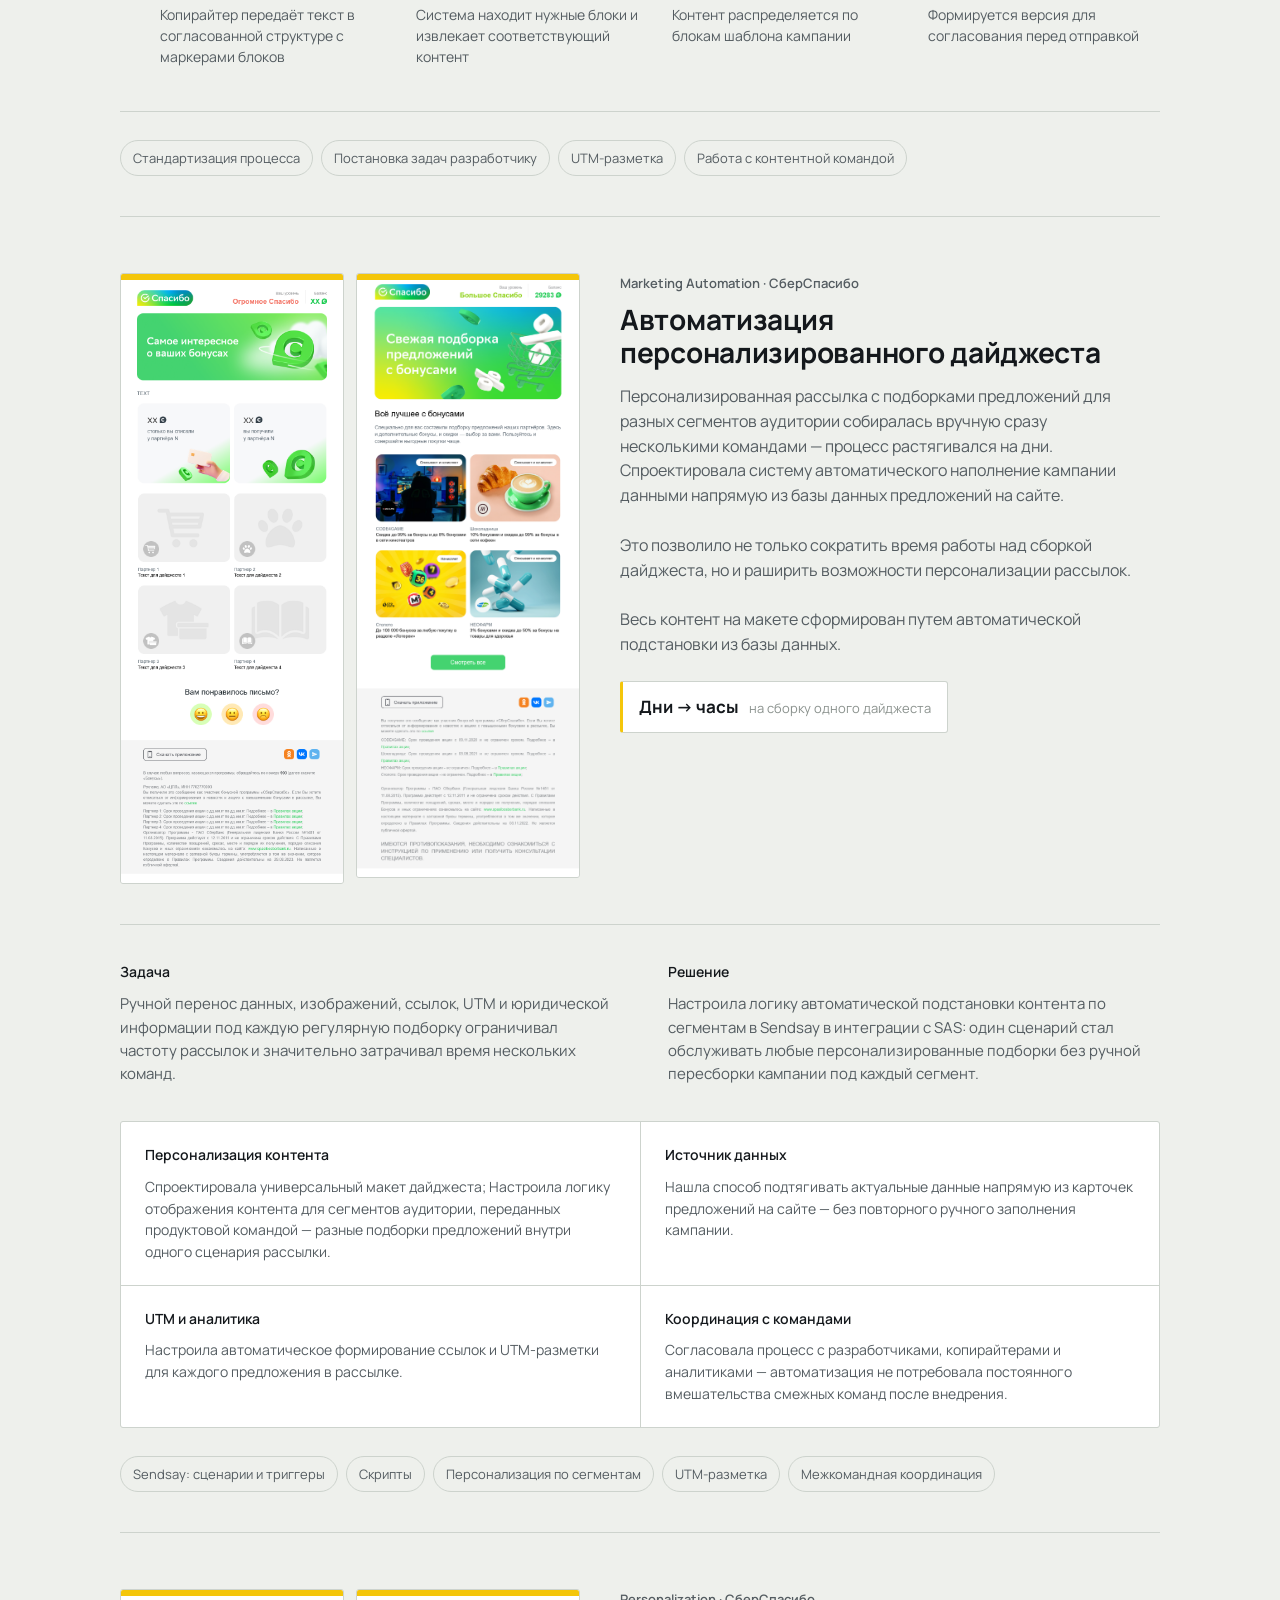
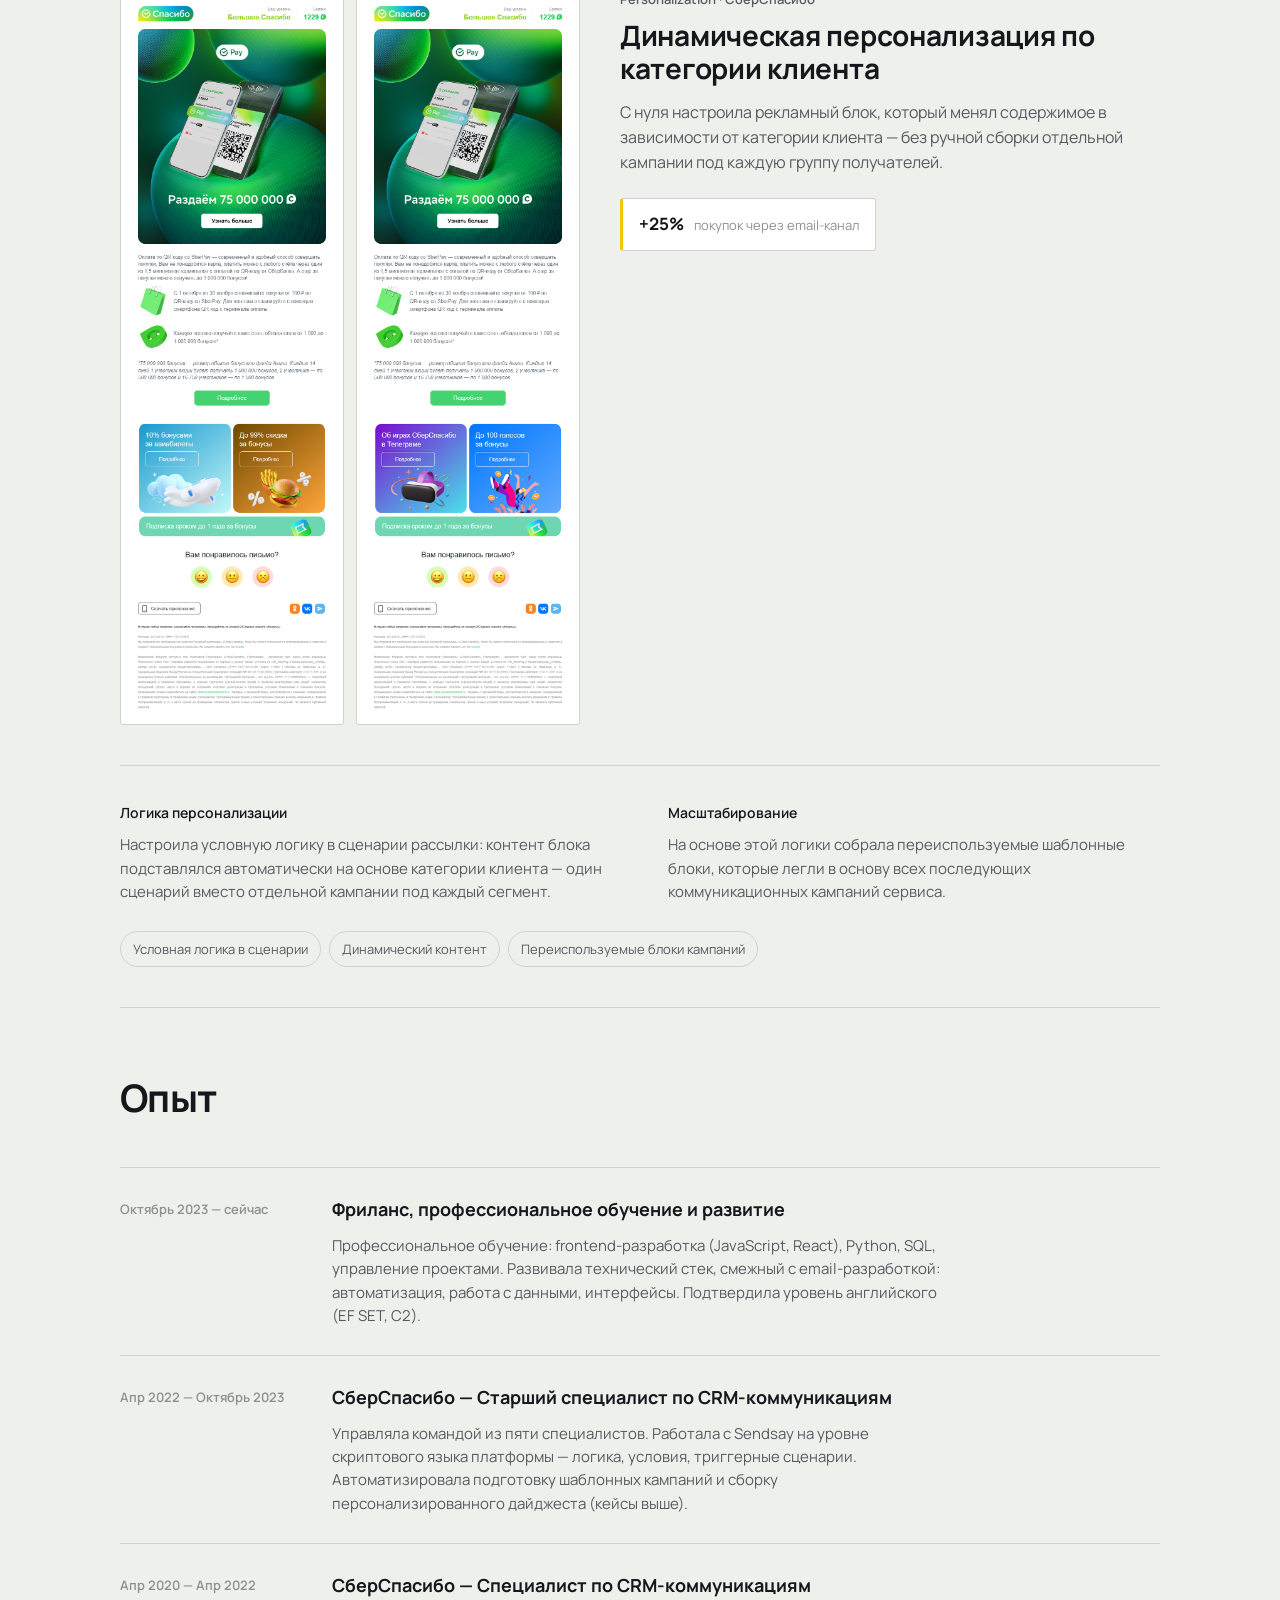
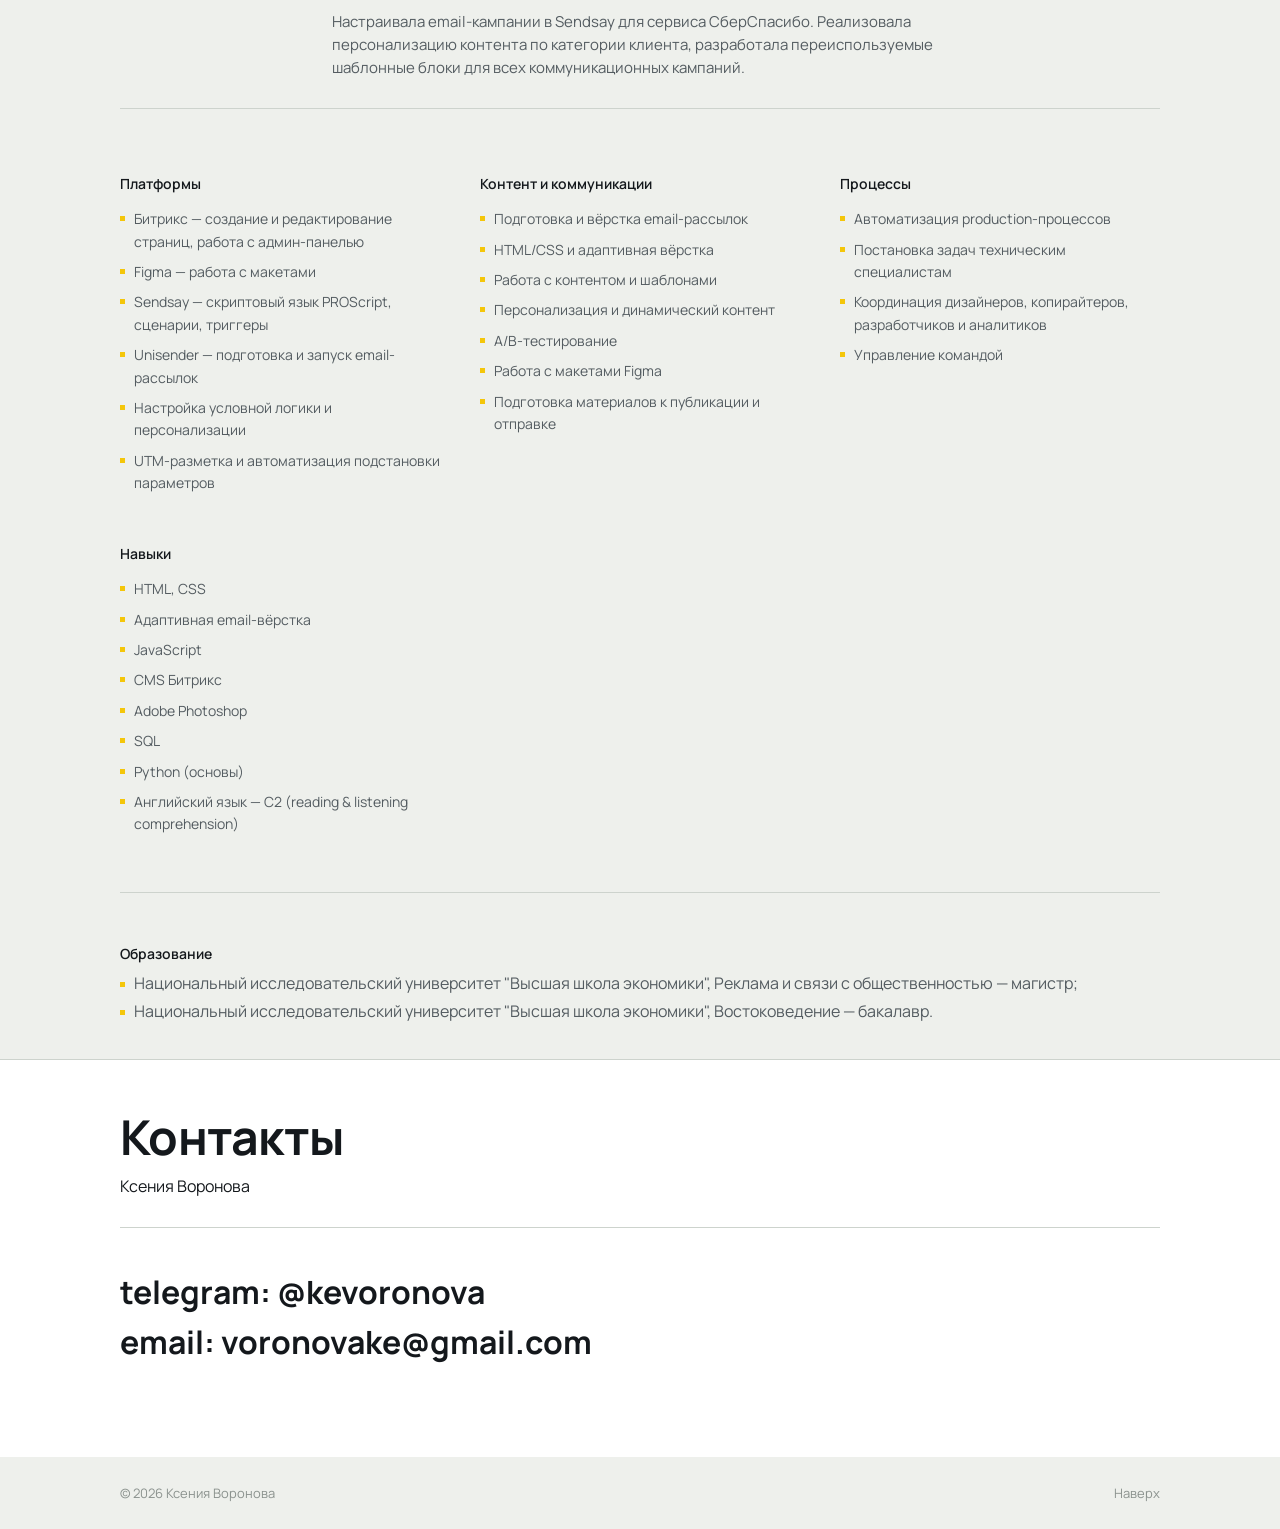
==== commit 5888b8f0: "Update index.html" ====
--- a/index.html
+++ b/index.html
@@ -3,26 +3,11 @@
 <head>
 <meta charset="UTF-8">
 <meta name="viewport" content="width=device-width, initial-scale=1.0">
-<title>Ксения Воронова — Email-маркетолог / Email Marketing Specialist</title>
+<title>Ксения В. — Email-верстальщик / Контент-менеджер</title>
 <meta name="description" content="Портфолио Email-маркетолога: Sendsay, автоматизация коммуникаций, персонализация, управление командой.">
 <link rel="stylesheet" href="styles.css">
 </head>
 <body>
-
-<!--<header class="header">
-  <div class="wrap header__row">
-    <a href="#top" class="mark">Ксения В.</a>
-    <nav class="nav">
-      <a class="semibold" href="#work">Кейсы:</a>
-	  <a href="#case_1">Автоматизация<br>перс. дайджеста</a>
-	  <a href="#case_2">Автоматизация<br>шаблонных писем</a>
-	  <a href="#case_3">Динамические<br>перс. блоки</a>
-	  <a href="#case_4">Примеры<br>макетов email</a>
-      <a class="semibold" href="#about">Опыт</a>
-      <a class="semibold" href="#contacts">Контакты</a>
-    </nav>
-  </div>
-</header>-->
 
 <header class="header">
   <div class="wrap header__row">
@@ -526,8 +511,8 @@
 		
         <div class="skills__col">
 		<ul>
-		<li>Национальный исследовательский университет "Высшая школа экономики", Реклама и связи с общественностью — магистр (2018);</li>
-		<li>Национальный исследовательский университет "Высшая школа экономики", Востоковедение — бакалавр (2016).</li>
+		<li>Национальный исследовательский университет "Высшая школа экономики", Реклама и связи с общественностью — магистр;</li>
+		<li>Национальный исследовательский университет "Высшая школа экономики", Востоковедение — бакалавр.</li>
 		</ul>
 		</div>
       </div>
